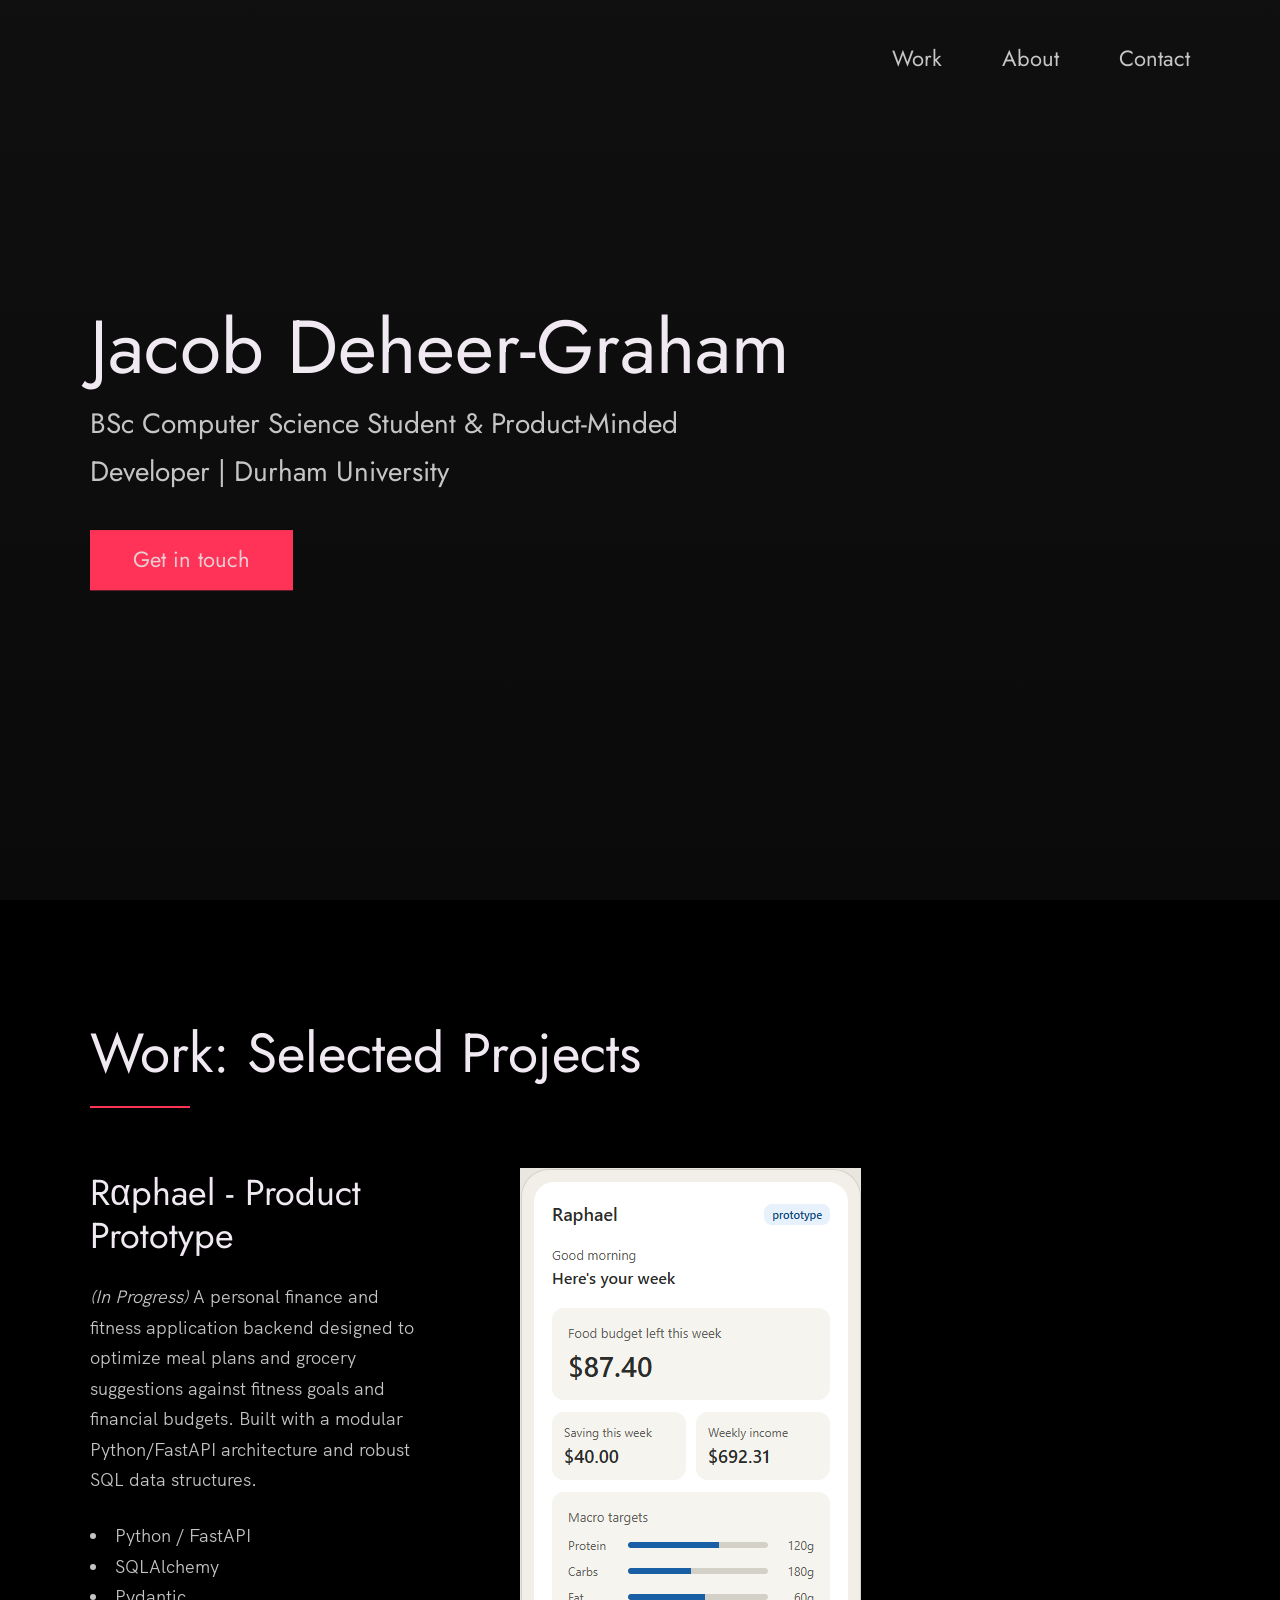
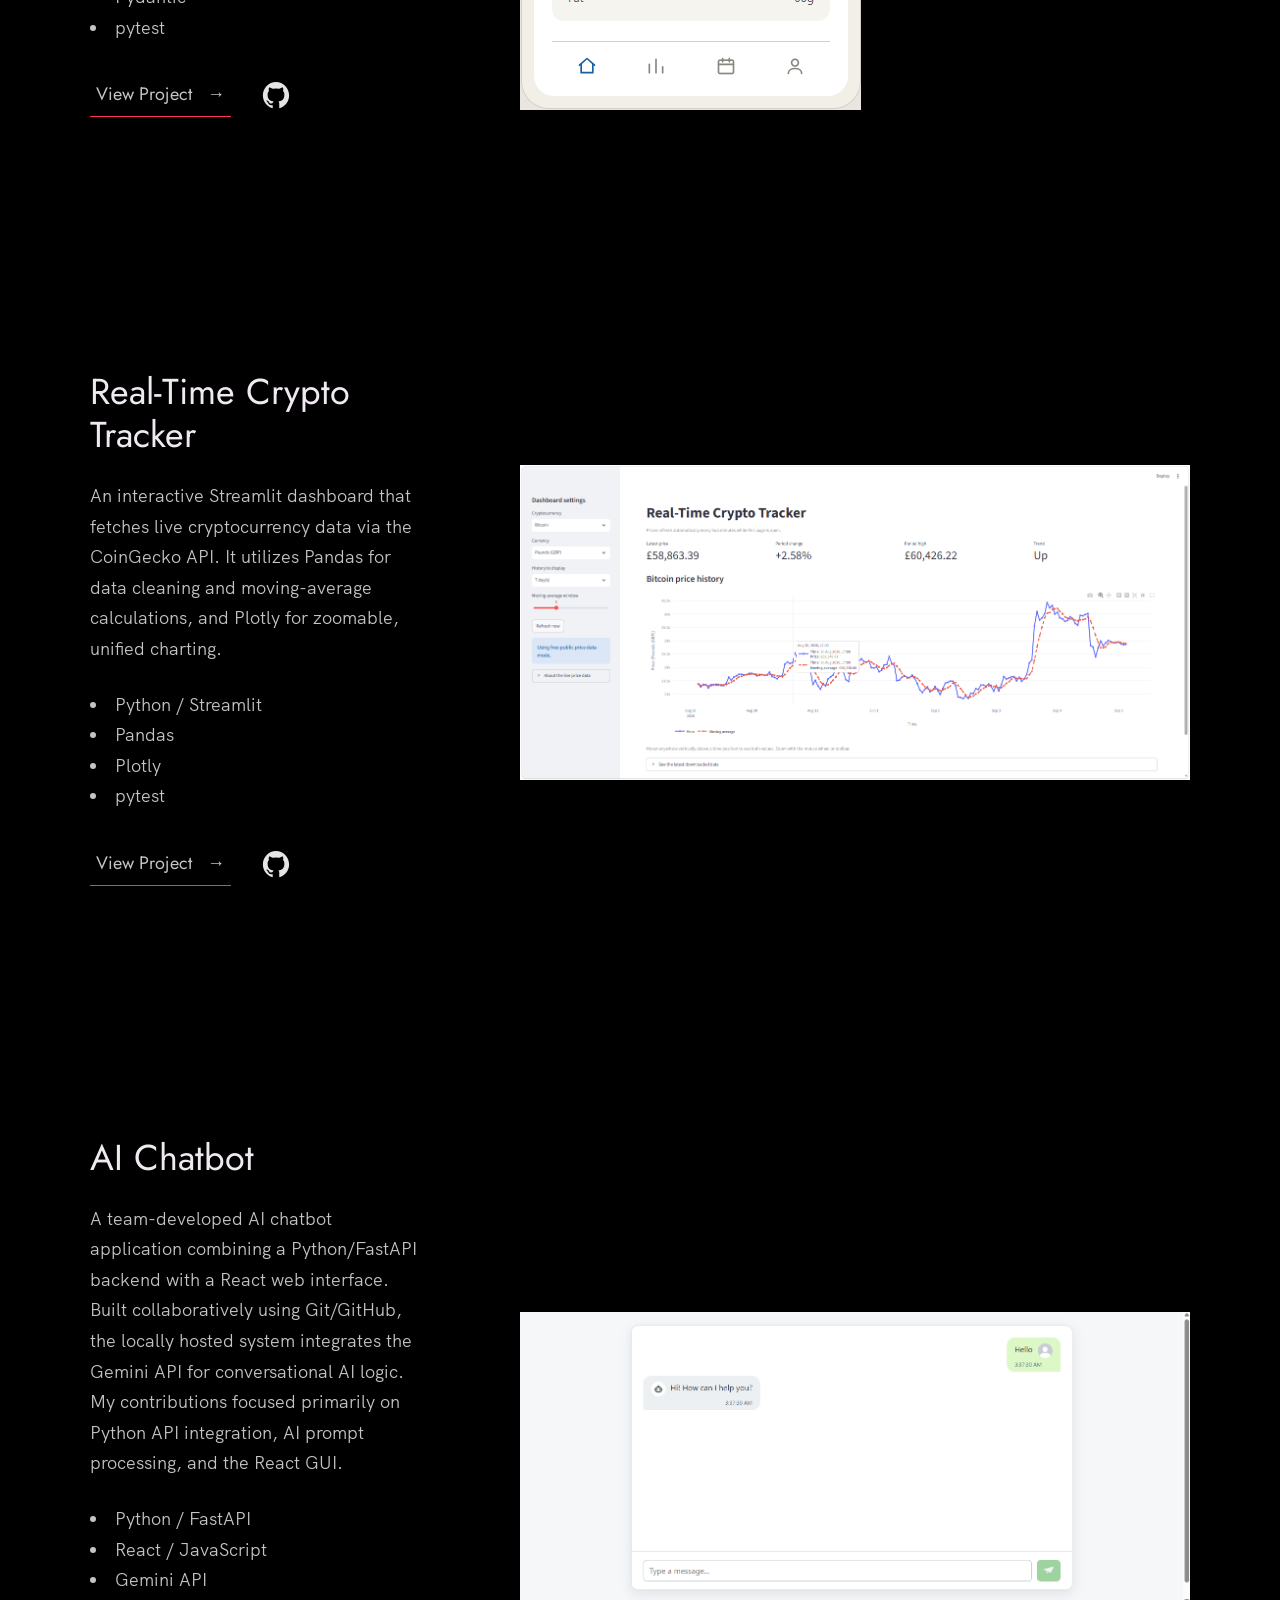
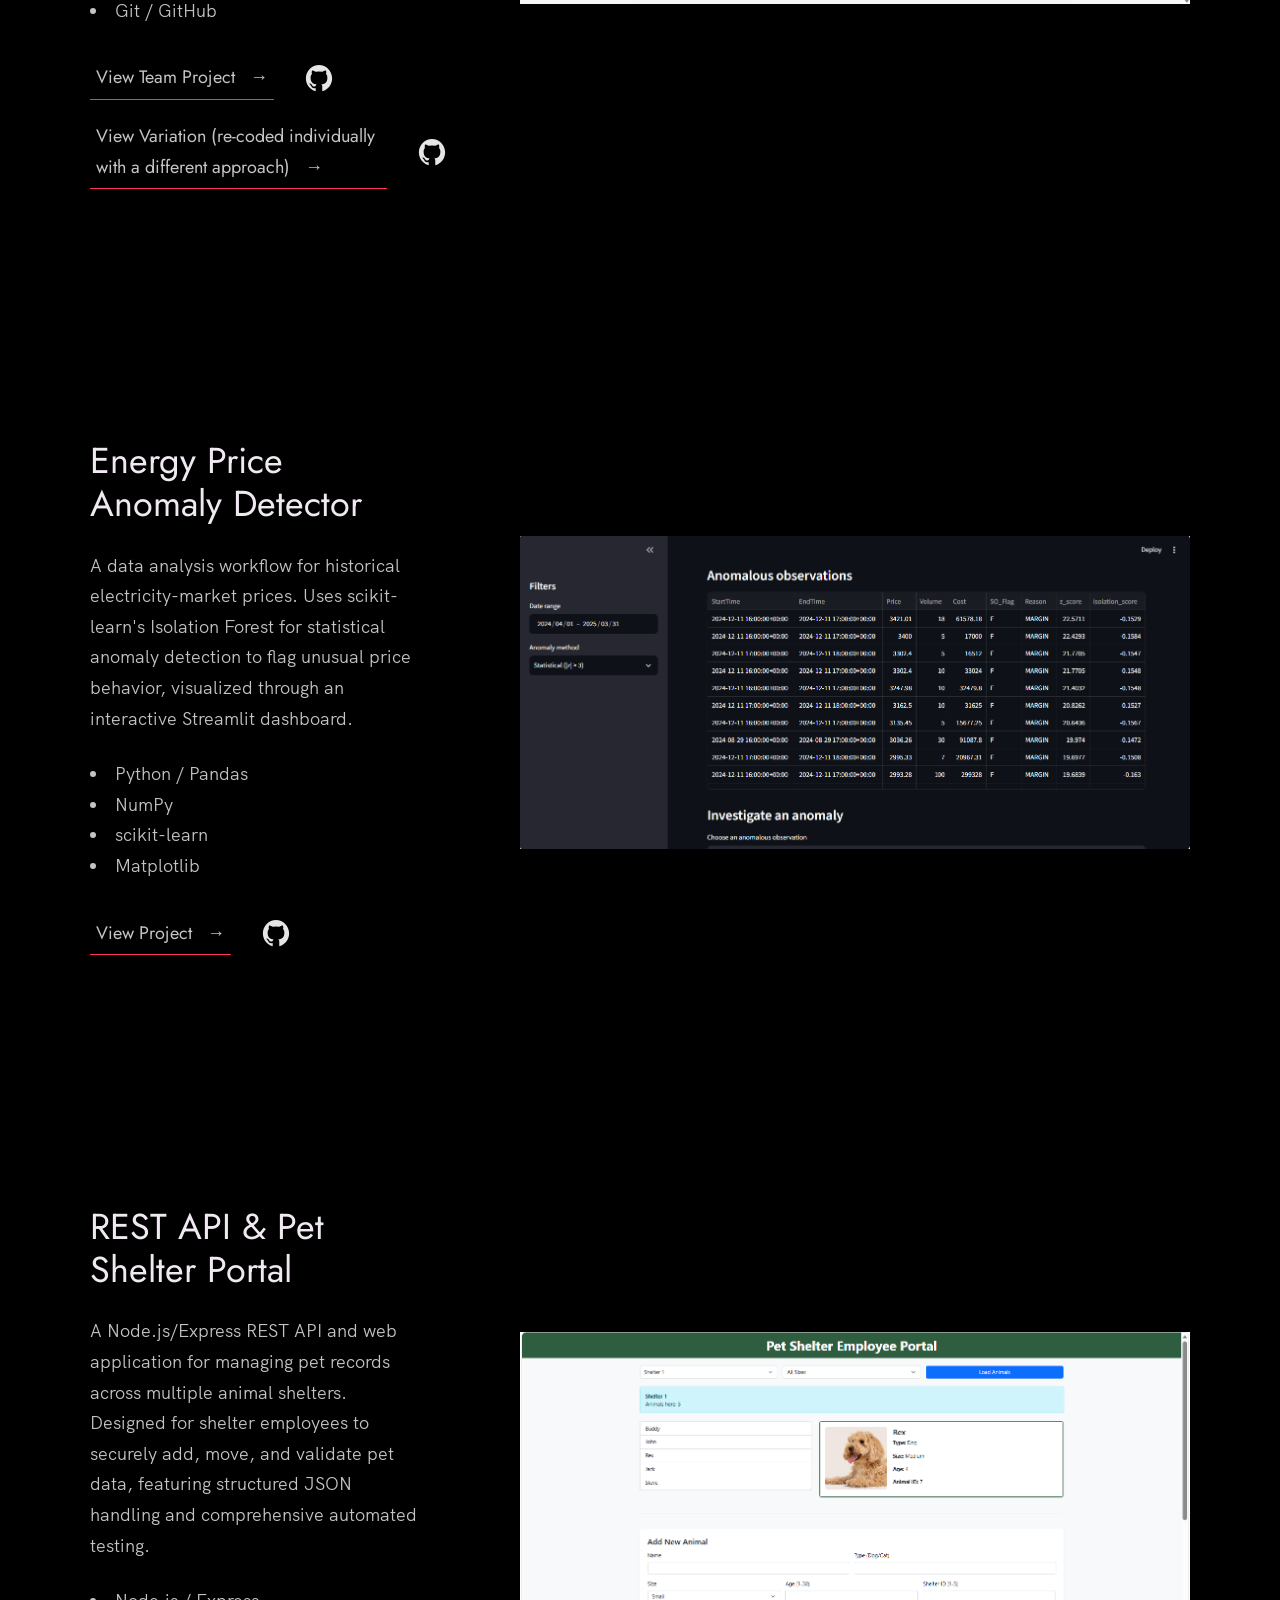
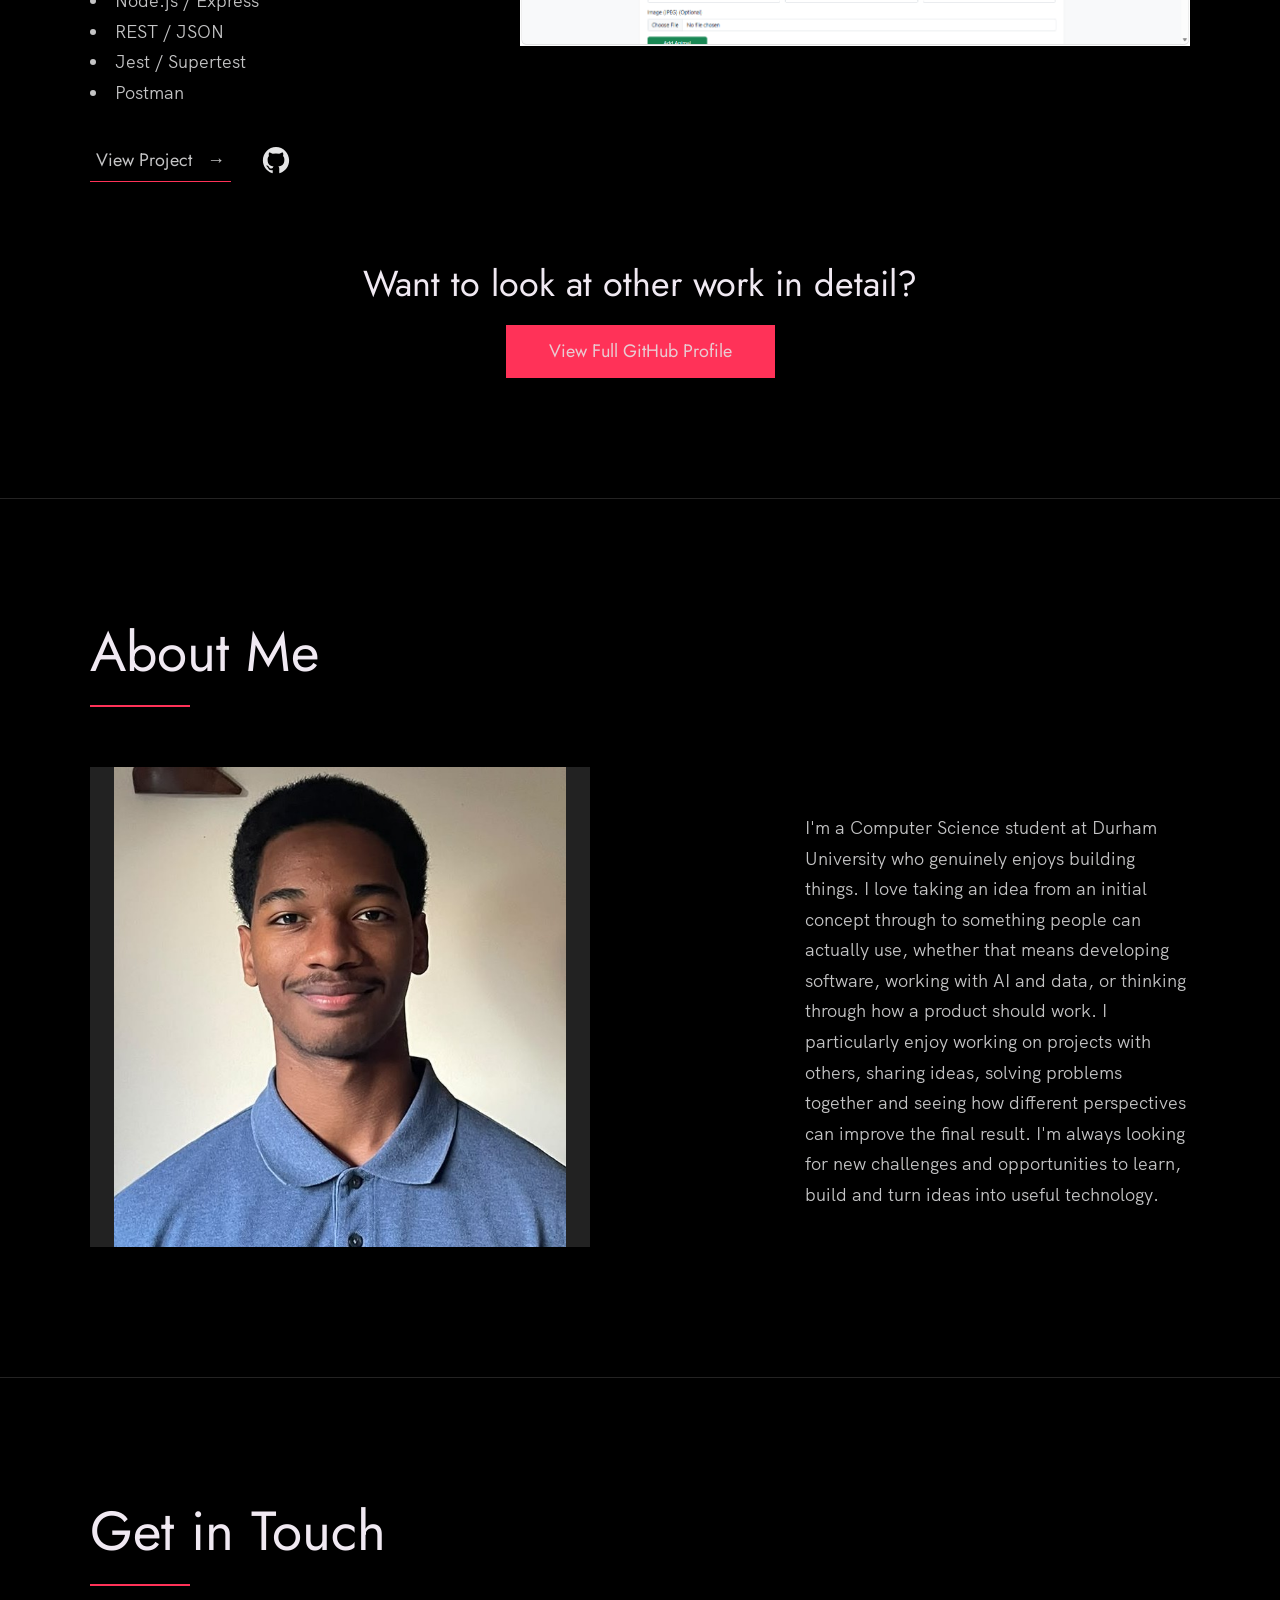
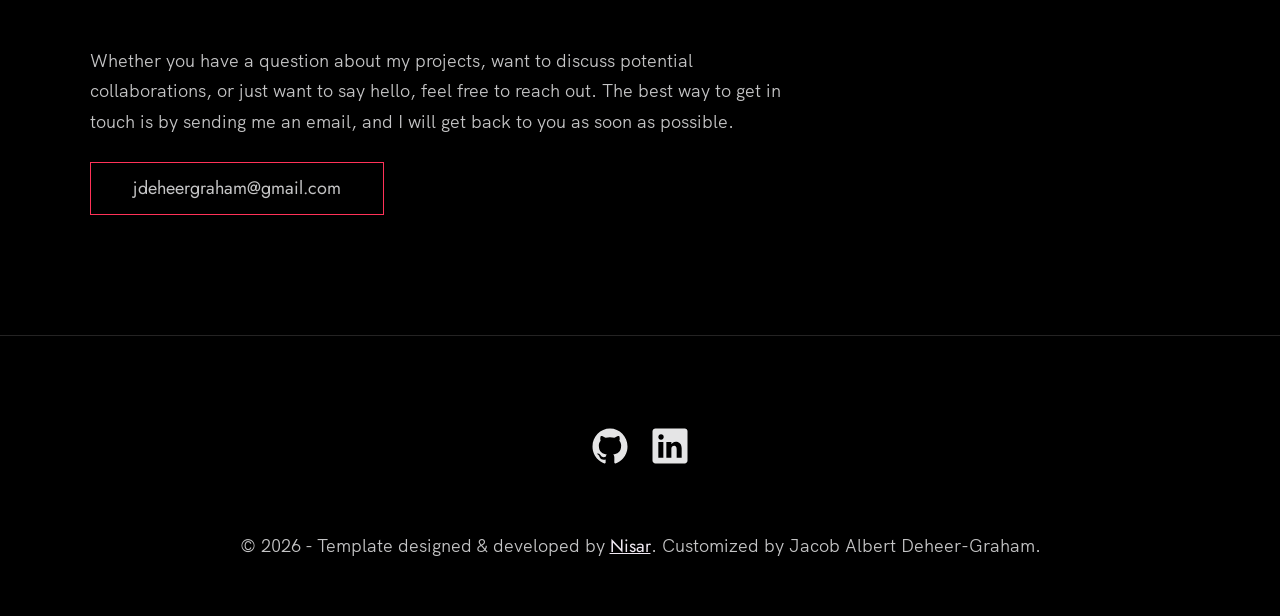
==== index.html @ 65103900 "Update image dimensions in index.html" ====
<!-- 
  Copyright (C) 2026 Jacob Deheer-Graham

  This program is free software: you can redistribute it and/or modify
  it under the terms of the GNU General Public License as published by
  the Free Software Foundation, either version 3 of the License, or
  (at your option) any later version.

  This program is distributed in the hope that it will be useful,
  but WITHOUT ANY WARRANTY; without even the implied warranty of
  MERCHANTABILITY or FITNESS FOR A PARTICULAR PURPOSE.  See the
  GNU General Public License for more details.

  You should have received a copy of the GNU General Public License
  along with this program.  If not, see <https://www.gnu.org/licenses/>.
-->

<!-- 
  Original template designed and developed by Nisar Hassan Naqvi.
  Github Repo: https://github.com/nisarhassan12/portfolio-template/
-->

<!DOCTYPE html>
<html lang="en">

<head>
  <meta charset="UTF-8" />
  <meta name="viewport" content="width=device-width, initial-scale=1.0" />
  <link rel="shortcut icon" type="image/png" href="" />

  <title>
    Jacob Deheer-Graham | A Web Developer
  </title>

  <meta name="description" content="Portfolio of Jacob Deheer-Graham.">
  <meta name="keywords" content="Jacob Deheer-Graham, Web Developer, Portfolio, Python, Node.js, React" />
  <link rel="stylesheet" href="index.css" /> 
</head>

<body>

  <!-- ***** Header ***** -->

  <header class="header" role="banner" id="top">
    <div class="row">
      <nav class="nav" role="navigation">
        <ul class="nav__items">
          <li class="nav__item"><a href="#work" class="nav__link">Work</a></li>
          <li class="nav__item">
            <a href="#about" class="nav__link">About</a>
          </li>
          <li class="nav__item">
            <a href="#contact" class="nav__link">Contact</a>
          </li>
        </ul>
      </nav>
    </div>
    <div class="header__text-box row">
      <div class="header__text">
        <h1 class="heading-primary">
          <span>Jacob Deheer-Graham</span>
        </h1>
        <p>BSc Computer Science Student & Product-Minded Developer | Durham University</p>
        <a href="#contact" class="btn btn--pink">Get in touch</a>
      </div>
    </div>
  </header>

  <main role="main">

    <!-- ***** Work ***** -->

    <section class="work" id="work">
      <div class="row">
        <h2>Work: Selected Projects</h2>
        <div class="work__boxes">

          <!-- Project 1: Raphael -->
          <div class="work__box">
            <div class="work__text">
              <h3>Rαphael - Product Prototype</h3>
              <p>
                <i>(In Progress)</i> A personal finance and fitness application backend designed to optimize meal plans and grocery suggestions against fitness goals and financial budgets. Built with a modular Python/FastAPI architecture and robust SQL data structures.
              </p>
              <ul class="work__list">
                <li>Python / FastAPI</li>
                <li>SQLAlchemy</li>
                <li>Pydantic</li>
                <li>pytest</li>
              </ul>

              <div class="work__links">
                <a href="https://github.com/OPSugarrush/Raphael-Showcase" target="_blank" class="link__text">
                  View Project <span>&rarr;</span>
                </a>
                <a href="https://github.com/OPSugarrush/Raphael-Showcase" title="View Source Code" target="_blank">
                  <img src="images/github.svg" class="work__code" alt="GitHub">
                </a>
              </div>
            </div>
            <div class="work__image-box">
              <img src="images/Raphael-prototype-UI.png" class="work__image" alt="Raphael Prototype Image" style="min-height: 250px; background-color: #222;" />
            </div>
          </div>

          <!-- Project 2: Crypto Tracker -->
          <div class="work__box">
            <div class="work__text">
              <h3>Real-Time Crypto Tracker</h3>
              <p>
                An interactive Streamlit dashboard that fetches live cryptocurrency data via the CoinGecko API. It utilizes Pandas for data cleaning and moving-average calculations, and Plotly for zoomable, unified charting.
              </p>
              <ul class="work__list">
                <li>Python / Streamlit</li>
                <li>Pandas</li>
                <li>Plotly</li>
                <li>pytest</li>
              </ul>

              <div class="work__links">
                <a href="https://github.com/OPSugarrush/Crypto-Tracker-App-Streamlit-#real-time-crypto-tracker" target="_blank" class="link__text">
                  View Project <span>&rarr;</span>
                </a>
                <a href="https://github.com/OPSugarrush/Crypto-Tracker-App-Streamlit-#real-time-crypto-tracker" title="View Source Code" target="_blank">
                  <img src="images/github.svg" class="work__code" alt="GitHub">
                </a>
              </div>
            </div>
            <div class="work__image-box">
              <img src="images/Crypto-Tracker-image.png" class="work__image" alt="Crypto Tracker Image" style="min-height: 250px; background-color: #222;" />
            </div>
          </div>

          <!-- Project 3: Energy Anomaly -->
          <div class="work__box">
            <div class="work__text">
              <h3>AI Chatbot</h3>
              <p>
                A team-developed AI chatbot application combining a Python/FastAPI backend with a React web interface. Built collaboratively using Git/GitHub, the locally hosted system integrates the Gemini API for conversational AI logic. My contributions focused primarily on Python API integration, AI prompt processing, and the React GUI.
              </p>
              <ul class="work__list">
                <li>Python / FastAPI</li>
                <li>React / JavaScript</li>
                <li>Gemini API</li>
                <li>Git / GitHub</li>
              </ul>

              <div class="work__links" style="flex-wrap: wrap; gap: 1.5rem;">
                
                <!-- Team Project Pair -->
                <div style="display: flex; align-items: center;">
                  <a href="https://github.com/OPSugarrush/ProgBlackCollab2AIChatBot" target="_blank" class="link__text">
                    View Team Project <span>&rarr;</span>
                  </a>
                  <a href="https://github.com/OPSugarrush/ProgBlackCollab2AIChatBot" title="View Source Code" target="_blank">
                    <img src="images/github.svg" class="work__code" alt="GitHub">
                  </a>
                </div>

                <!-- Variation Pair -->
                <div style="display: flex; align-items: center;">
                  <a href="https://github.com/OPSugarrush/PythonAgentVSC" target="_blank" class="link__text">
                    View Variation (re-coded individually with a different approach) <span>&rarr;</span>
                  </a>
                  <a href="https://github.com/OPSugarrush/PythonAgentVSC" title="View Source Code" target="_blank">
                    <img src="images/github.svg" class="work__code" alt="GitHub">
                  </a>
                </div>

              </div>
            </div>
            <div class="work__image-box">
              <img src="images/Chatbot-UI.png" class="work__image" alt="AI Chatbot Blank Image" style="min-height: 250px; background-color: #222;" />
            </div>
          </div>

          <!-- Project 4: Energy Anomaly -->
          <div class="work__box">
            <div class="work__text">
              <h3>Energy Price Anomaly Detector</h3>
              <p>
                A data analysis workflow for historical electricity-market prices. Uses scikit-learn's Isolation Forest for statistical anomaly detection to flag unusual price behavior, visualized through an interactive Streamlit dashboard.
              </p>
              <ul class="work__list">
                <li>Python / Pandas</li>
                <li>NumPy</li>
                <li>scikit-learn</li>
                <li>Matplotlib</li>
              </ul>

              <div class="work__links">
                <a href="https://github.com/OPSugarrush/energy-price-anomaly-detector-uncorrupted" target="_blank" class="link__text">
                  View Project <span>&rarr;</span>
                </a>
                <a href="https://github.com/OPSugarrush/energy-price-anomaly-detector-uncorrupted" title="View Source Code" target="_blank">
                  <img src="images/github.svg" class="work__code" alt="GitHub">
                </a>
              </div>
            </div>
            <div class="work__image-box">
              <img src="images/anomalyUI.png" class="work__image" alt="Anomaly Detector Image" style="min-height: 250px; background-color: #222;" />
            </div>
          </div>

          <!-- Project 5: Pet Shelter -->
          <div class="work__box">
            <div class="work__text">
              <h3>REST API & Pet Shelter Portal</h3>
              <p>
                A Node.js/Express REST API and web application for managing pet records across multiple animal shelters. Designed for shelter employees to securely add, move, and validate pet data, featuring structured JSON handling and comprehensive automated testing.
              </p>
              <ul class="work__list">
                <li>Node.js / Express</li>
                <li>REST / JSON</li>
                <li>Jest / Supertest</li>
                <li>Postman</li>
              </ul>

              <div class="work__links">
                <a href="https://github.com/OPSugarrush/Pet-shelter-adoption-portal" target="_blank" class="link__text">
                  View Project <span>&rarr;</span>
                </a>
                <a href="https://github.com/OPSugarrush/Pet-shelter-adoption-portal" title="View Source Code" target="_blank">
                  <img src="images/github.svg" class="work__code" alt="GitHub">
                </a>
              </div>
            </div>
            <div class="work__image-box">
              <img src="images/Pet-Shelter-Portal-UI-image.png" class="work__image" alt="Pet Shelter Portal Image" style="min-height: 250px; background-color: #222;" />
            </div>
          </div>

        </div>

        <!-- Full GitHub Profile Call-to-Action -->
        <div style="text-align: center; margin-top: 8rem;">
          <h3 style="margin-bottom: 2rem;">Want to look at other work in detail?</h3>
          <a href="https://github.com/OPSugarrush" target="_blank" class="btn btn--pink">View Full GitHub Profile</a>
        </div>

      </div>
    </section>

    <!-- ***** About ***** -->

    <section class="about" id="about">
      <div class="row">
        <h2>About Me</h2>
        <div class="about__content">
          <div class="about__text">
            <p>
              I'm a Computer Science student at Durham University who genuinely enjoys building things. I love taking an idea from an initial concept through to something people can actually use, whether that means developing software, working with AI and data, or thinking through how a product should work. I particularly enjoy working on projects with others, sharing ideas, solving problems together and seeing how different perspectives can improve the final result. I'm always looking for new challenges and opportunities to learn, build and turn ideas into useful technology.
            </p>
          </div>

          <div class="about__photo-container">
            <img class="about__photo" src="images/SELFIEImage.jpeg" alt="Jacob Deheer-Graham Image" style="height: 480px; width: 500px; background-color: #222;" />
          </div>
        </div>
      </div>
    </section>
  </main>

  <!-- ***** Contact ***** -->

  <section class="contact" id="contact">
    <div class="row">
      <h2>Get in Touch</h2>
      <div class="contact__info">
        <p>
          <p>
          Whether you have a question about my projects, want to discuss potential collaborations, or just want to say hello, feel free to reach out. The best way to get in touch is by sending me an email, and I will get back to you as soon as possible.
        </p>
        </p>
        <a href="mailto:jdeheergraham@gmail.com" class="btn">jdeheergraham@gmail.com</a>
      </div>
    </div>
  </section>

  <!-- ***** Footer ***** -->

  <footer role="contentinfo" class="footer">
    <div class="row">
      <ul class="footer__social-links">
        <li class="footer__social-link-item">
          <a href="https://github.com/OPSugarrush" title="Link to Github Profile" target="_blank">
            <img src="images/github.svg" class="footer__social-image" alt="Github">
          </a>
        </li>
        <li class="footer__social-link-item">
          <a href="https://www.linkedin.com/in/jacob-deheer-graham-7426a331a" title="Link to Linkedin Profile" target="_blank">
            <img src="images/linkedin.svg" class="footer__social-image" alt="Linkedin">
          </a>
        </li>
      </ul>

      <p>
        &copy; 2026 - Template designed & developed by <a href="https://nisar.dev" class="link">Nisar</a>. Customized by Jacob Albert Deheer-Graham.
      </p>
    </div>
  </footer>

  <a href="#top" class="back-to-top" title="Back to Top">
    <img src="images/arrow-up.svg" alt="Back to Top" class="back-to-top__image"/>
  </a>
  <script src="./index.js"></script>
</body>

</html>
---- index.css ----
/*
  Copyright (C) 2026 Jacob Albert Deheer-Graham

  This program is free software: you can redistribute it and/or modify
  it under the terms of the GNU General Public License as published by
  the Free Software Foundation, either version 3 of the License, or
  (at your option) any later version.

  This program is distributed in the hope that it will be useful,
  but WITHOUT ANY WARRANTY; without even the implied warranty of
  MERCHANTABILITY or FITNESS FOR A PARTICULAR PURPOSE.  See the
  GNU General Public License for more details.

  You should have received a copy of the GNU General Public License
  along with this program.  If not, see <https://www.gnu.org/licenses/>.
*/

/* --------------------------------------- */
/* ----- Basic Setup ----- */
/* --------------------------------------- */

@font-face {
    font-family: 'Hk Grotesk';
    font-style: normal;
    font-weight: 400;
    src: url('./fonts/HKGrotesk-Regular.woff') format('woff');
}

@font-face {
    font-family: 'Jost';
    font-style: normal;
    font-weight: 400;
    src: url('./fonts/Jost-Regular.ttf') format('woff');
}

* {
    margin: 0;
    padding: 0;
    box-sizing: inherit;
}

:root {
    --font-size-small: 1.8rem;
    --font-size-normal: 2.2rem;
    --font-size-medium: 2.8rem;
    --font-size-medium-1: 3.6rem;
    --font-size-large: 5.5rem;
    --font-size-huge: 7.5rem;
    --font-stack: 'Hk Grotesk', sans-serif;

    --line-height-normal: 1.7;
    --line-height-small: 1.2;

    --black: #000;
    --pink: #ff3258;
    --white: #f0e9f2;
    --white-1: #e5e5e6da;

    --container-max-width: 1180px;
    --container-normal-width: 800px;
    --container-medium-width: 700px; 
    --container-small-width: 500px;

    --gutter-huge: 12rem;
    --gutter-medium: 6rem;
    --gutter-normal: 3rem;
    --gutter-small-1: 2.5rem;
    --gutter-small: 2rem;

    --border-light: 1px solid rgb(36, 35, 35);
}

html {
    font-size: 62.5%; /* (16/10)*100 = 62.5% => 1rem = 10px */
    box-sizing: border-box;
    scroll-behavior: smooth;
}

@media(max-width: 1000px) {
    html {
        font-size: 52%;
    }
}

body {
    font-size: var(--font-size-small);
    font-family: var(--font-stack);
    font-weight: 400;
    color: var(--white-1);
    line-height: var(--line-height-normal);
    background: var(--black);
    overflow-x: hidden;
}

.row {
    max-width: var(--container-max-width);
    margin: 0 auto;
}

@media(max-width: 1340px) {
    .row {
        max-width: 1100px;
    }
}

@media(max-width: 1240px) {
    .row {
        padding: 0 var(--gutter-medium);
    }
}

@media(max-width: 600px) {
    .row {
        padding: 0 var(--gutter-normal);
    }
}

@media(max-width: 600px) {
    .row {
        padding: 0 var(--gutter-small);
    }
}

section {
    padding: var(--gutter-huge) 0;
    border-bottom: var(--border-light);
}

img {
    object-fit: contain;
    max-width: 100%;
}

/* --------------------------------------- */
/* ----- Headlines and Paragraphs ----- */
/* --------------------------------------- */

h1,
h2,
h3 {
    font-family: 'Jost', sans-serif;
    font-weight: 400;
    line-height: var(--line-height-small);
    color: var(--white);
}

.heading-primary {
    line-height: 1;
    font-size: var(--font-size-huge);
    font-weight: 400;
}

@media(max-width: 900px) {
    .heading-primary {
        font-size: 6.5rem;
    }
}

h2 {
    font-size: var(--font-size-large);
    margin-bottom: var(--gutter-medium);
}

h2::after {
    content: '';
    display: block;
    height: 2px;
    width: 10rem;
    background: var(--pink);
    margin: var(--gutter-small) 0;
}

h3 {
    font-size: var(--font-size-medium-1);
    margin-bottom: var(--gutter-small);
}

@media(max-width: 500px) {
    .heading-primary {
        font-size: var(--font-size-large);
    }

    h2 {
        font-size: var(--font-size-medium-1);
    }

    h3 {
        font-size: var(--font-size-medium);
    }
}

p {
    margin: var(--gutter-small-1) 0;
}

@media(max-width: 900px) {
    p { 
        max-width: var(--container-small-width);
    }
}

/* --------------------------------------- */
/* ----- Buttons and Links ----- */
/* --------------------------------------- */

a {
    color: var(--white);
    font-weight: 400;
    font-family: 'Jost', sans-serif;
    transition: all .2s;
    outline: 2px solid transparent;
}

::-moz-focus-inner {
    border: 0;
}

button:focus,
a:focus {
    outline: 2px solid var(--pink);
}

body:not(.user-is-tabbing) button:focus,
body:not(.user-is-tabbing) a:focus {
    outline: none;
}

.link:hover {
    color: var(--pink);
}

.btn {
    position: relative;
    display: inline-block;
    padding: 1rem 4.2rem;
    text-decoration: none;
    color: inherit;
    border: 1px solid  var(--pink);
    font-weight: 400;
}

.btn:focus {
    outline: none;
}

.btn::after {
    content: '';
    display: block;
    position: absolute;
    top: 0;
    left: 0;
    right: 100%;
    background: var(--white);
    height: 100%;
    z-index: -1;
    transition: all 0.2s cubic-bezier(1, 0.68, 0.16, 0.9);
}

.btn:hover::after,
.btn:focus::after {
    right: 0;
    background: var(--pink);
}

.btn--pink {
    background: var(--pink);
    transition: all 0.2s;
}

.btn--pink::after {
    display: none;
}

.btn--pink:hover,
.btn--pink:focus {
    background: transparent;
}

.link__text {
    position: relative;
    display: inline-block;
    padding: .6rem;
    color: inherit;
    text-decoration: none;
    border-bottom: 1px solid var(--pink);
}

.link__text::after {
    content: '';
    display: block;
    position: absolute;
    top: 0;
    left: 0;
    right: 100%;
    background: var(--white);
    height: 100%;
    z-index: -1;
    transition: all 0.2s cubic-bezier(1, 0.68, 0.16, 0.9);
}

.link__text:focus {
    outline: none;
}

.link__text:hover::after,
.link__text:focus:after {
    right: 0;
    background: var(--pink);
}

.link__text span {
    padding-left: 1rem;
    font-family: sans-serif;
}

/* ----- Back to Top ----- */

.back-to-top {
    position: fixed;
    bottom: 4rem;
    right: 4rem;
    display: flex;
    justify-content: center;
    align-items: center;
    height: 5.5rem;
    width: 5.5rem;
    background-color: var(--pink);
    border-radius: 50%;
    z-index: 10;
    visibility: hidden;
    transition: all .4s;
}

.back-to-top__image {
    height: 70%;
}

@media(max-width: 900px) {
    .back-to-top {
        right: 2rem;
    }
}

@media(max-width: 500px) {
    .back-to-top {
        right: 1rem;
    }
}

/* --------------------------------------- */
/* ----- Navigation ----- */
/* --------------------------------------- */

.nav {
    display: flex;
    justify-content: flex-end;
    padding: var(--gutter-normal) 0;
}

.nav__items {
    display: flex;
    list-style: none;
}

.nav__item:not(:last-child) {
    margin-right: var(--gutter-medium);
}

@media(max-width: 500px) {
    .nav {
        justify-content: center;
    }
}

@media(max-width: 400px) {
    .nav__item:not(:last-child) {
        margin-right: var(--gutter-normal);
    }
}

@media(max-width: 300px) {
    .nav {
        font-size: var(--font-size-small);
    }
}

.nav__link {
    position: relative;
    display: inline-block;
    padding: 1rem 0;
    text-decoration: none;
    color: inherit;
    transition: all .2s;
}

.nav__link::after {
    content: '';
    position: absolute;
    bottom: 0;
    left: 0;
    right: 100%;
    display: inline-block;
    height: 1rem;
    background: var(--white);
    transition: all 0.25s cubic-bezier(1, 0.68, 0.16, 0.9);
}

.nav__link:hover {
    color: var(--pink);
}

.nav__link:hover::after {
    right: 0;
    height: 2px;
    background: var(--pink);
}

/* --------------------------------------- */
/* ----- Header ----- */
/* --------------------------------------- */

.header {
    background: linear-gradient(rgba(0,0,0, .1), rgba(0,0,0, .4)), 
        url(''); /* Blank image gap for header background */
    background-color: #111;
    height: 100vh;
    background-size: cover;
    background-position: center;
    background-attachment: fixed;
    font-size: var(--font-size-normal);
}

.header__text {
    position: absolute;
    top: 50%;
    transform: translateY(-50%);
}

.header__text p {
    margin: 1.5rem 0 3.5rem;
    max-width: var(--container-medium-width);
    font-family: 'Jost', sans-serif;
    font-size: var(--font-size-medium);
}

@media(max-width: 500px) {
    .header {
        text-align: center;
    }

    .header__text p {
        transform: scale(.8);
    }
}

/* --------------------------------------- */
/* ----- Work ----- */
/* --------------------------------------- */

.work__box {
    display: flex;
    align-items: center;
}

@media(max-width: 900px) {
    .work__box {
        align-items: initial;
        flex-direction: column-reverse;
    }
}

.work__box:not(:last-child) {
    margin-bottom: 25rem;
}

@media(max-width: 500px) {
    .work__box:not(:last-child) {
        margin-bottom: 20rem;
    }
}

.work__links {
    display: flex;
    align-items: center;
}

.work__text {
    flex: 0 0 30%;
}

.work__list {
    /* list-style-type: square; */
    list-style-position: inside;
    margin-bottom: var(--gutter-normal);
}

.work__code {
    display: block;
    height: 3rem;
    margin-left: var(--gutter-normal);
    transition: all .3s;
}

.work__code:hover {
    transform: scale(1.2);
}

.work__image-box {
    margin-bottom: var(--gutter-normal);
}

@media(min-width: 901px) {
    .work__image-box {
        flex: 1;
        margin: 0 0 0 10rem;
    }
}

@media(max-width: 900px) {
    .work__code {
        height: 4rem;
    }
}

/* --------------------------------------- */
/* ----- About ----- */
/* --------------------------------------- */

.about__content {
    display: flex;
    flex-direction: row-reverse;
    align-items: center;
}

@media(max-width: 900px) {
    .about__content {
        flex-direction: column-reverse;
        align-items: initial;
    }
}

.about__photo-container {
    margin-bottom: var(--gutter-normal);
}

@media(min-width: 901px) {
    .about__text {
        flex: 0 0 35%;
    }
    
    .about__photo-container {
        flex: 1;
        margin: 0 var(--gutter-huge) 0 0;
    }
}

/* --------------------------------------- */
/* ----- Contact ----- */
/* --------------------------------------- */

.contact__info {
    max-width: var(--container-medium-width);
}

/* --------------------------------------- */
/* ----- Footer ----- */
/* --------------------------------------- */

.footer {
    text-align: center;
    padding: var(--gutter-medium) 0 var(--gutter-normal);
}

.footer__social-links {
    display: flex;
    justify-content: center;
    padding: var(--gutter-normal) 0;
    list-style: none;
}

.footer__social-link-item:not(:last-of-type) {
    margin-right: var(--gutter-small);
}

.footer__social-image {
    height: 4rem;
}

.footer__github-buttons {
    display: flex;
    justify-content: center;
}

.footer__github-buttons iframe {
    height: 2.5rem;
    width: 84px;
    transform: translateY(3px);
}

@media(max-width: 500px) {
    .footer {
        padding: var(--gutter-medium) 0;
    } 
}
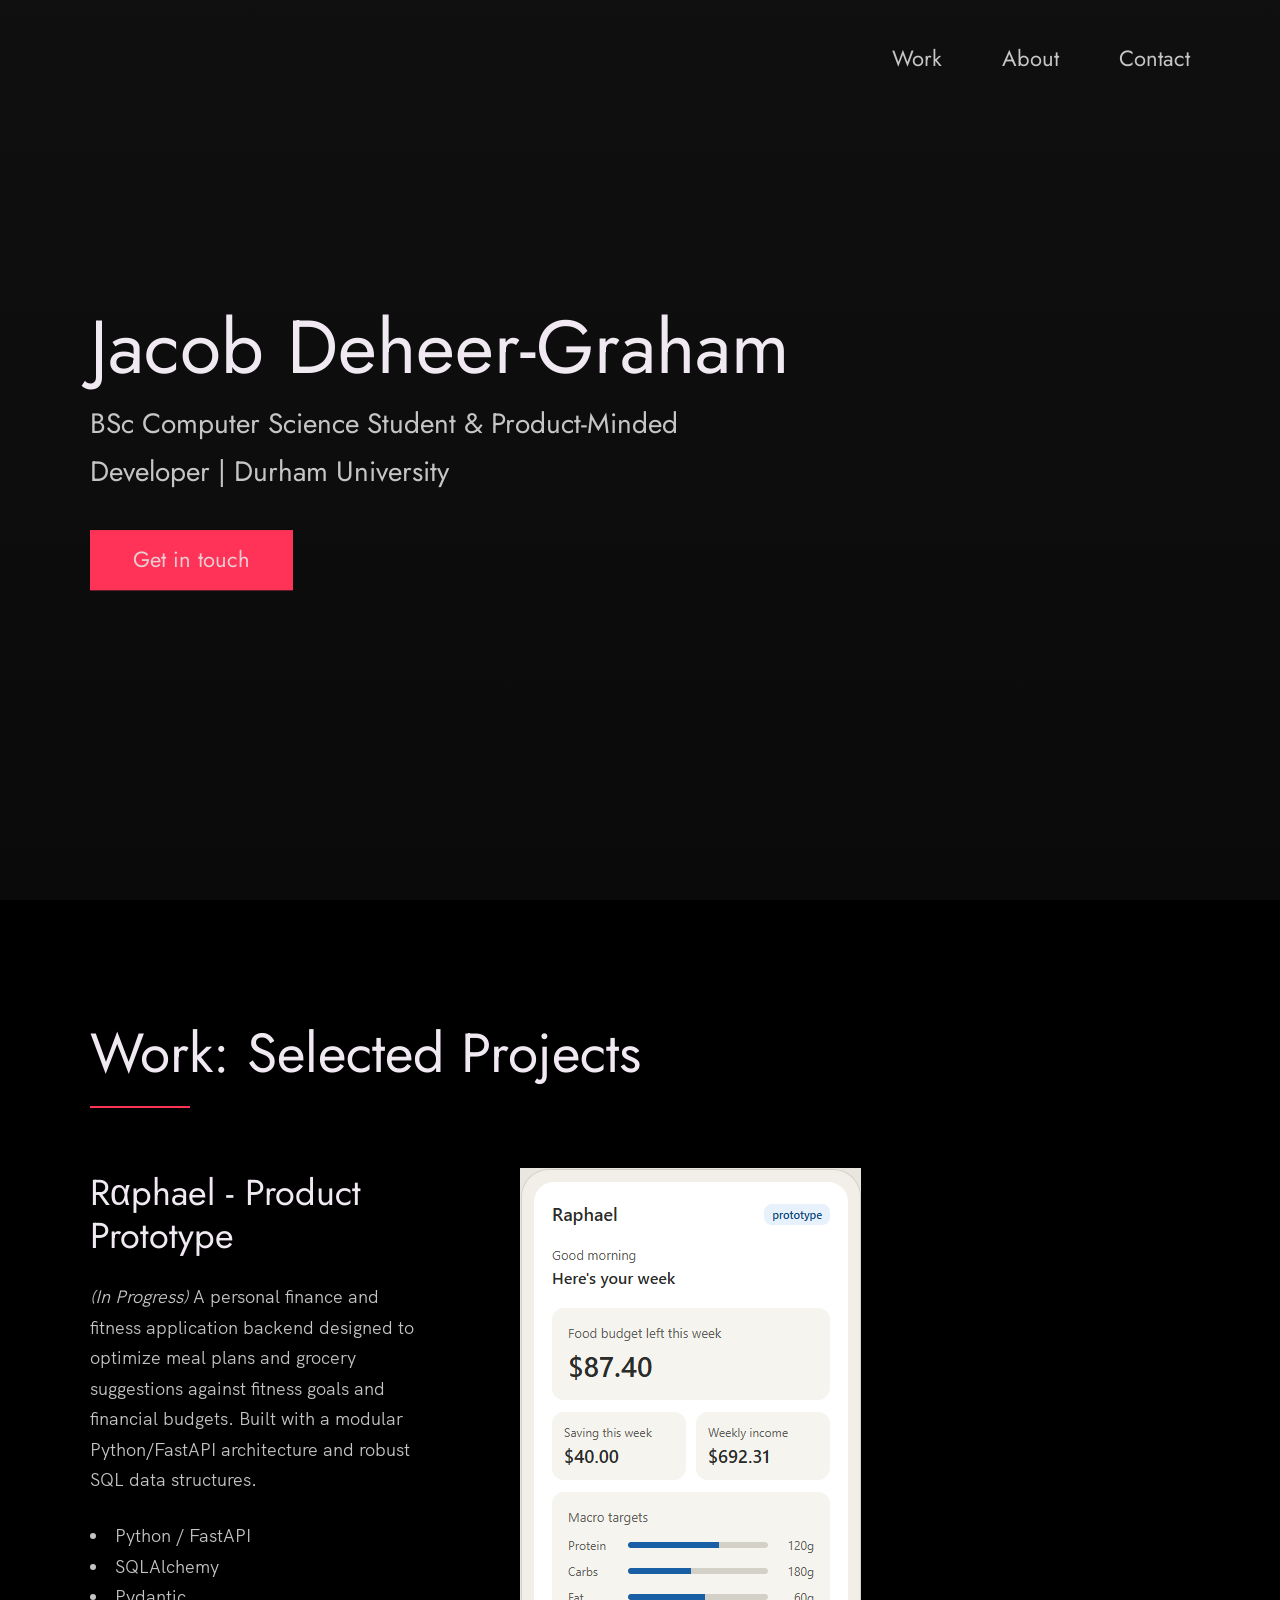
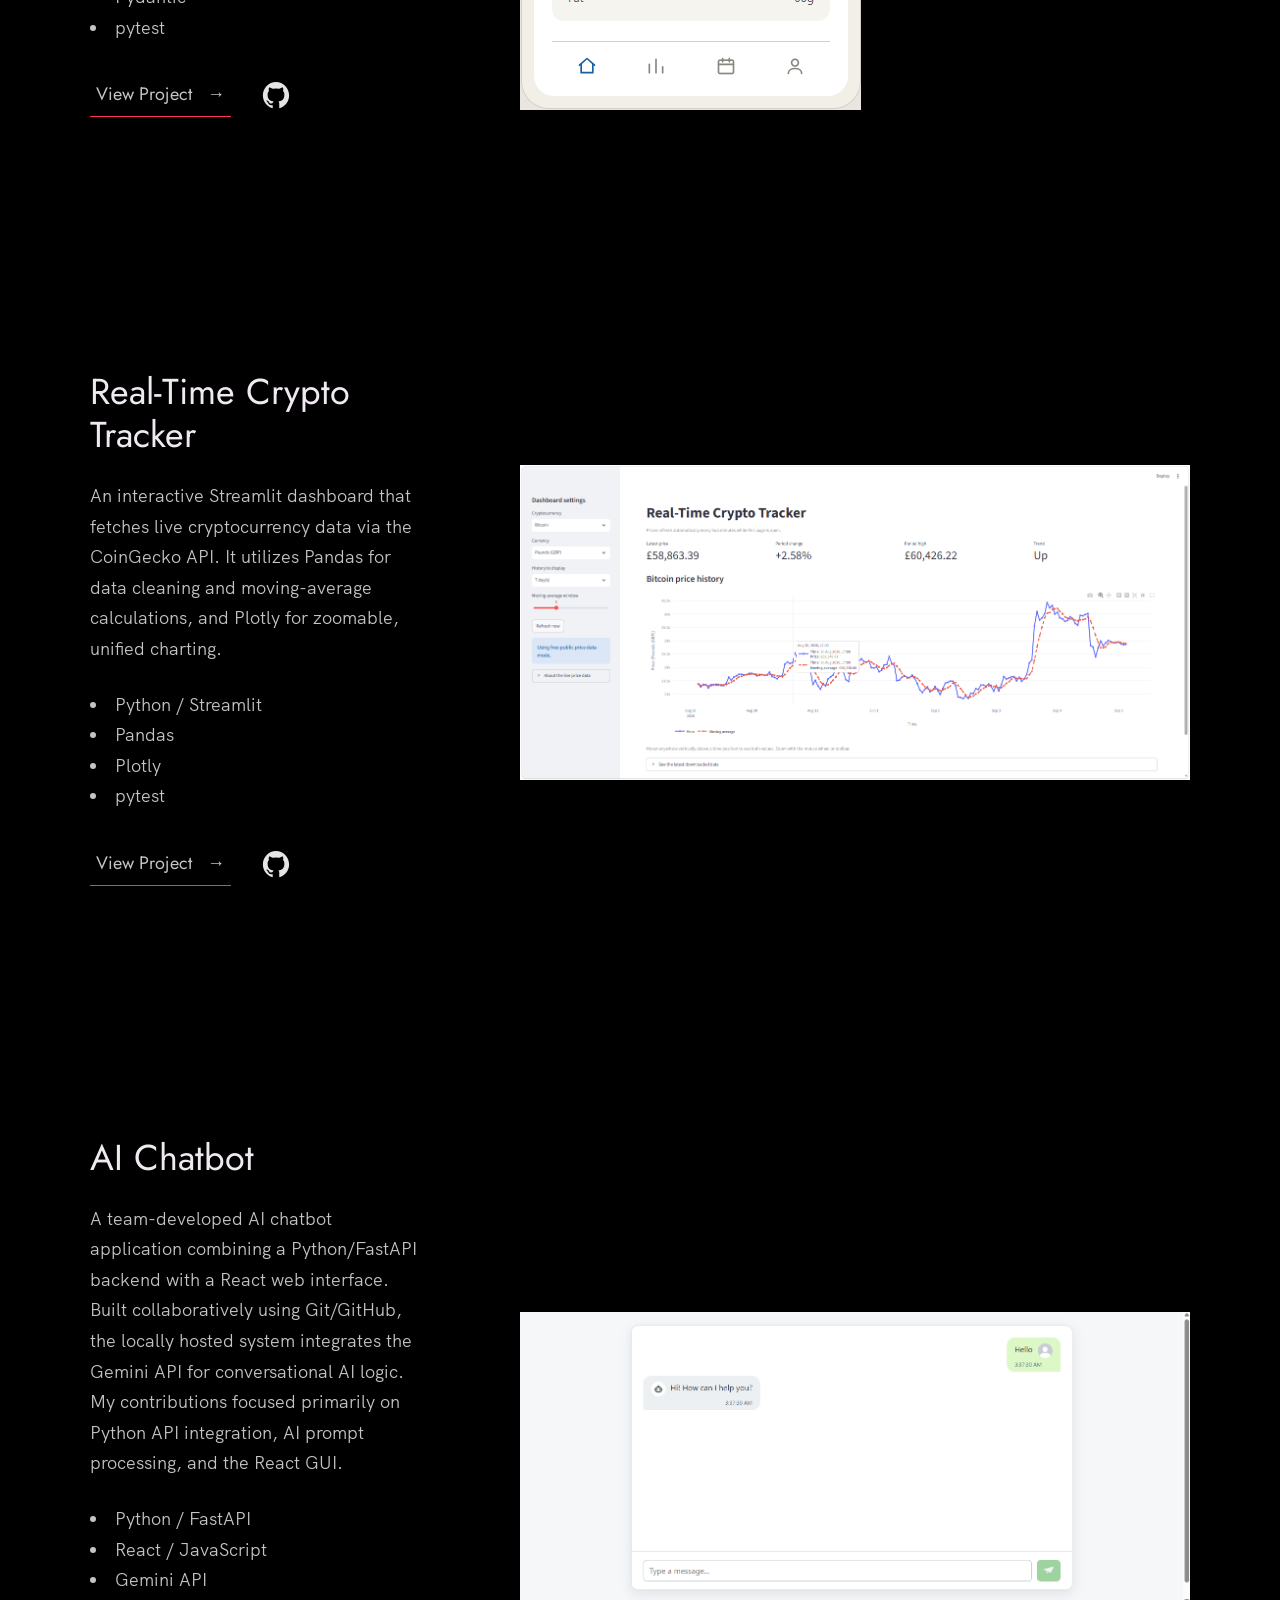
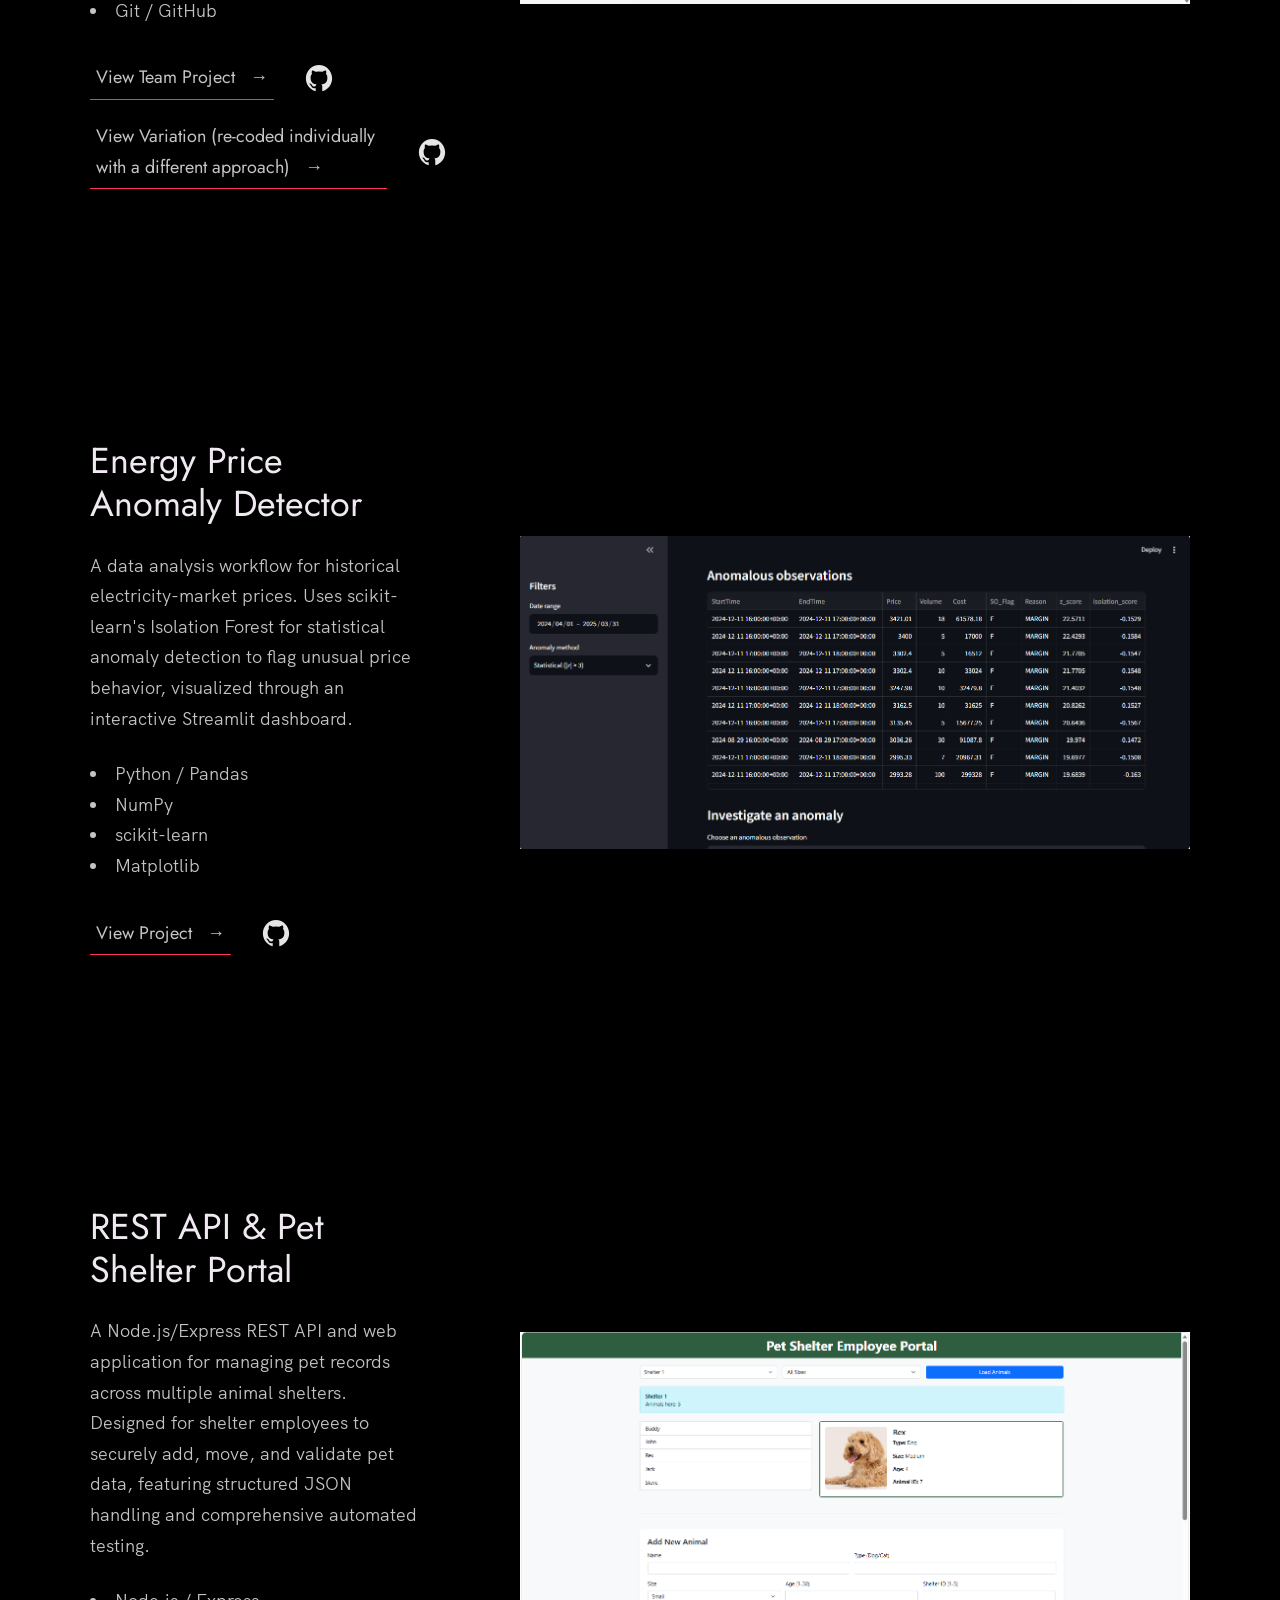
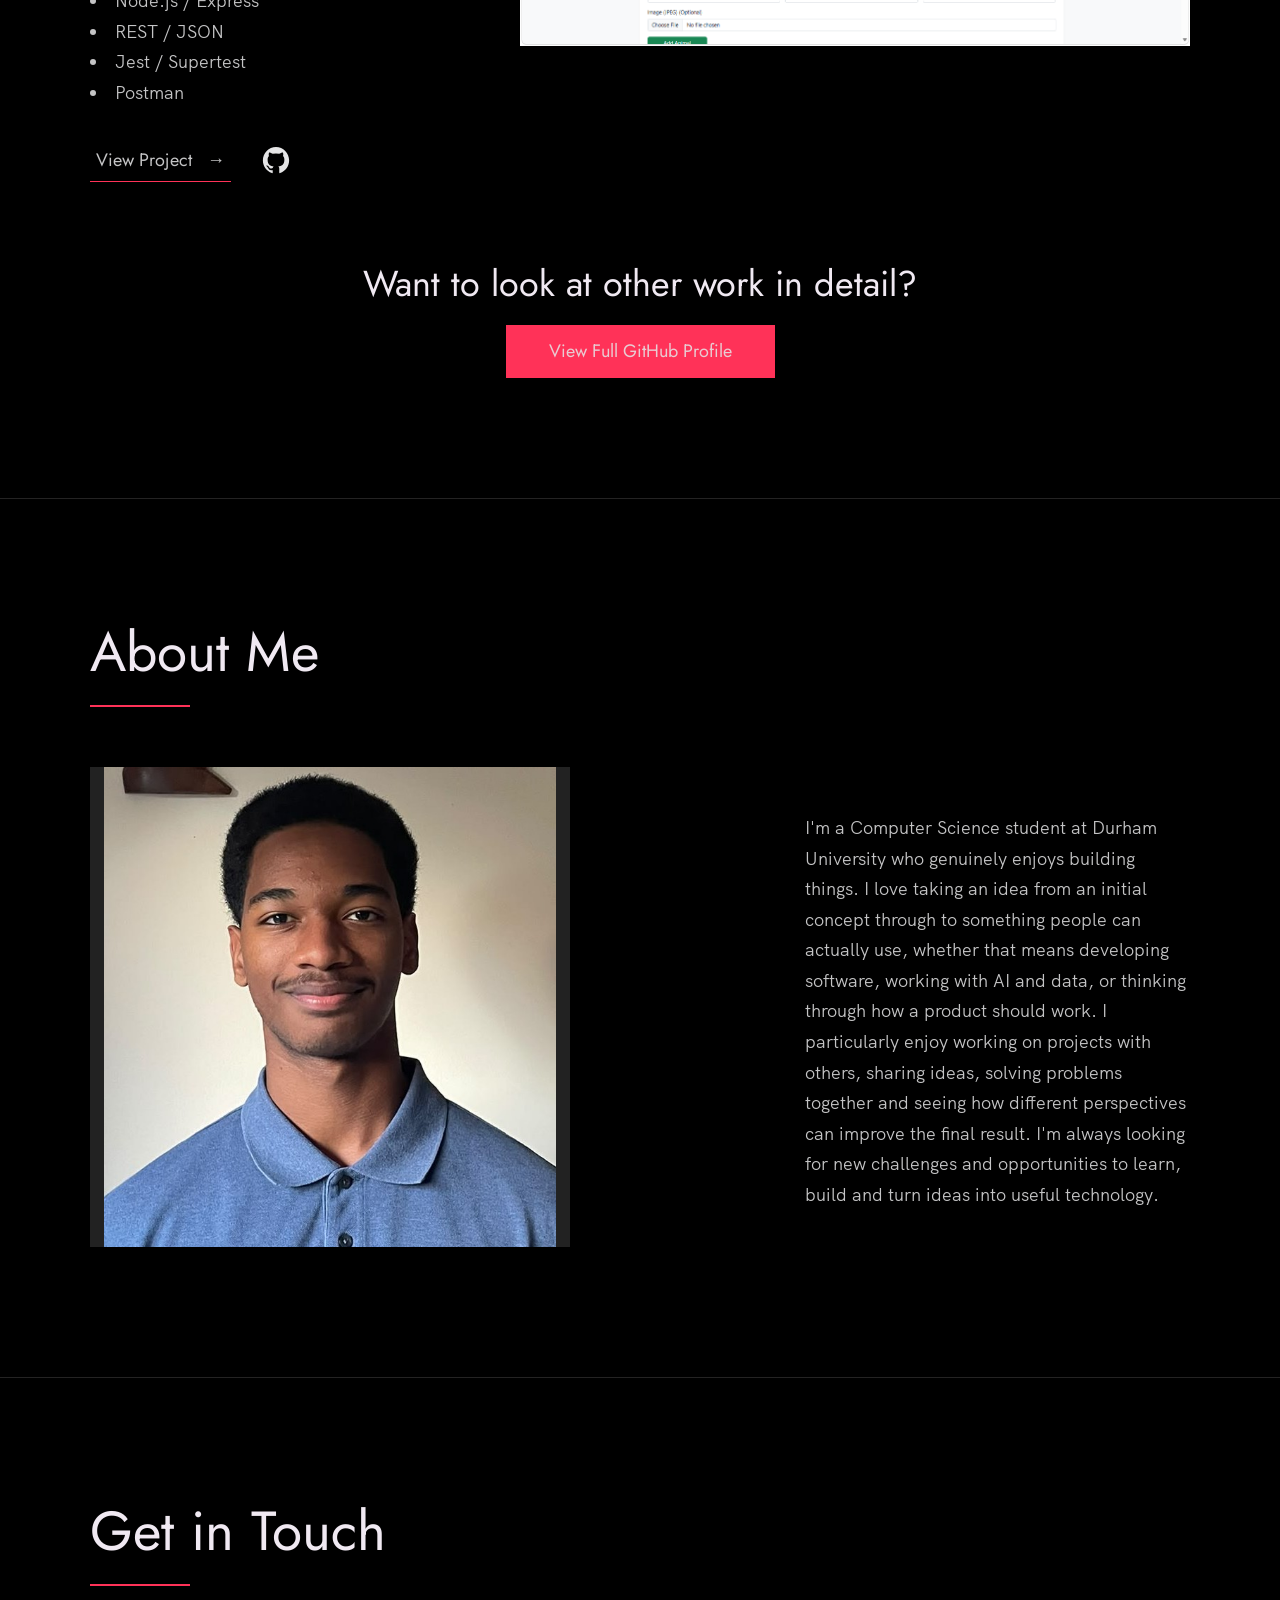
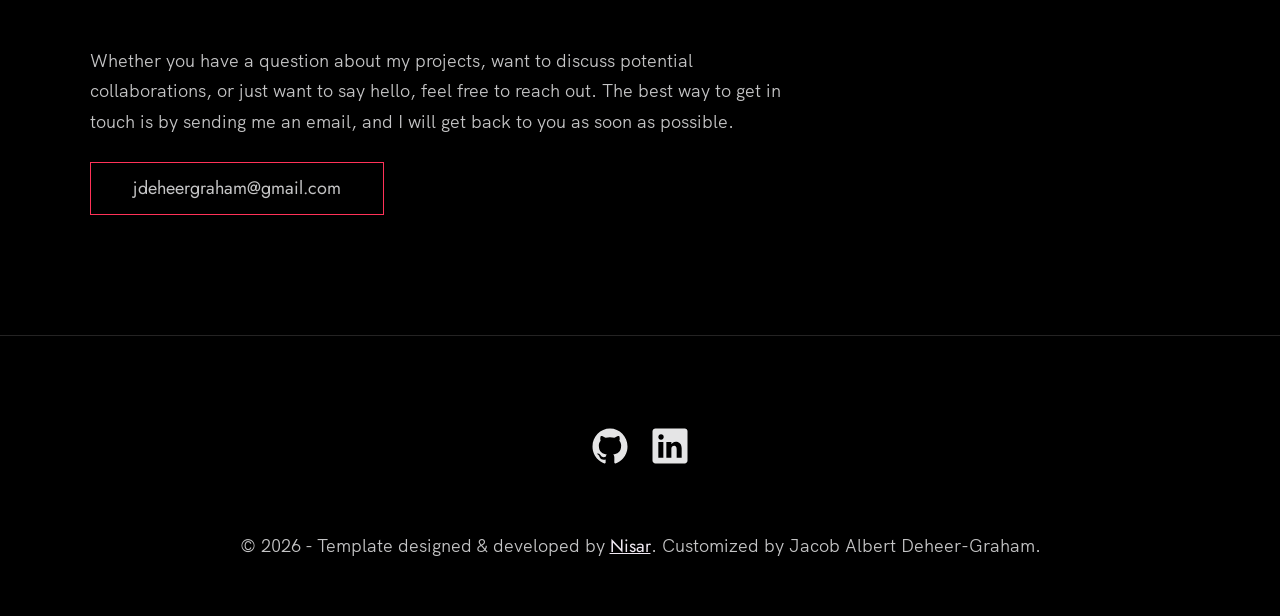
==== commit 5d0f4a79: "Adjust image width in about section" ====
--- a/index.html
+++ b/index.html
@@ -254,7 +254,7 @@
           </div>
 
           <div class="about__photo-container">
-            <img class="about__photo" src="images/SELFIEImage.jpeg" alt="Jacob Deheer-Graham Image" style="height: 480px; width: 500px; background-color: #222;" />
+            <img class="about__photo" src="images/SELFIEImage.jpeg" alt="Jacob Deheer-Graham Image" style="height: 480px; width: 480px; background-color: #222;" />
           </div>
         </div>
       </div>
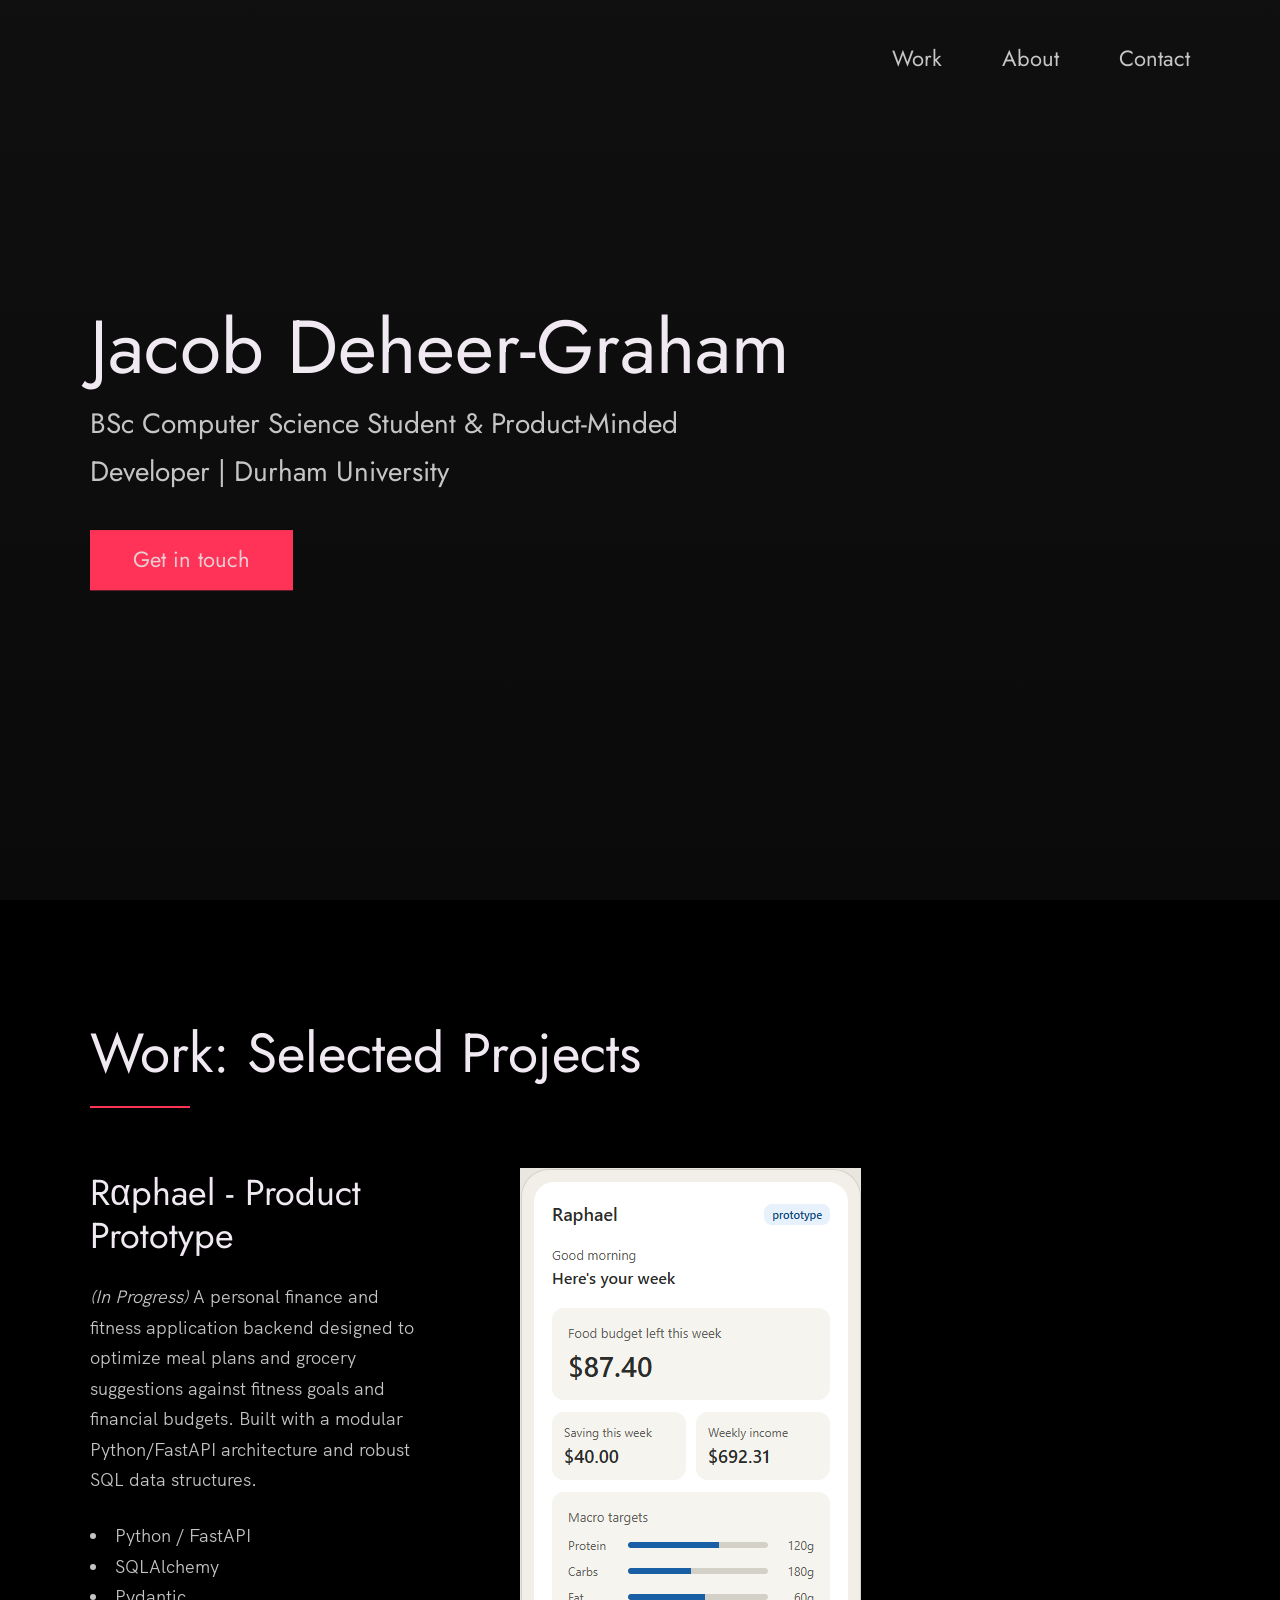
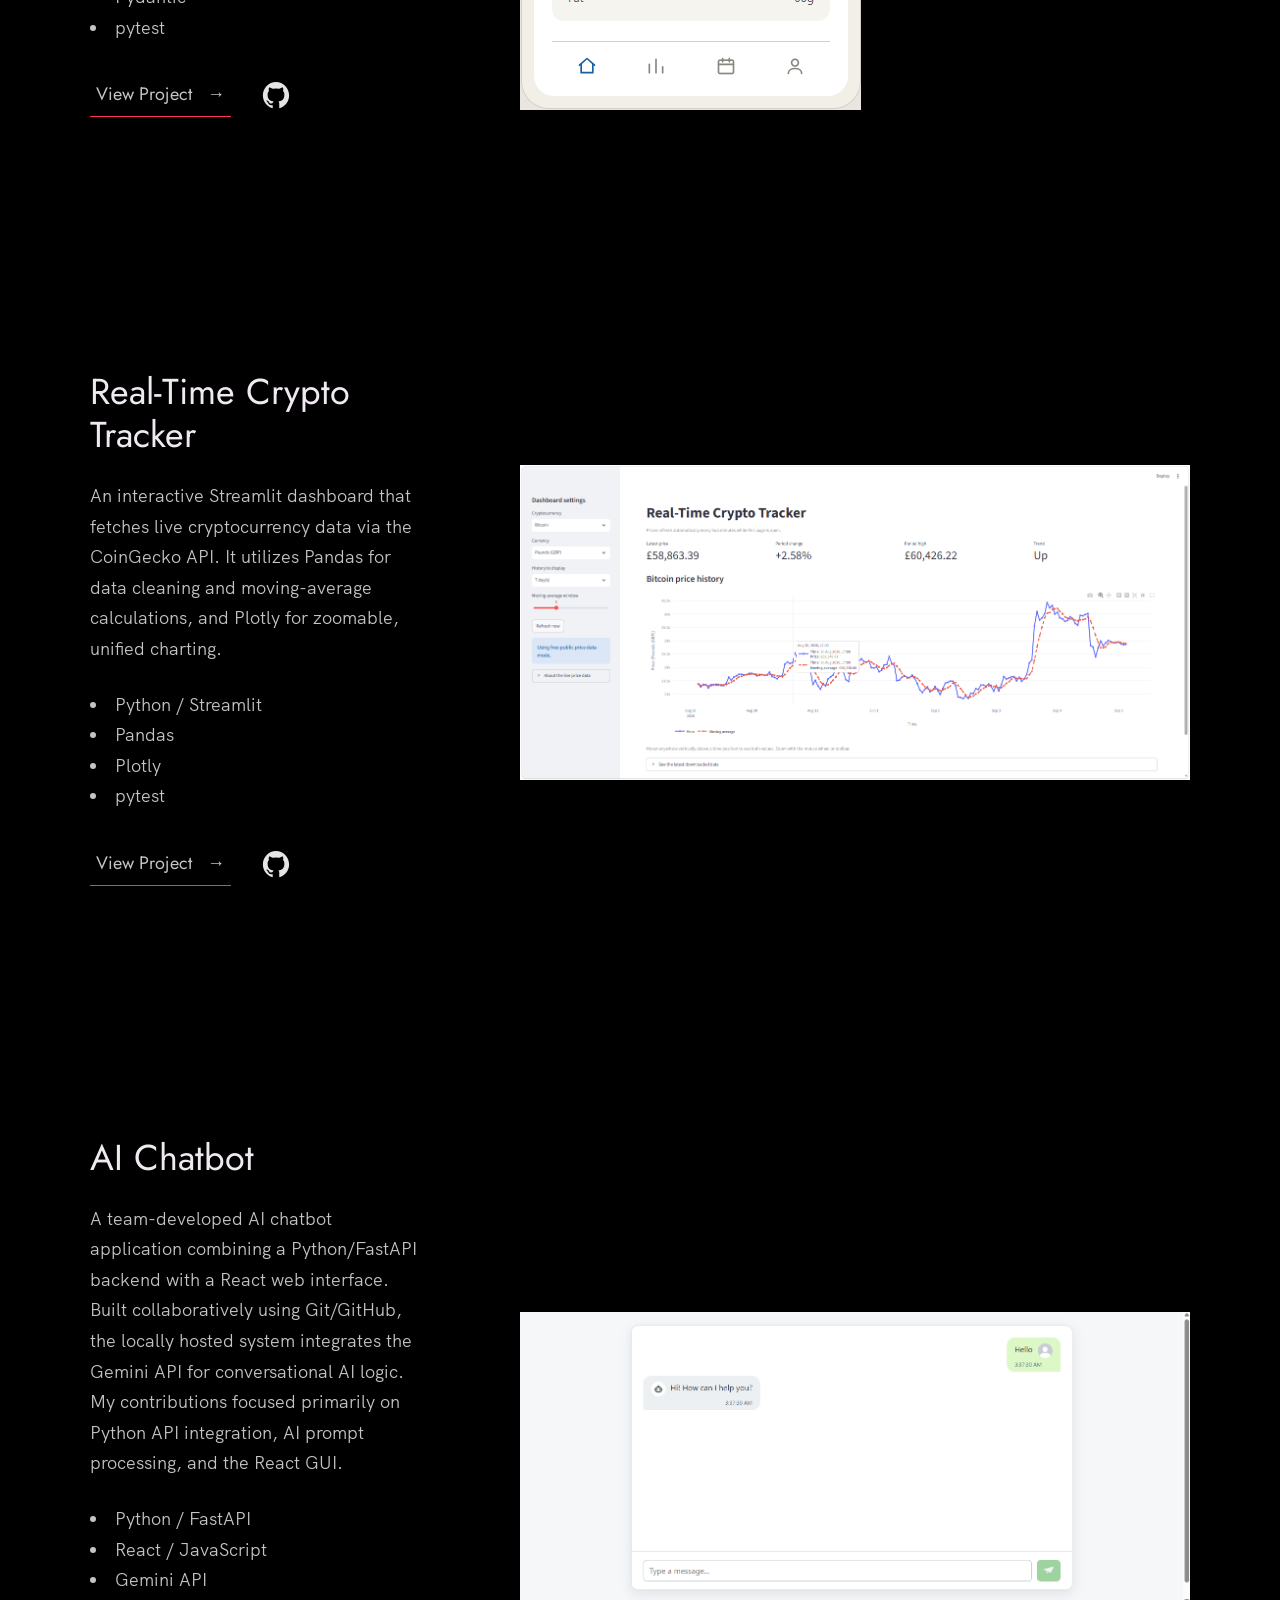
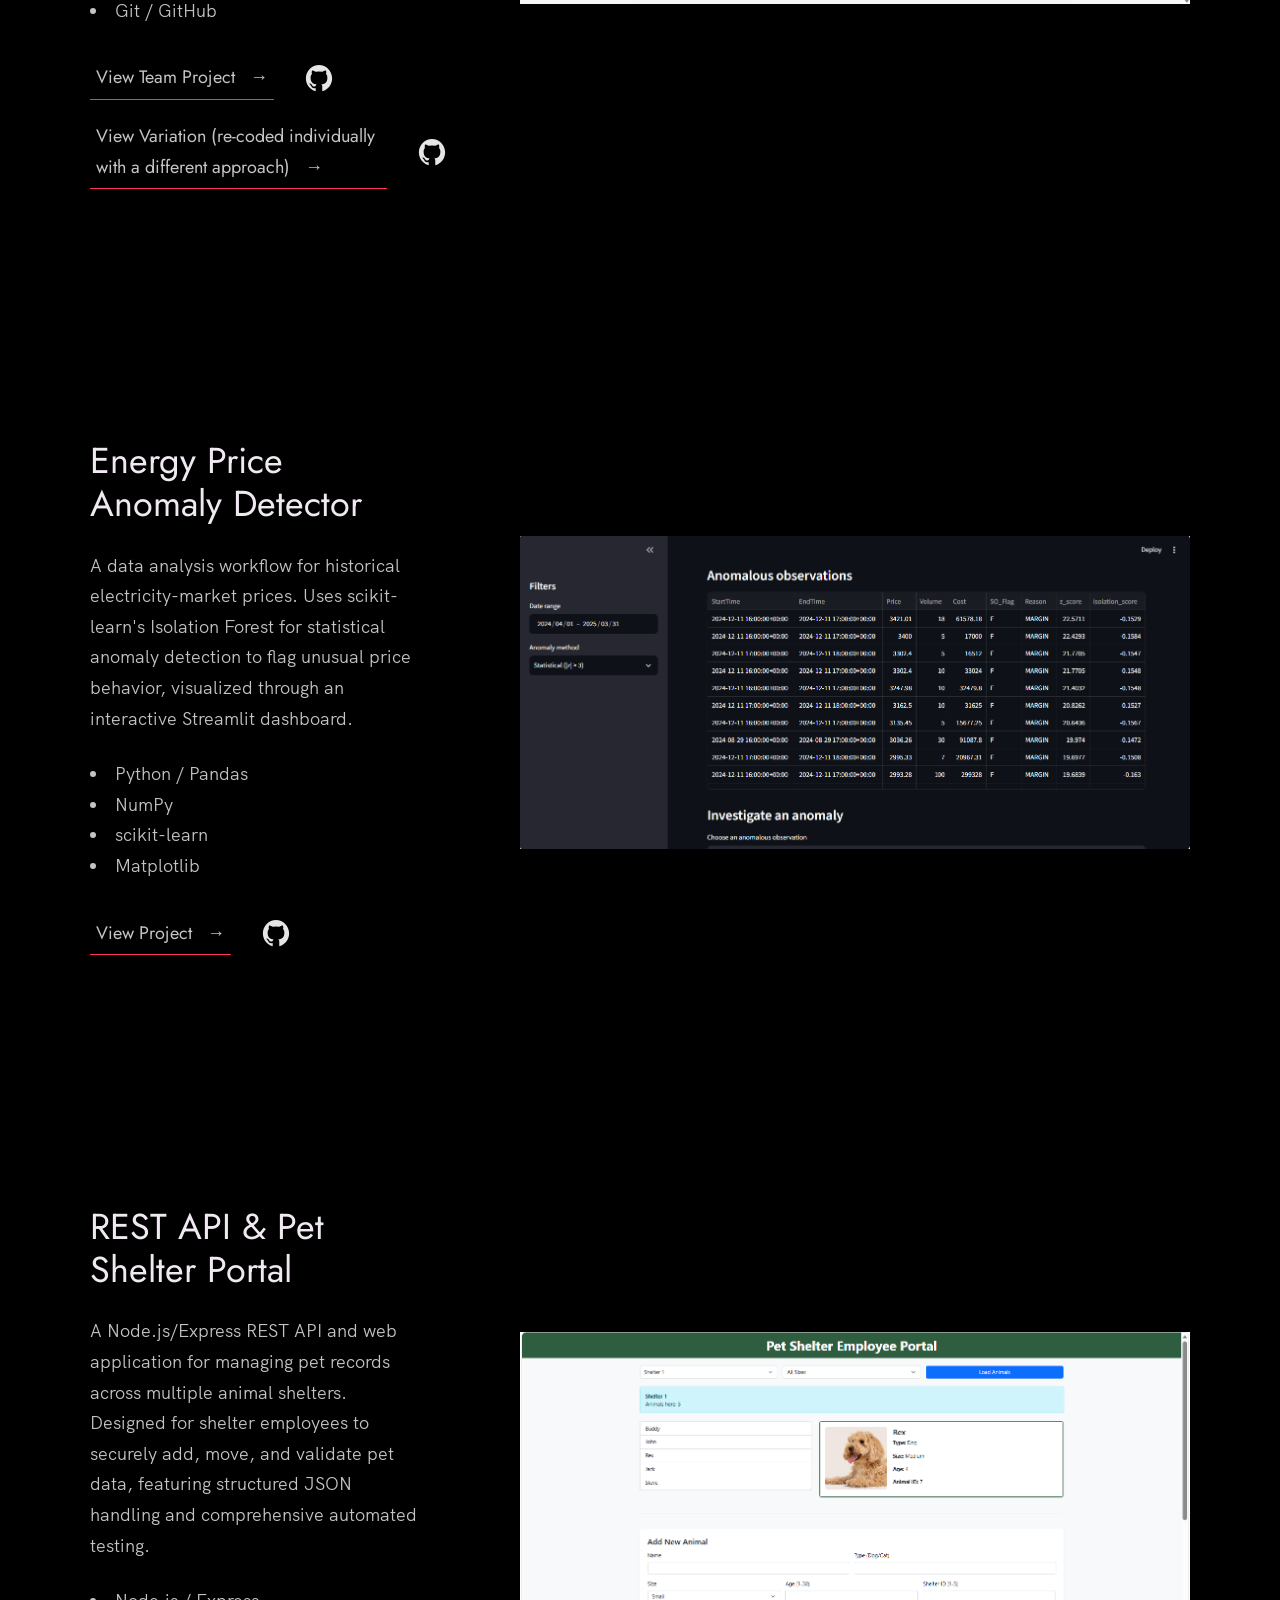
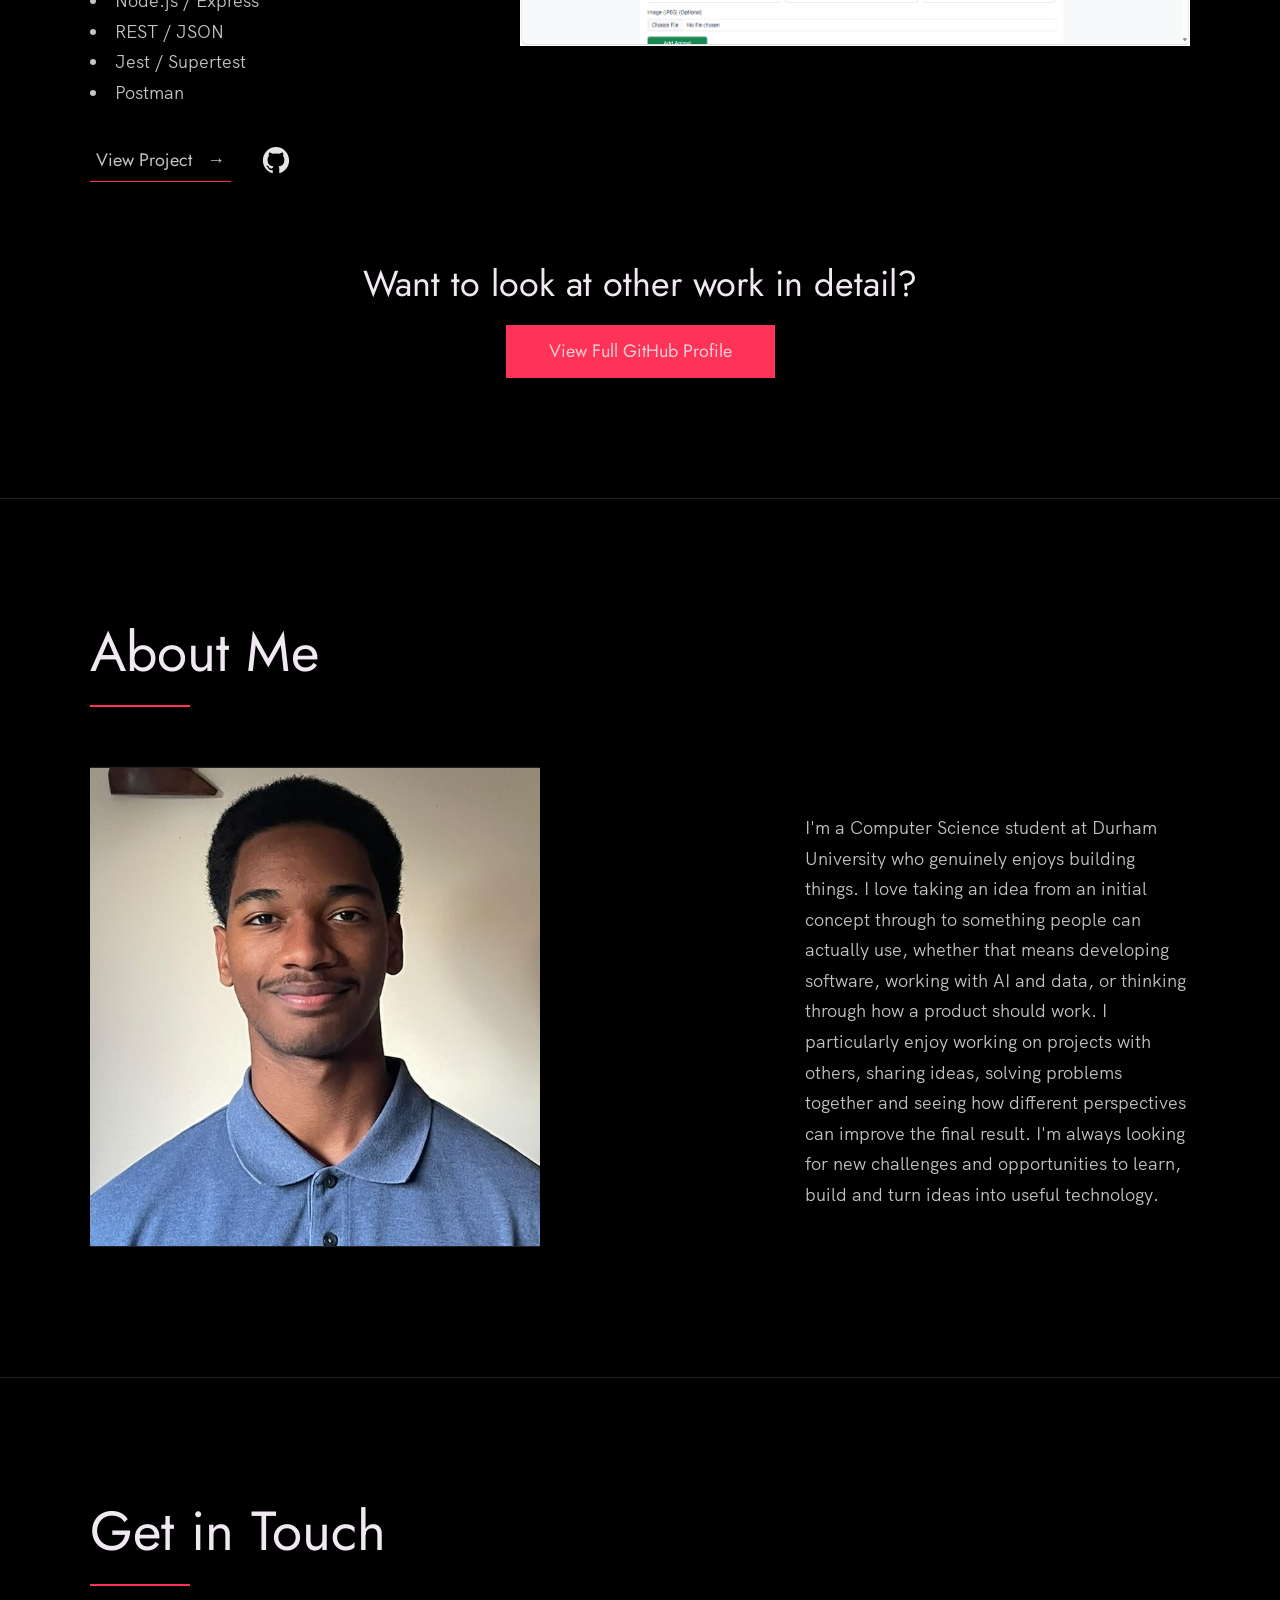
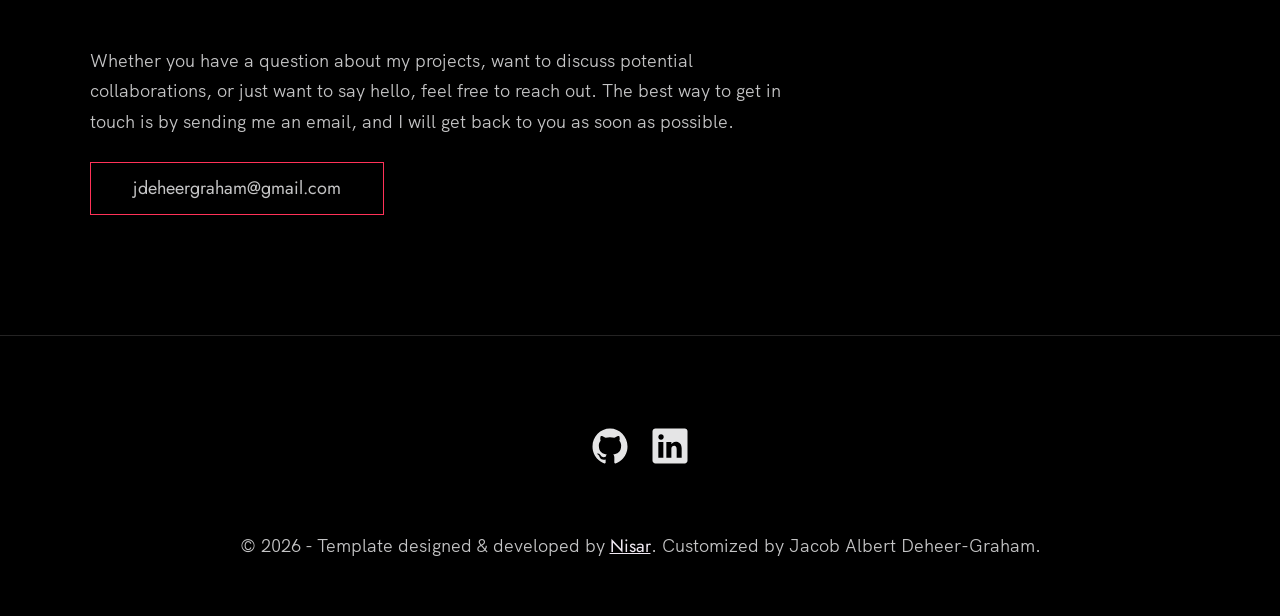
==== commit 69e2c659: "Adjust image width in about section" ====
--- a/index.html
+++ b/index.html
@@ -254,7 +254,7 @@
           </div>
 
           <div class="about__photo-container">
-            <img class="about__photo" src="images/SELFIEImage.jpeg" alt="Jacob Deheer-Graham Image" style="height: 480px; width: 480px; background-color: #222;" />
+            <img class="about__photo" src="images/SELFIEImage.jpeg" alt="Jacob Deheer-Graham Image" style="height: 480px; width: 450px; background-color: #222;" />
           </div>
         </div>
       </div>
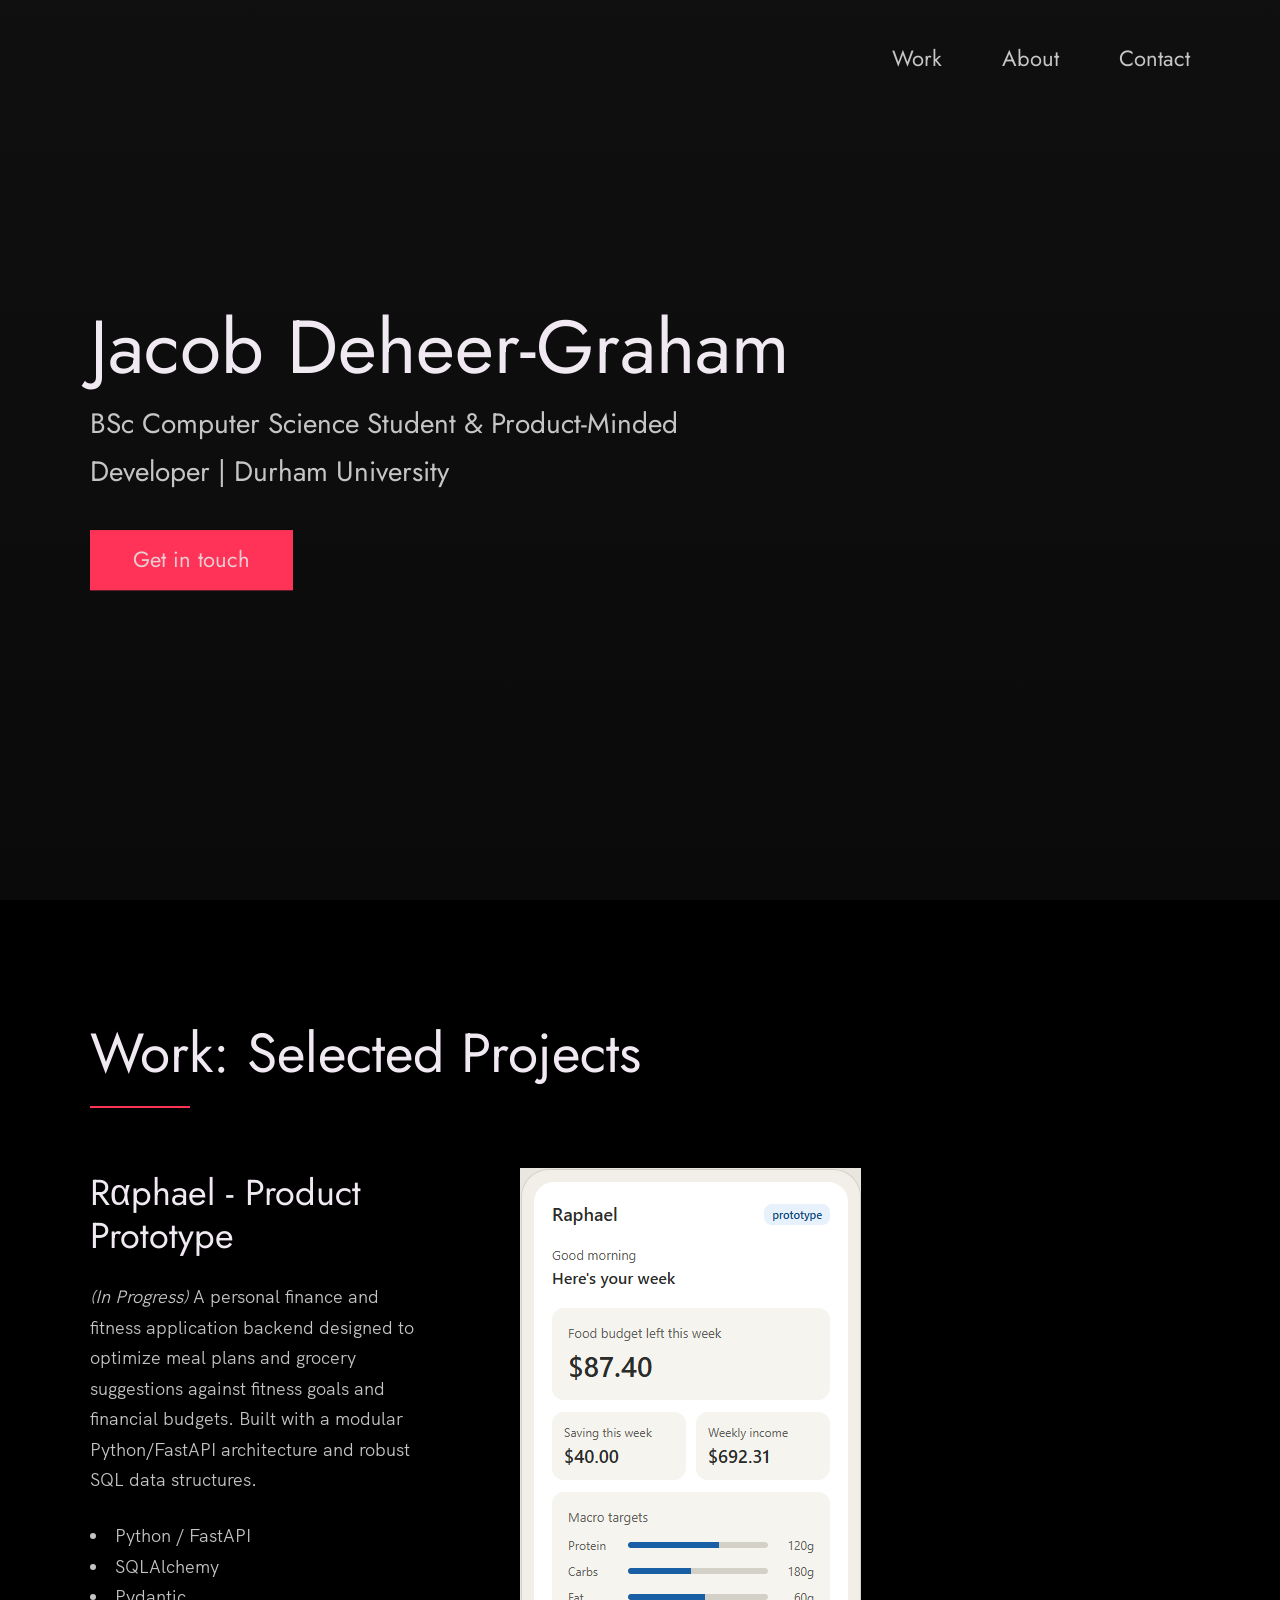
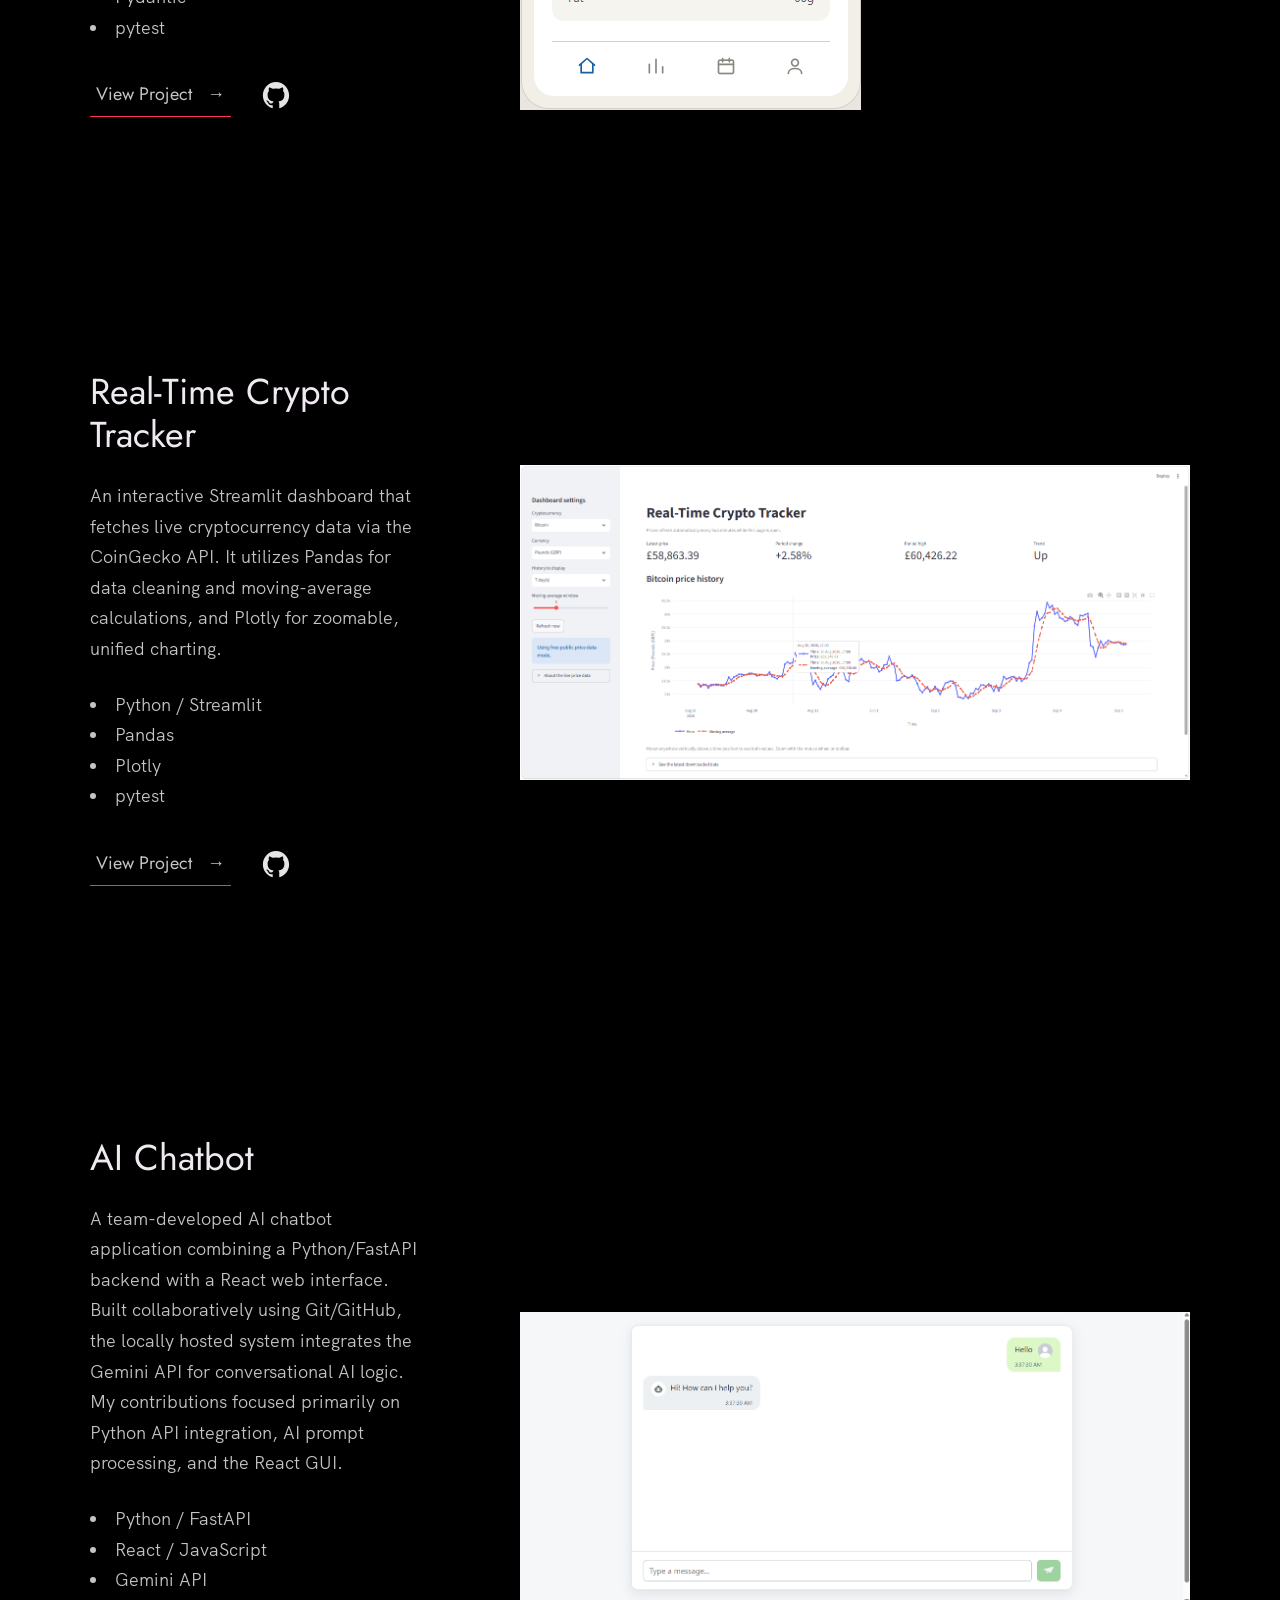
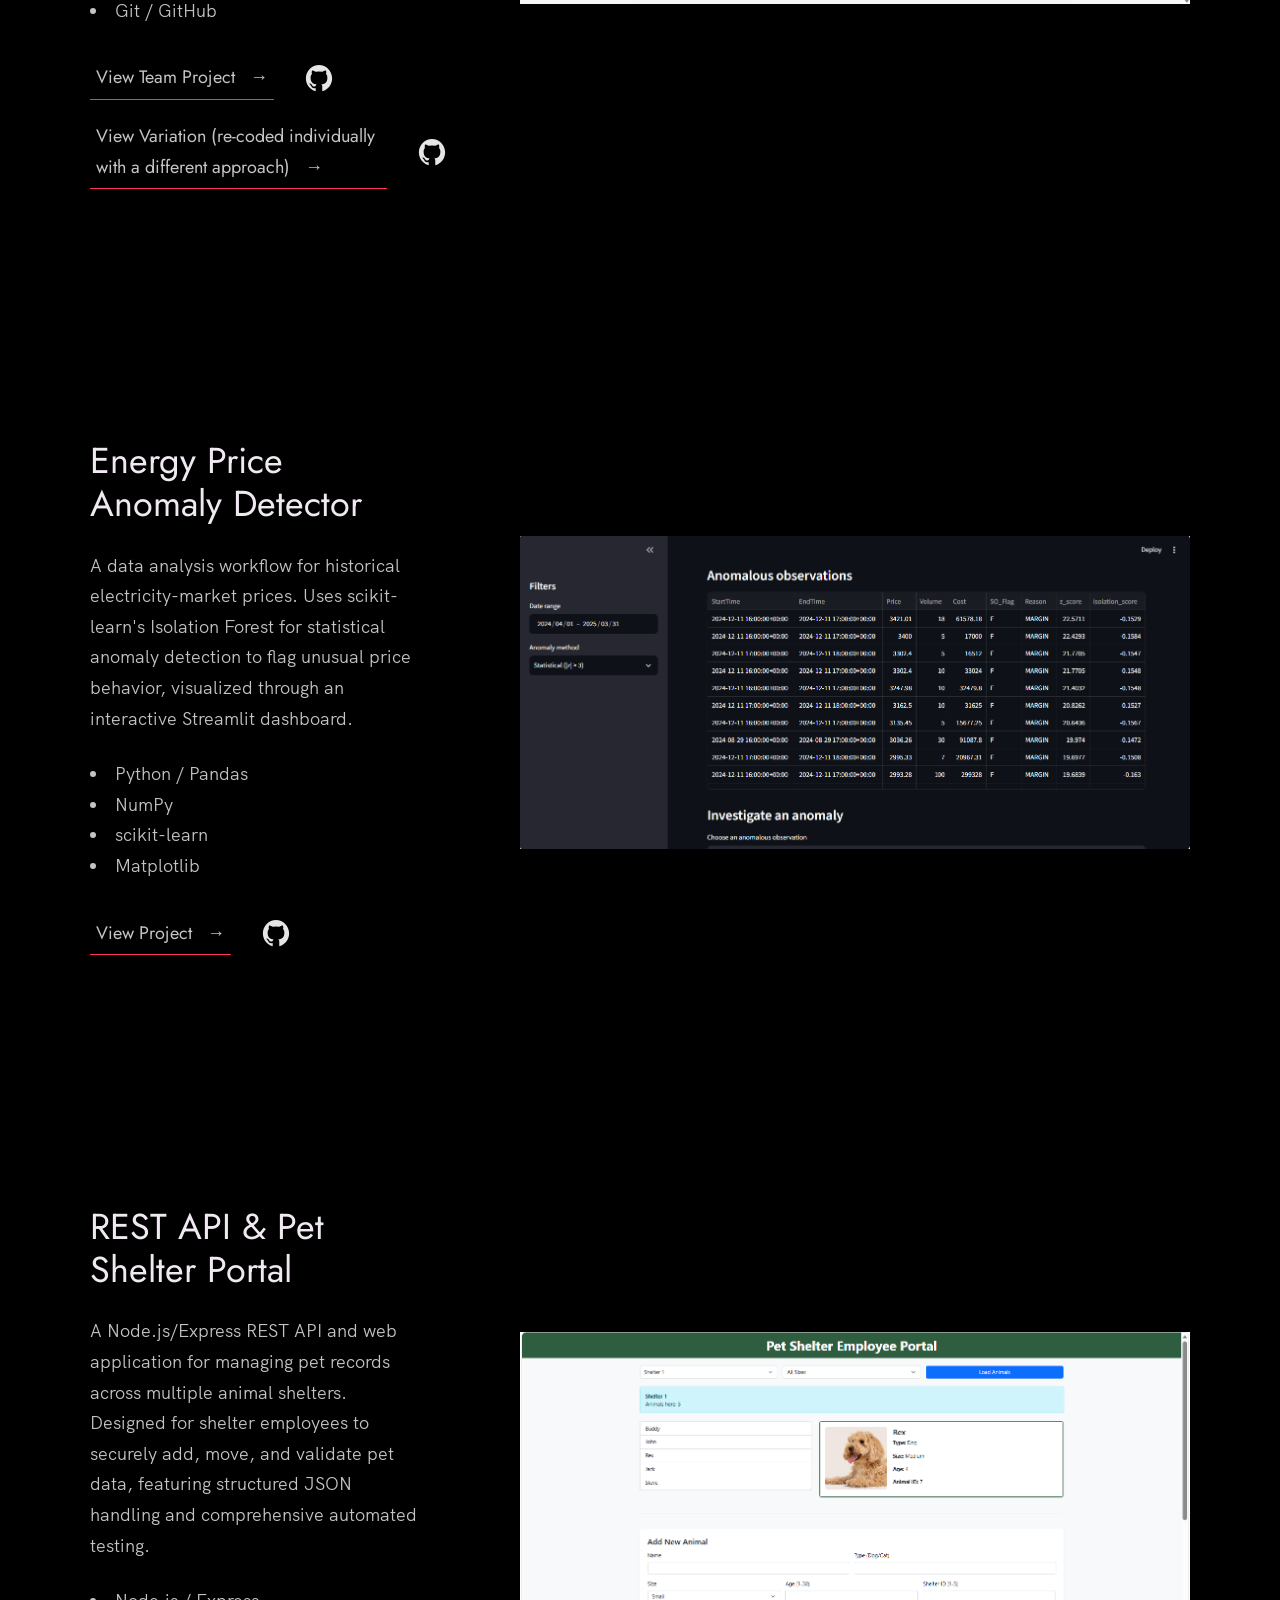
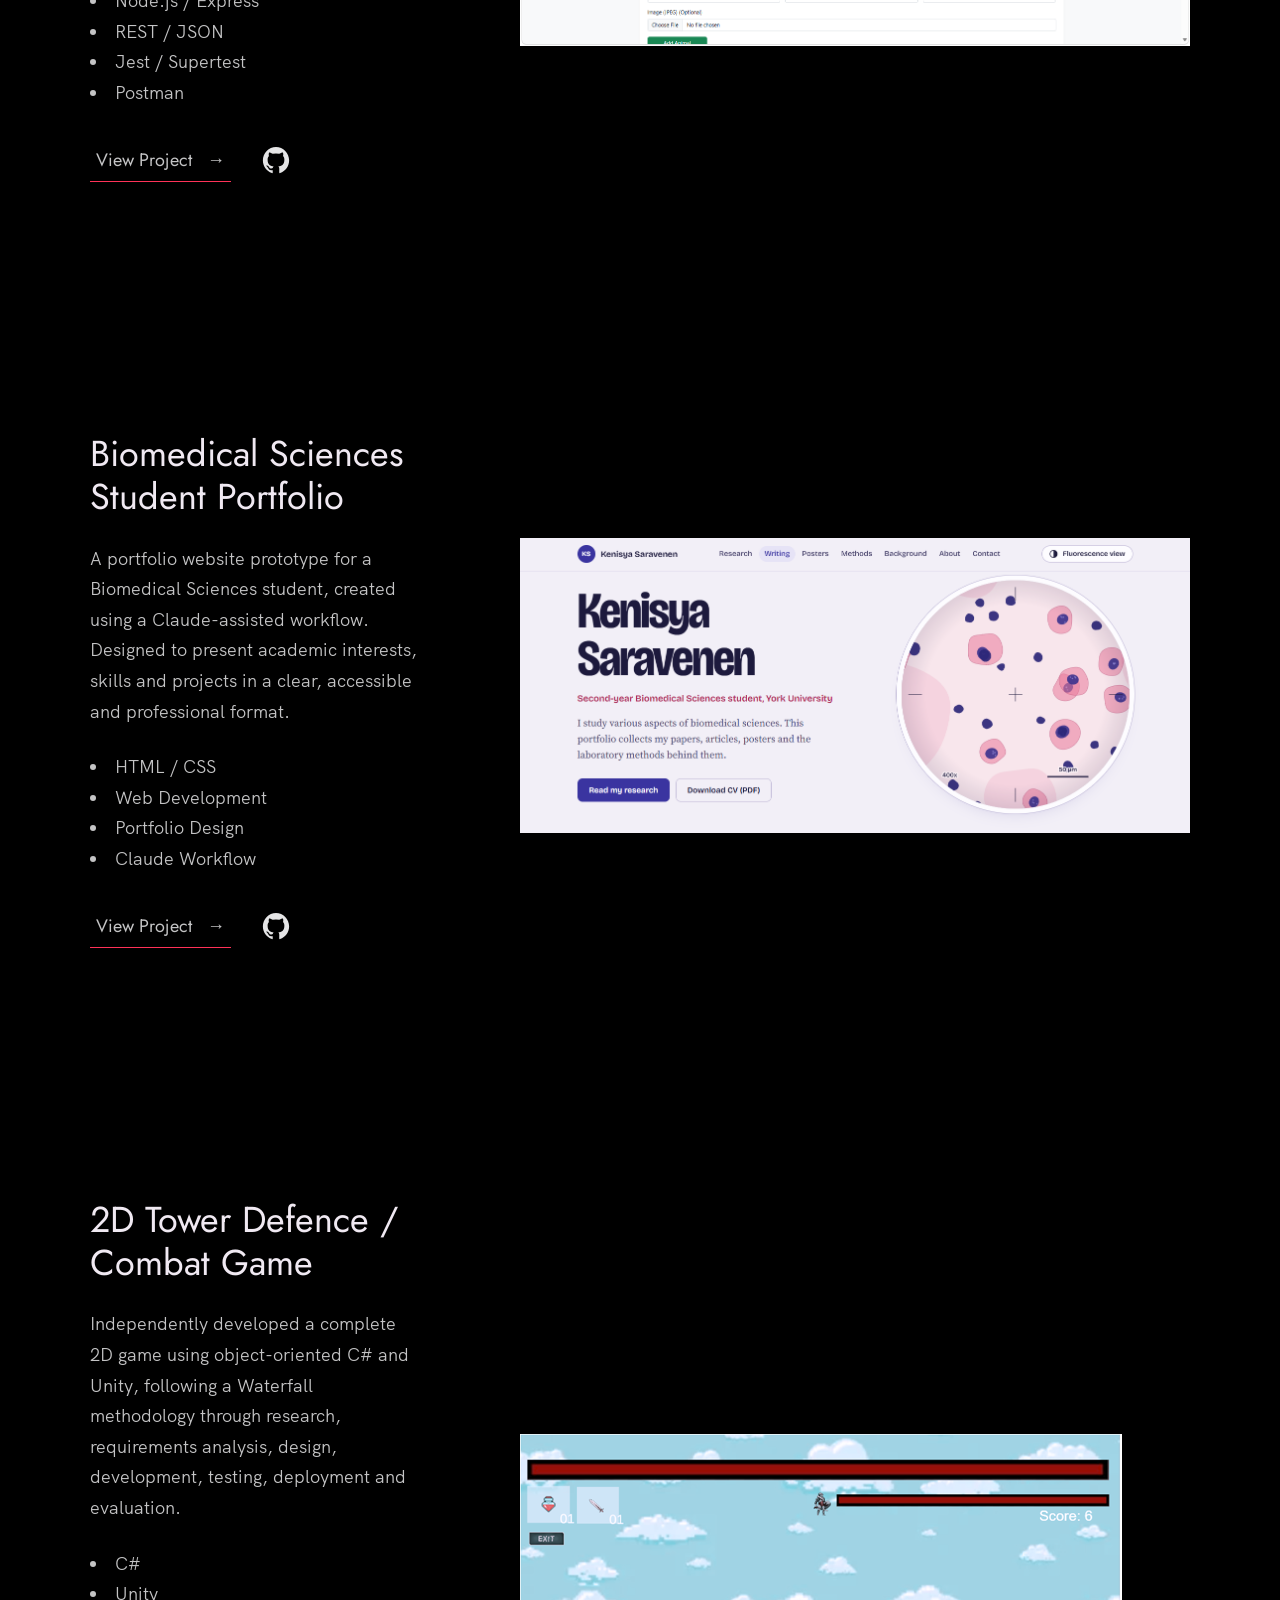
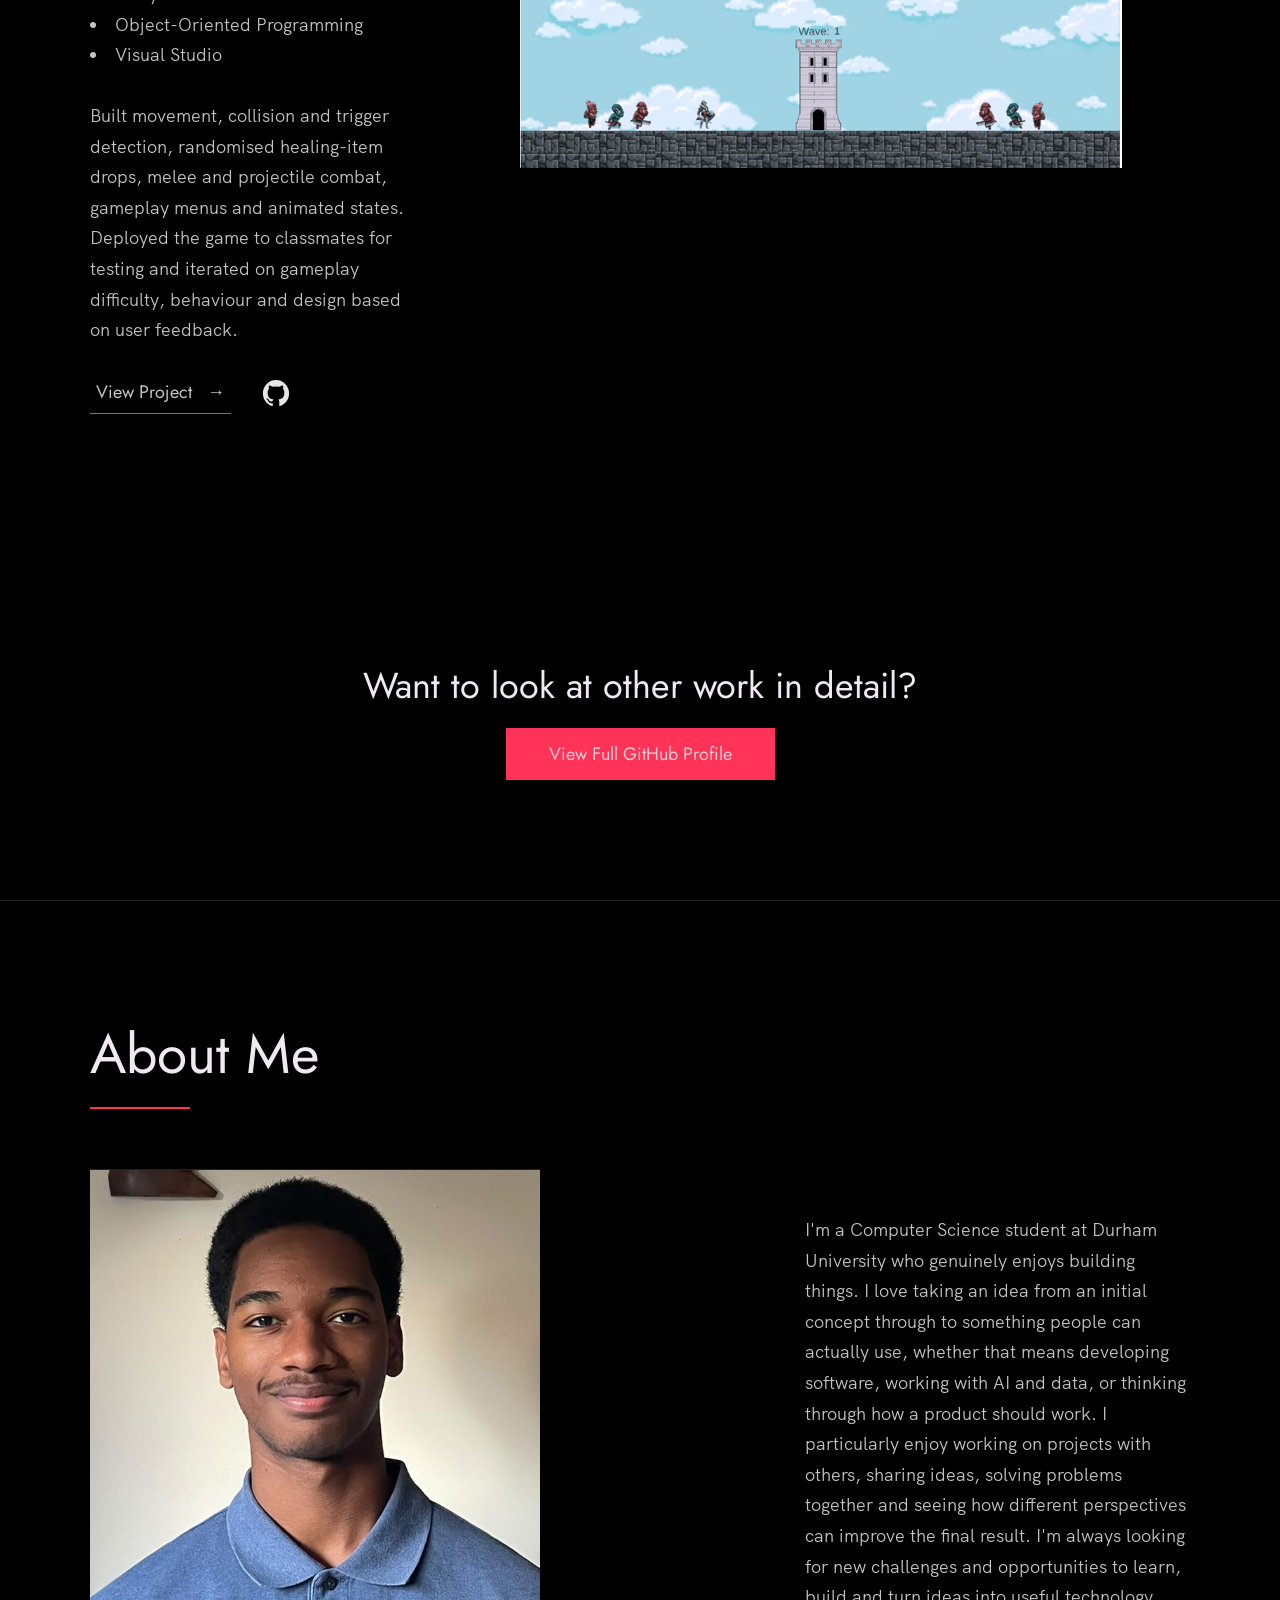
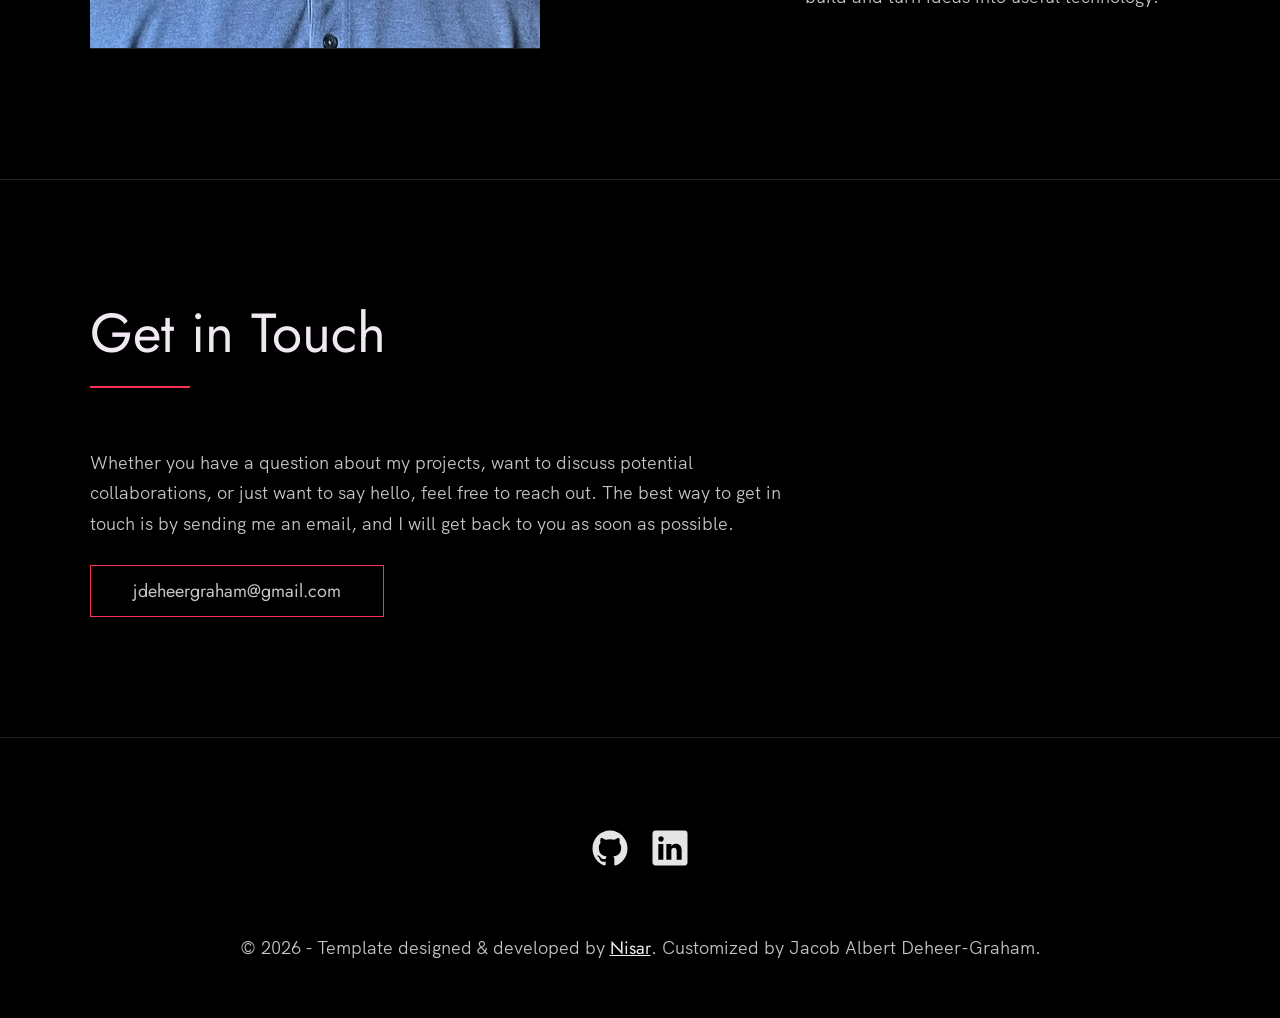
==== commit dc5888d5: "Add new projects" ====
--- a/index.html
+++ b/index.html
@@ -28,12 +28,10 @@
   <meta name="viewport" content="width=device-width, initial-scale=1.0" />
   <link rel="shortcut icon" type="image/png" href="" />
 
-  <title>
-    Jacob Deheer-Graham | A Web Developer
-  </title>
-
-  <meta name="description" content="Portfolio of Jacob Deheer-Graham.">
-  <meta name="keywords" content="Jacob Deheer-Graham, Web Developer, Portfolio, Python, Node.js, React" />
+  <title>Jacob Deheer-Graham | Computer Science Student &amp; Developer</title>
+
+  <meta name="description" content="Portfolio of Jacob Deheer-Graham, a Computer Science student and developer at Durham University.">
+  <meta name="keywords" content="Jacob Deheer-Graham, Computer Science, Developer, Portfolio, Python, C#, Unity, Node.js, React" />
   <link rel="stylesheet" href="index.css" /> 
 </head>
 
@@ -230,7 +228,84 @@
             </div>
           </div>
 
+          <!-- Project 6: Biomedical Sciences Portfolio -->
+        <div class="work__box">
+          <div class="work__text">
+            <h3>Biomedical Sciences Student Portfolio</h3>
+            <p>
+              A portfolio website prototype for a Biomedical Sciences student, created using a Claude-assisted workflow. Designed to present academic interests, skills and projects in a clear, accessible and professional format.
+            </p>
+
+            <ul class="work__list">
+              <li>HTML / CSS</li>
+              <li>Web Development</li>
+              <li>Portfolio Design</li>
+              <li>Claude Workflow</li>
+            </ul>
+
+            <div class="work__links">
+              <a href="https://github.com/OPSugarrush/Kenisya-Portfolio-Prototype-2nd-ed"
+                target="_blank"
+                class="link__text">
+                View Project <span>&rarr;</span>
+              </a>
+              <a href="https://github.com/OPSugarrush/Kenisya-Portfolio-Prototype-2nd-ed"
+                title="View Source Code"
+                target="_blank">
+                <img src="images/github.svg" class="work__code" alt="GitHub">
+              </a>
+            </div>
+          </div>
+
+          <div class="work__image-box">
+            <img src="images/biomed.png"
+                class="work__image"
+                alt="Biomedical Sciences Student Portfolio"
+                style="min-height: 250px; background-color: #222;" />
+          </div>
         </div>
+
+        <!-- Project 7: Tower Defence Game -->
+        <div class="work__box">
+          <div class="work__text">
+            <h3>2D Tower Defence / Combat Game</h3>
+            <p>
+              Independently developed a complete 2D game using object-oriented C# and Unity, following a Waterfall methodology through research, requirements analysis, design, development, testing, deployment and evaluation.
+            </p>
+
+            <ul class="work__list">
+              <li>C#</li>
+              <li>Unity</li>
+              <li>Object-Oriented Programming</li>
+              <li>Visual Studio</li>
+            </ul>
+
+            <p>
+              Built movement, collision and trigger detection, randomised healing-item drops, melee and projectile combat, gameplay menus and animated states. Deployed the game to classmates for testing and iterated on gameplay difficulty, behaviour and design based on user feedback.
+            </p>
+
+            <div class="work__links">
+              <a href="https://github.com/OPSugarrush/Tower-Defence-Game-Script_Selection"
+                target="_blank"
+                class="link__text">
+                View Project <span>&rarr;</span>
+              </a>
+              <a href="https://github.com/OPSugarrush/Tower-Defence-Game-Script_Selection"
+                title="View Source Code"
+                target="_blank">
+                <img src="images/github.svg" class="work__code" alt="GitHub">
+              </a>
+            </div>
+          </div>
+
+          <div class="work__image-box">
+            <img src="images/TowerDefence.png"
+                class="work__image"
+                alt="2D Tower Defence and Combat Game"
+                style="min-height: 250px; background-color: #222;" />
+          </div>
+        </div>
+          
 
         <!-- Full GitHub Profile Call-to-Action -->
         <div style="text-align: center; margin-top: 8rem;">
@@ -268,9 +343,7 @@
       <h2>Get in Touch</h2>
       <div class="contact__info">
         <p>
-          <p>
           Whether you have a question about my projects, want to discuss potential collaborations, or just want to say hello, feel free to reach out. The best way to get in touch is by sending me an email, and I will get back to you as soon as possible.
-        </p>
         </p>
         <a href="mailto:jdeheergraham@gmail.com" class="btn">jdeheergraham@gmail.com</a>
       </div>
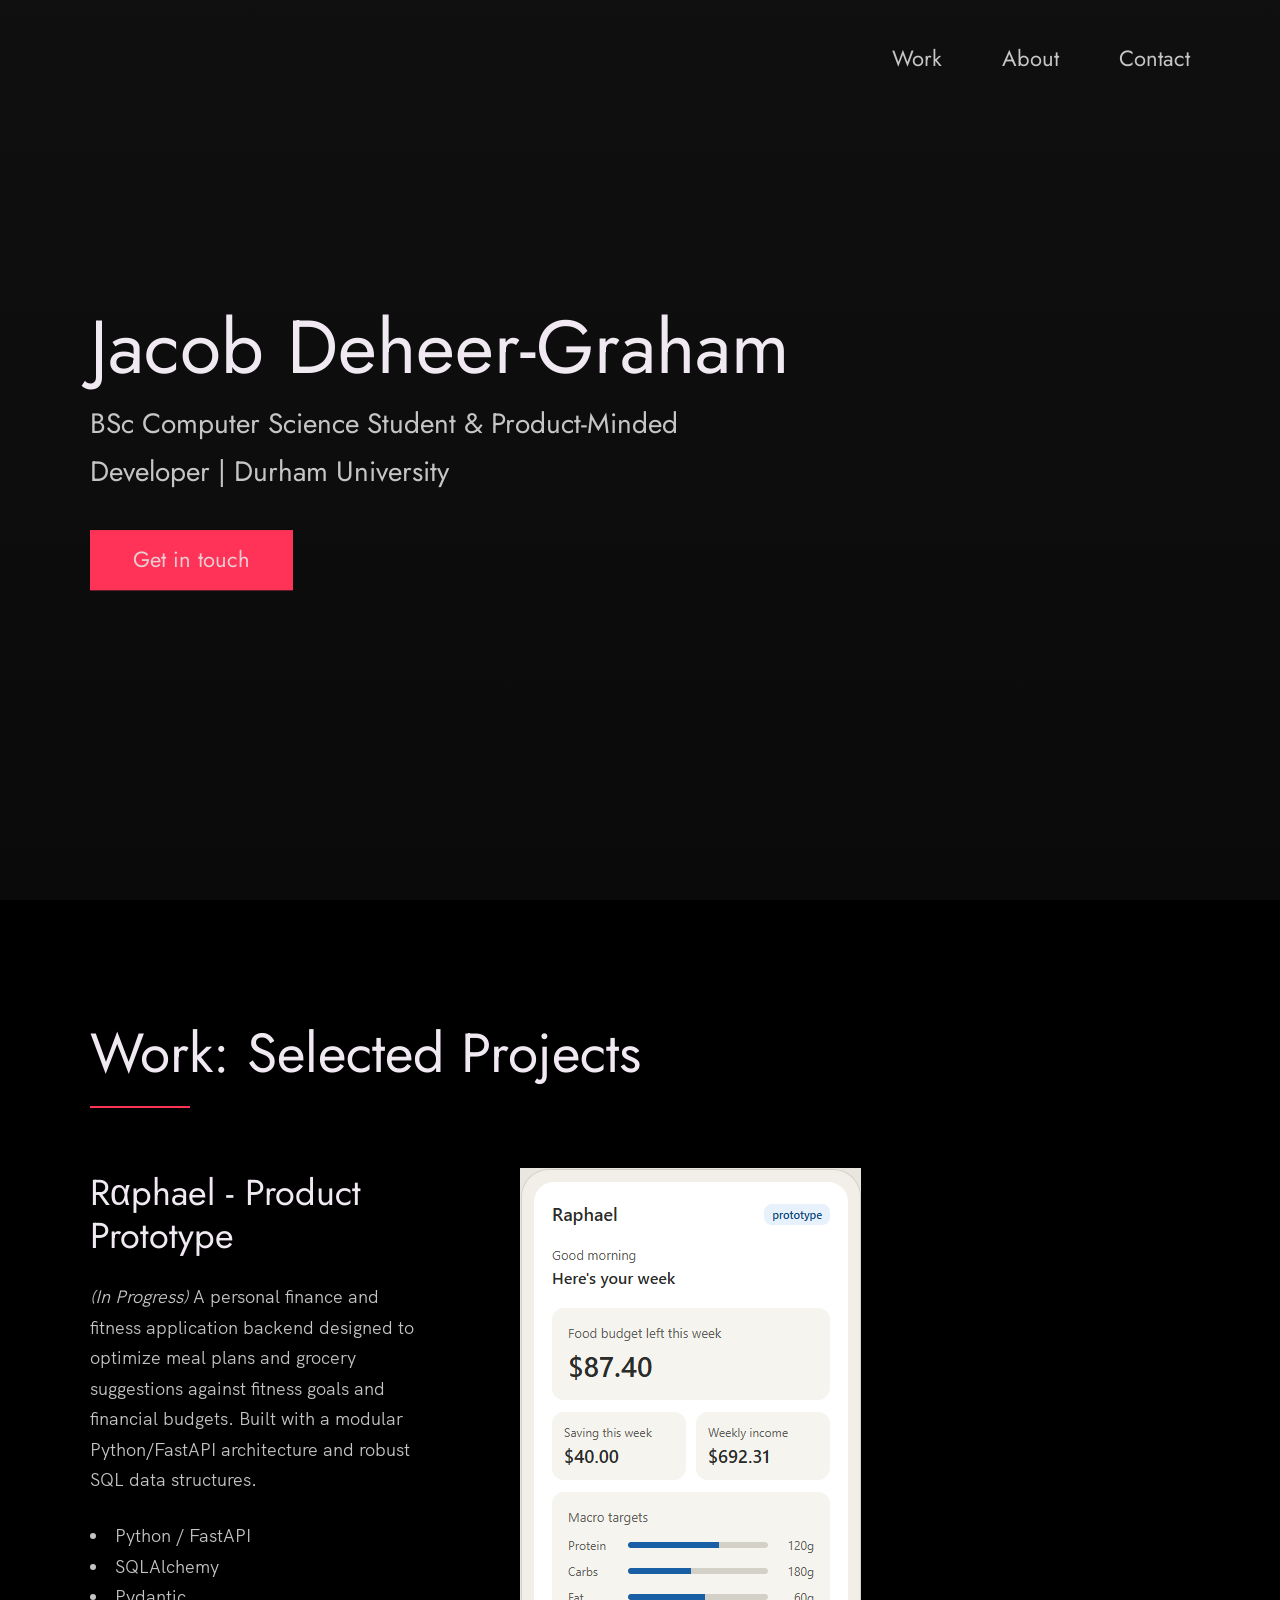
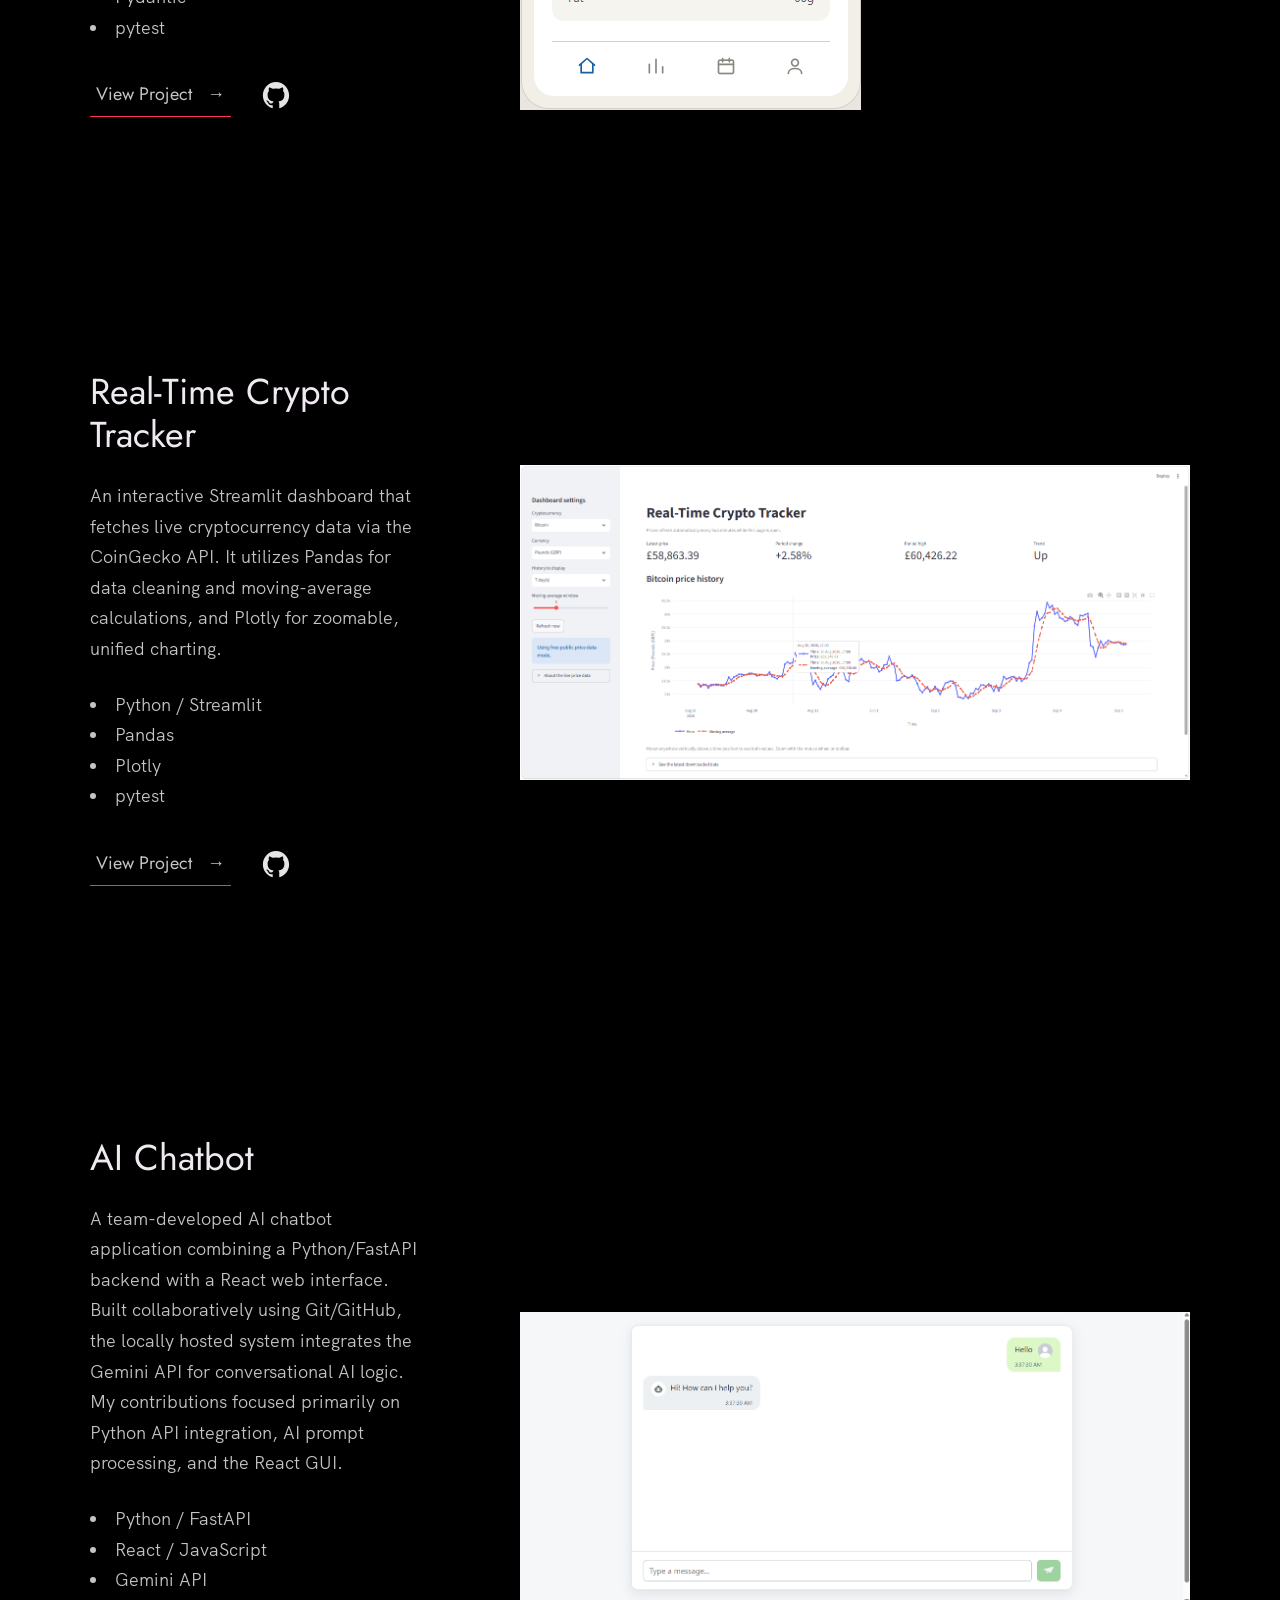
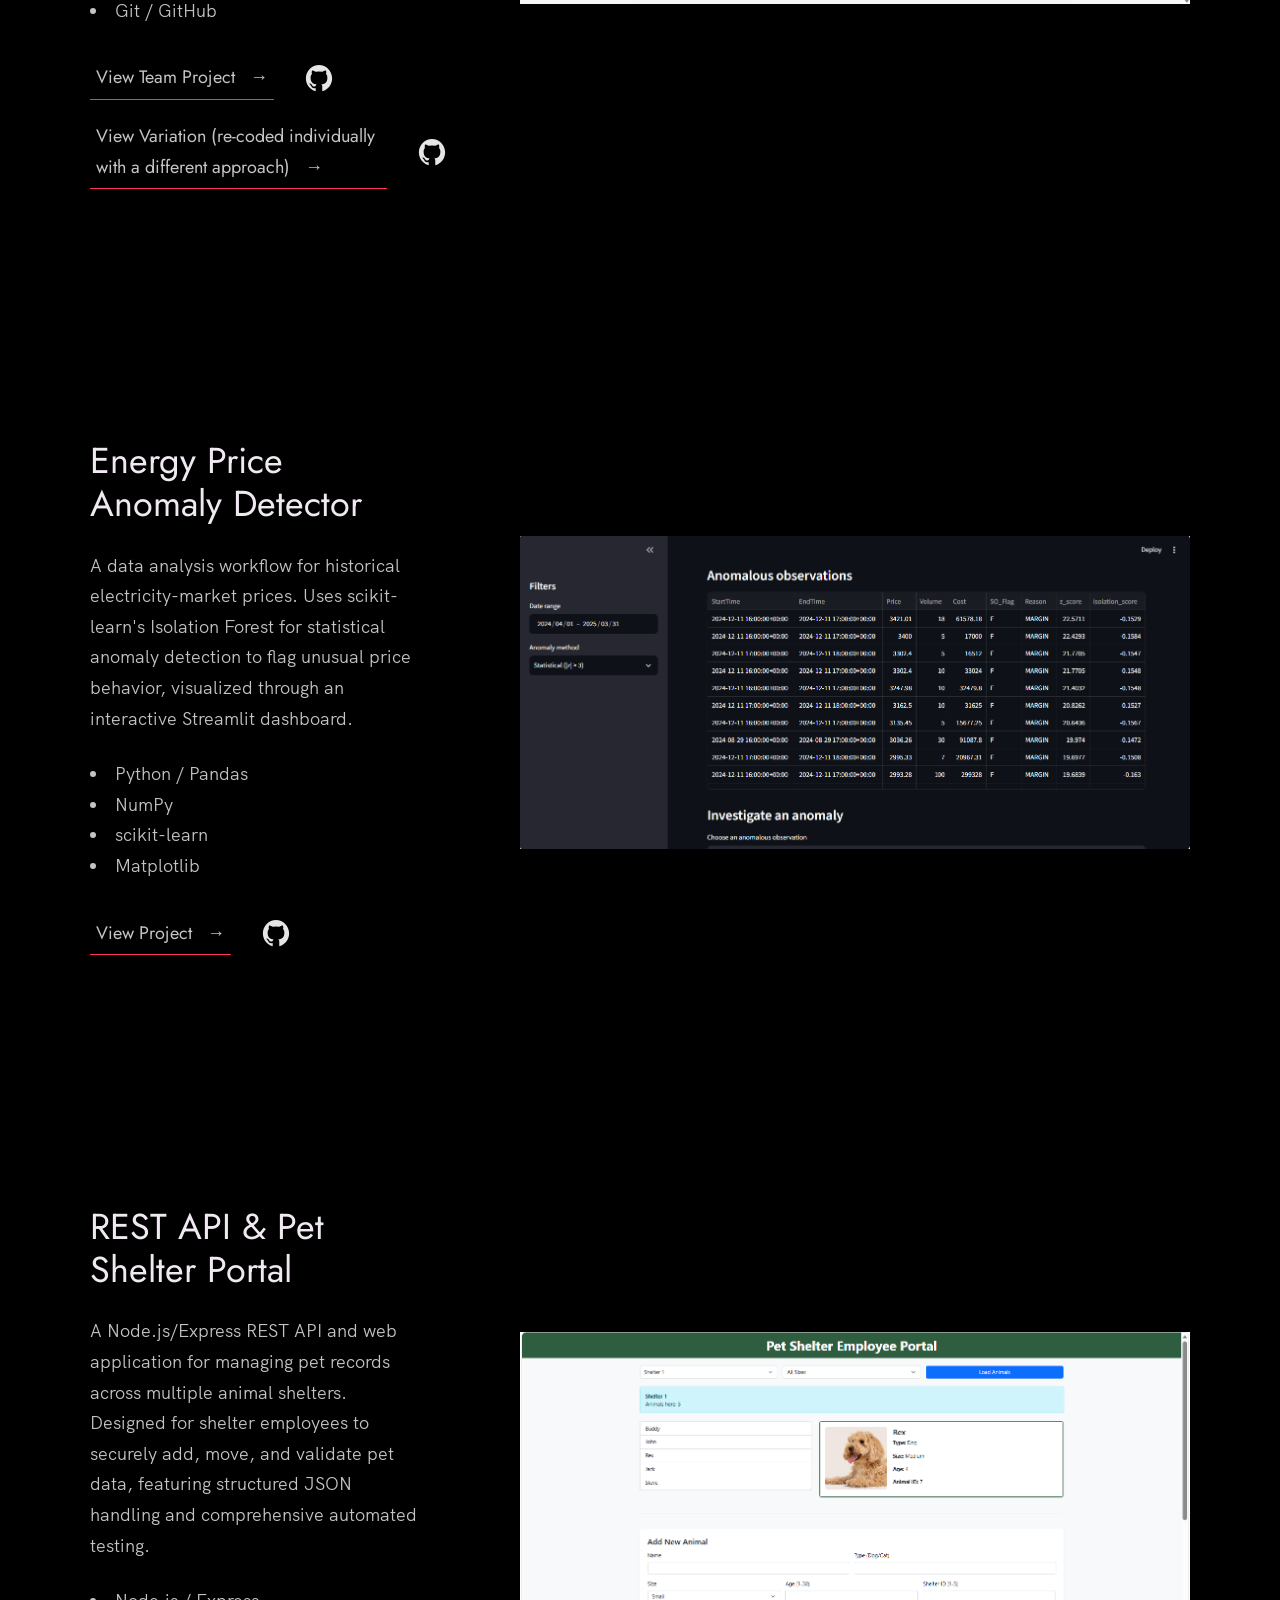
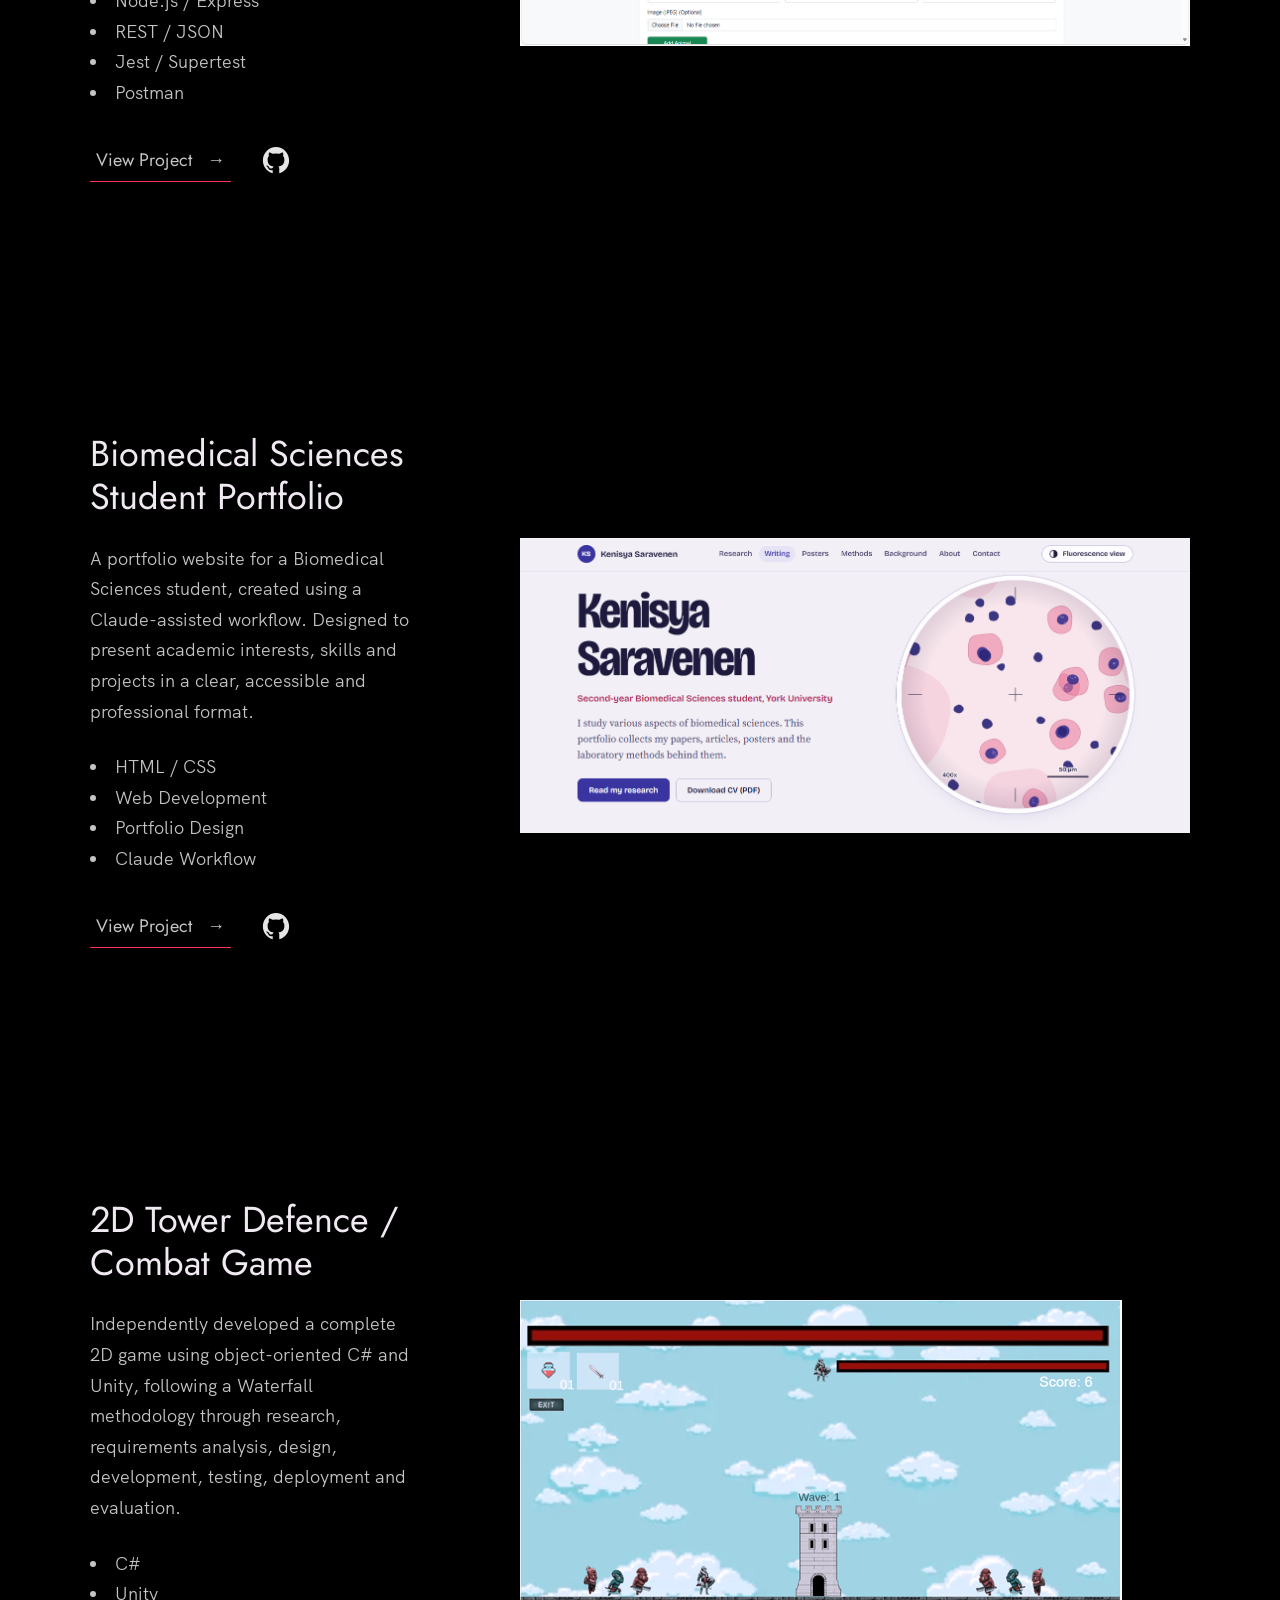
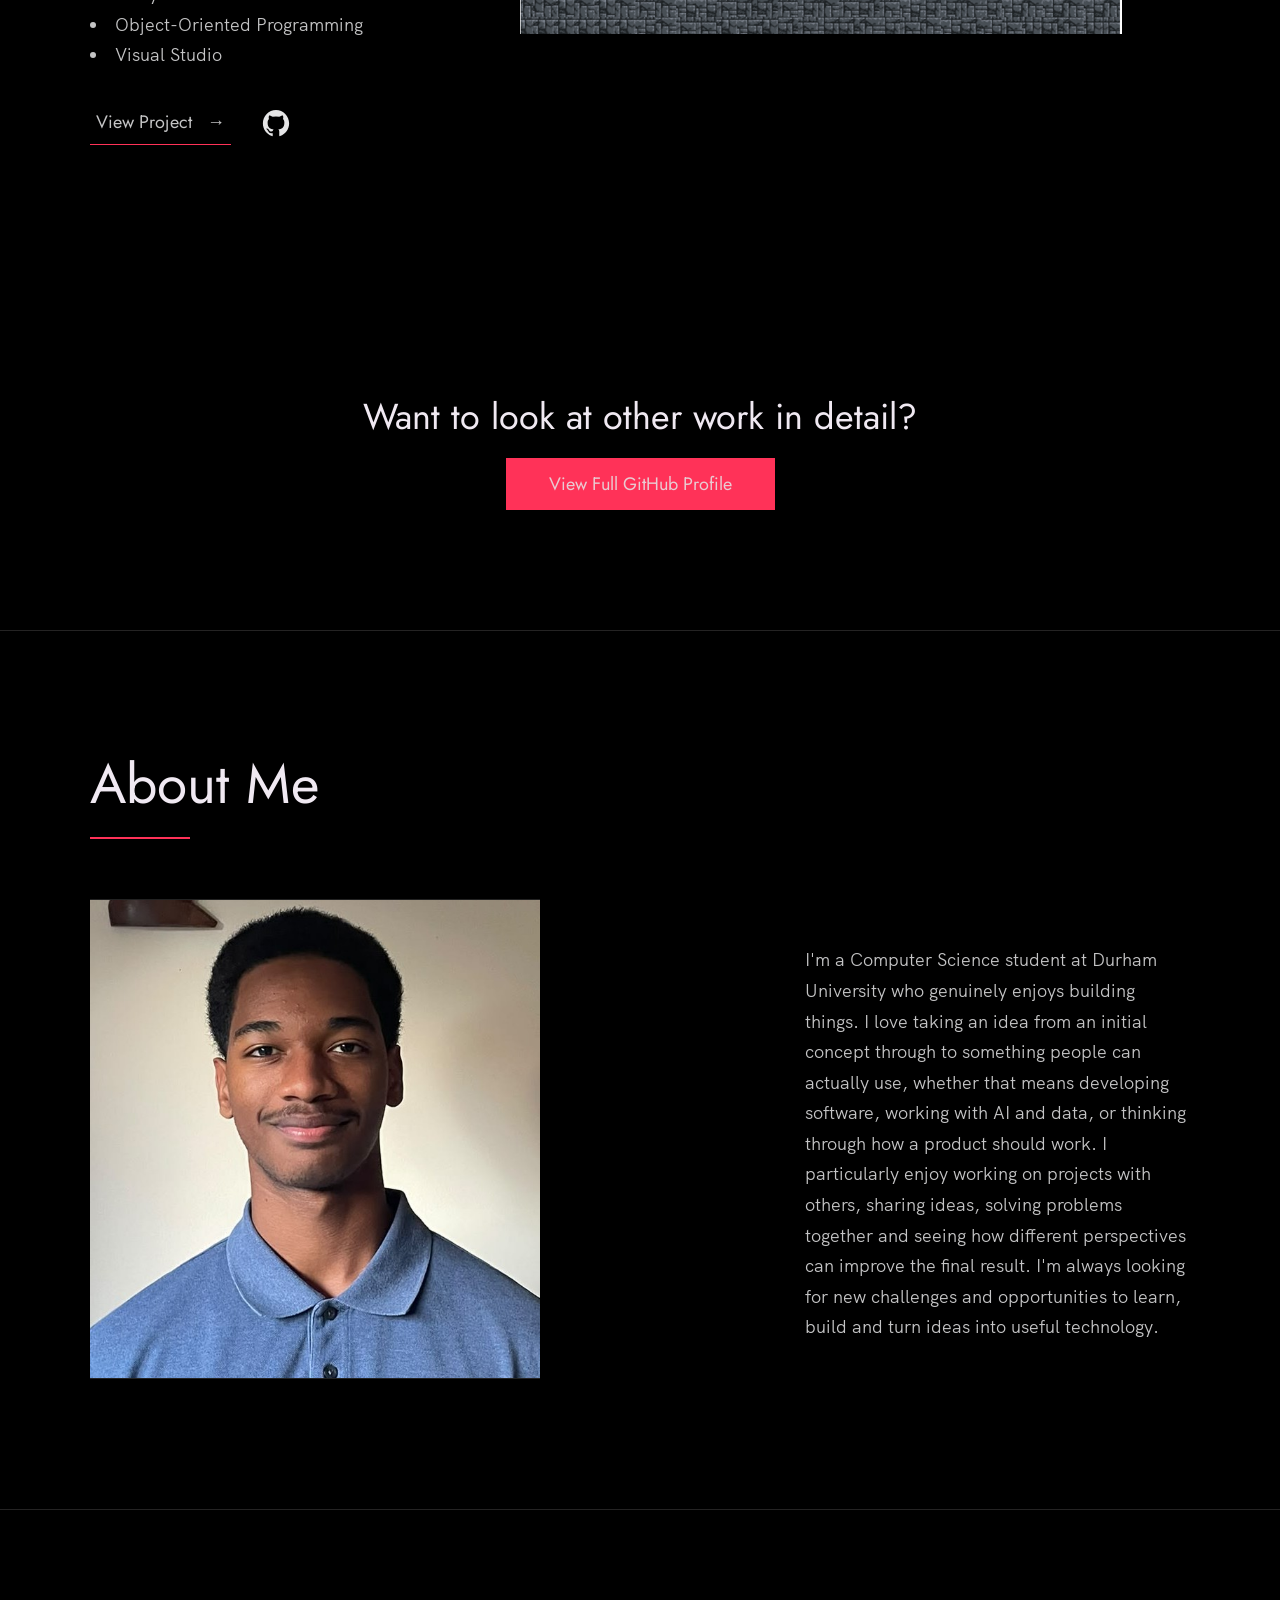
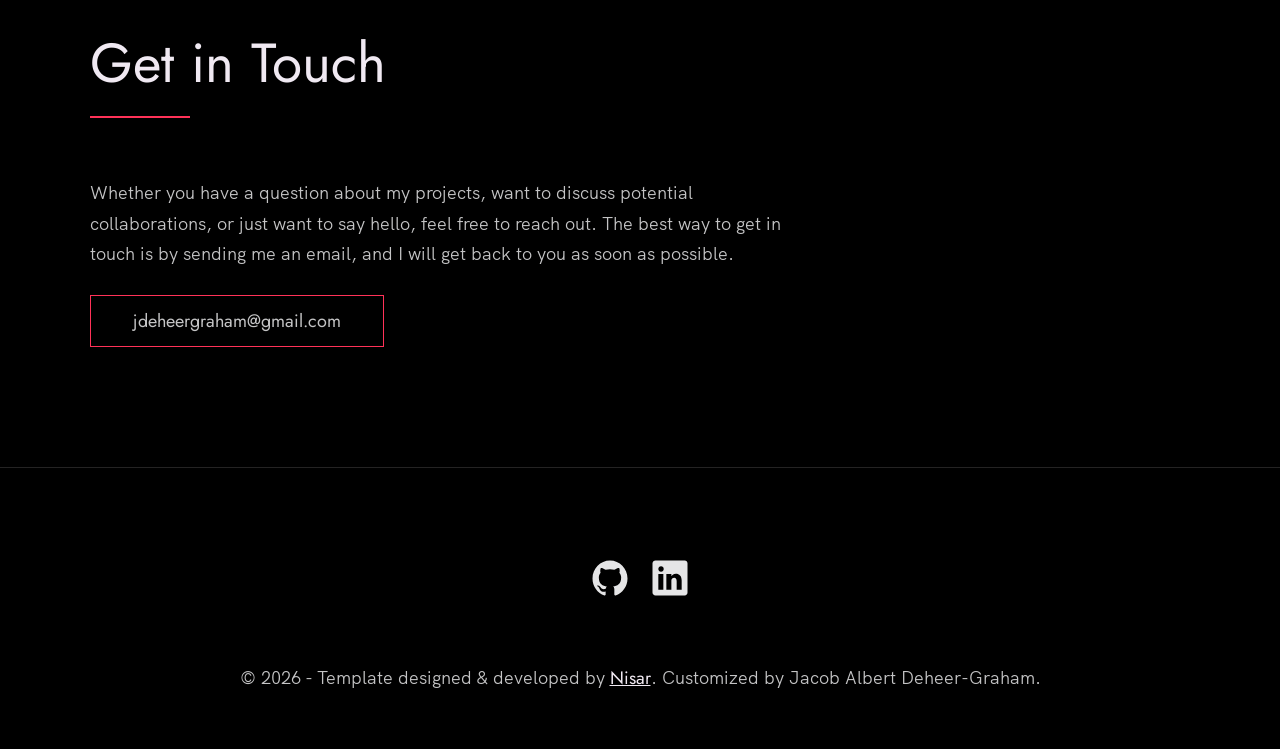
==== commit 94181228: "Shorten game text" ====
--- a/index.html
+++ b/index.html
@@ -233,7 +233,7 @@
           <div class="work__text">
             <h3>Biomedical Sciences Student Portfolio</h3>
             <p>
-              A portfolio website prototype for a Biomedical Sciences student, created using a Claude-assisted workflow. Designed to present academic interests, skills and projects in a clear, accessible and professional format.
+              A portfolio website for a Biomedical Sciences student, created using a Claude-assisted workflow. Designed to present academic interests, skills and projects in a clear, accessible and professional format.
             </p>
 
             <ul class="work__list">
@@ -279,10 +279,6 @@
               <li>Object-Oriented Programming</li>
               <li>Visual Studio</li>
             </ul>
-
-            <p>
-              Built movement, collision and trigger detection, randomised healing-item drops, melee and projectile combat, gameplay menus and animated states. Deployed the game to classmates for testing and iterated on gameplay difficulty, behaviour and design based on user feedback.
-            </p>
 
             <div class="work__links">
               <a href="https://github.com/OPSugarrush/Tower-Defence-Game-Script_Selection"
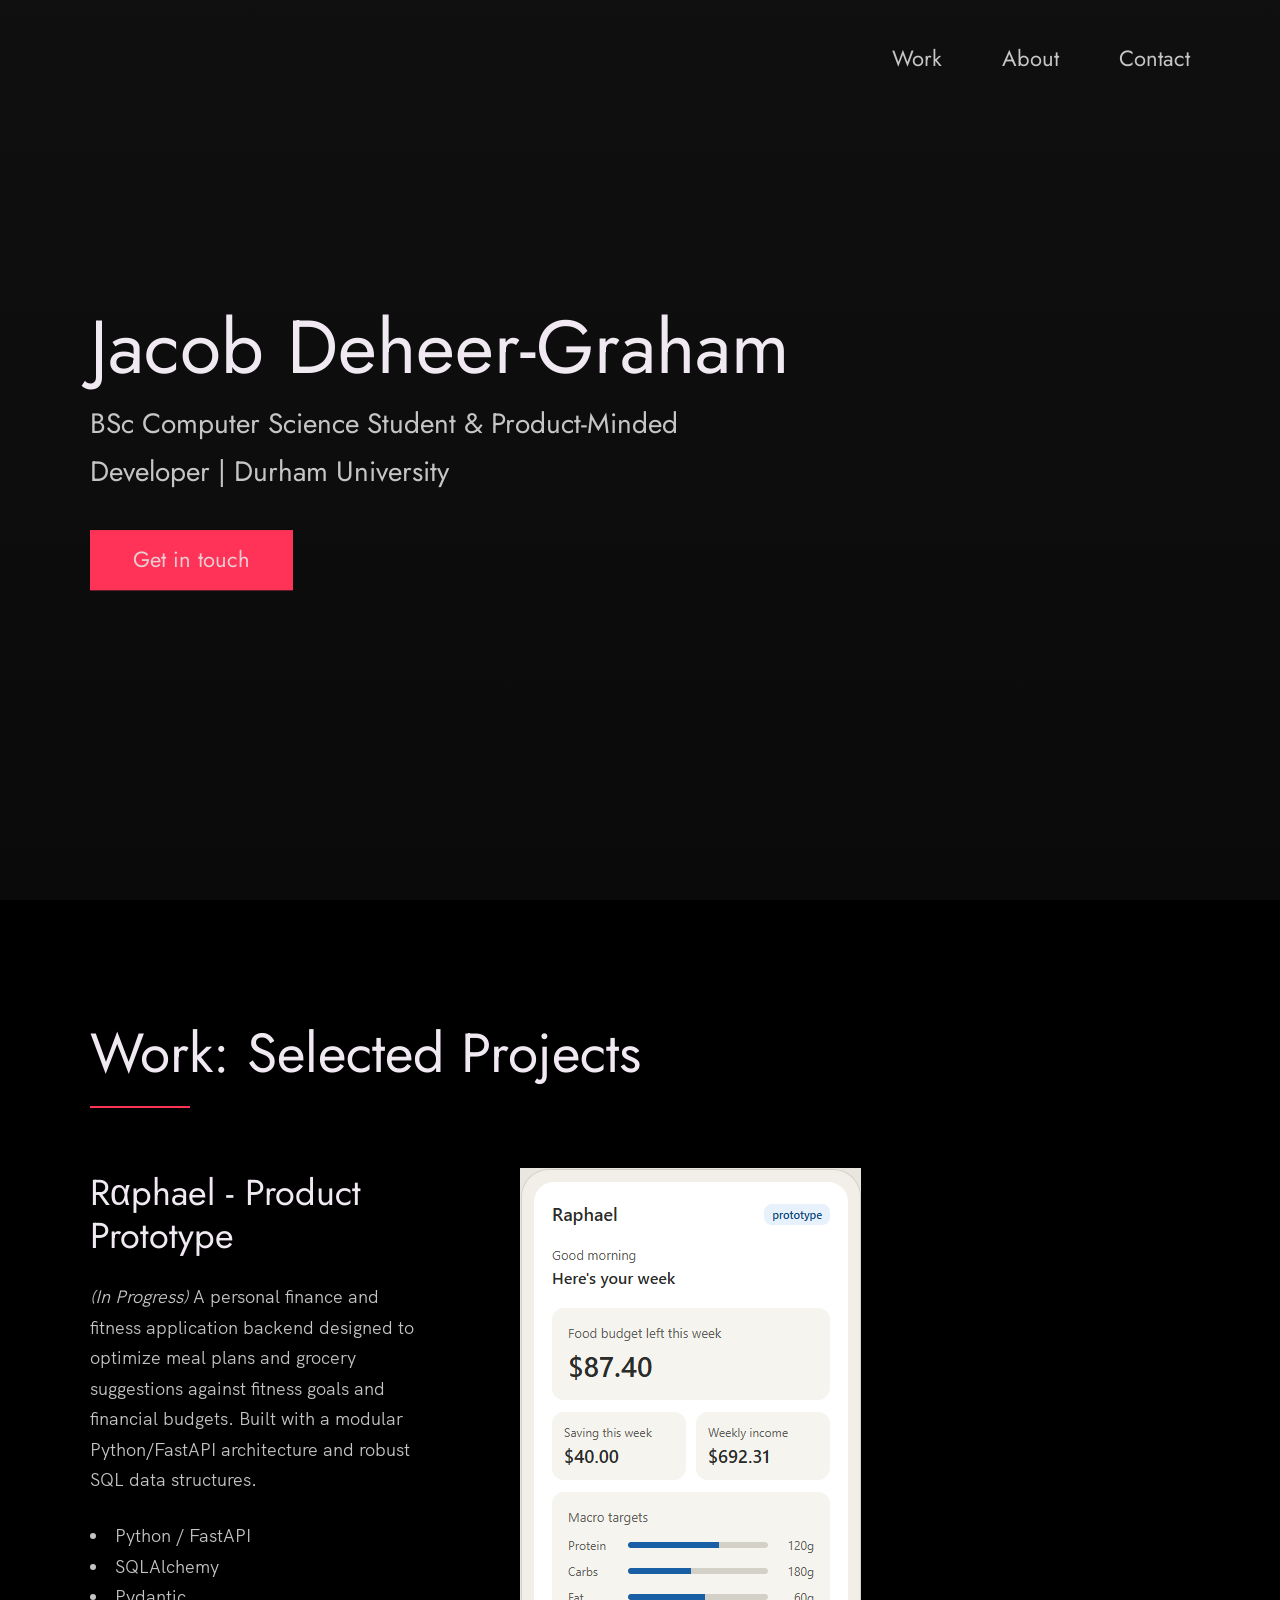
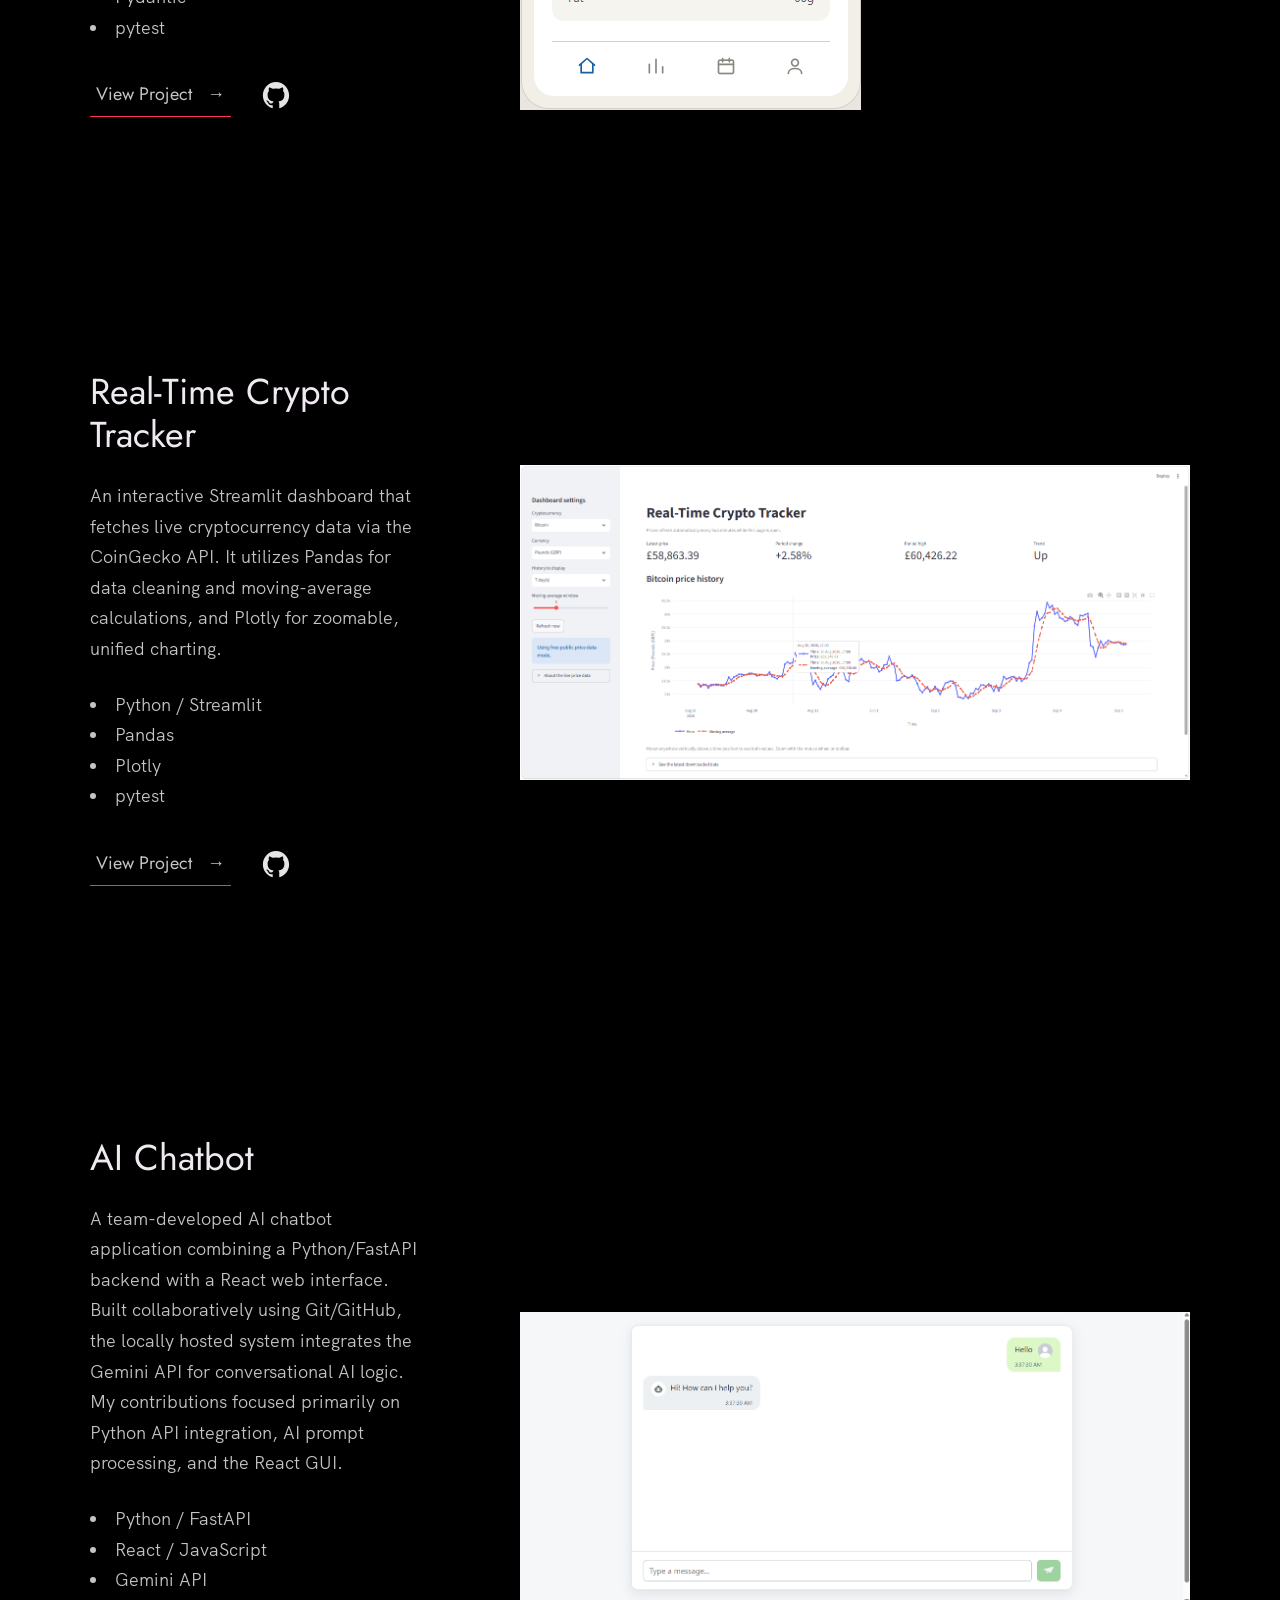
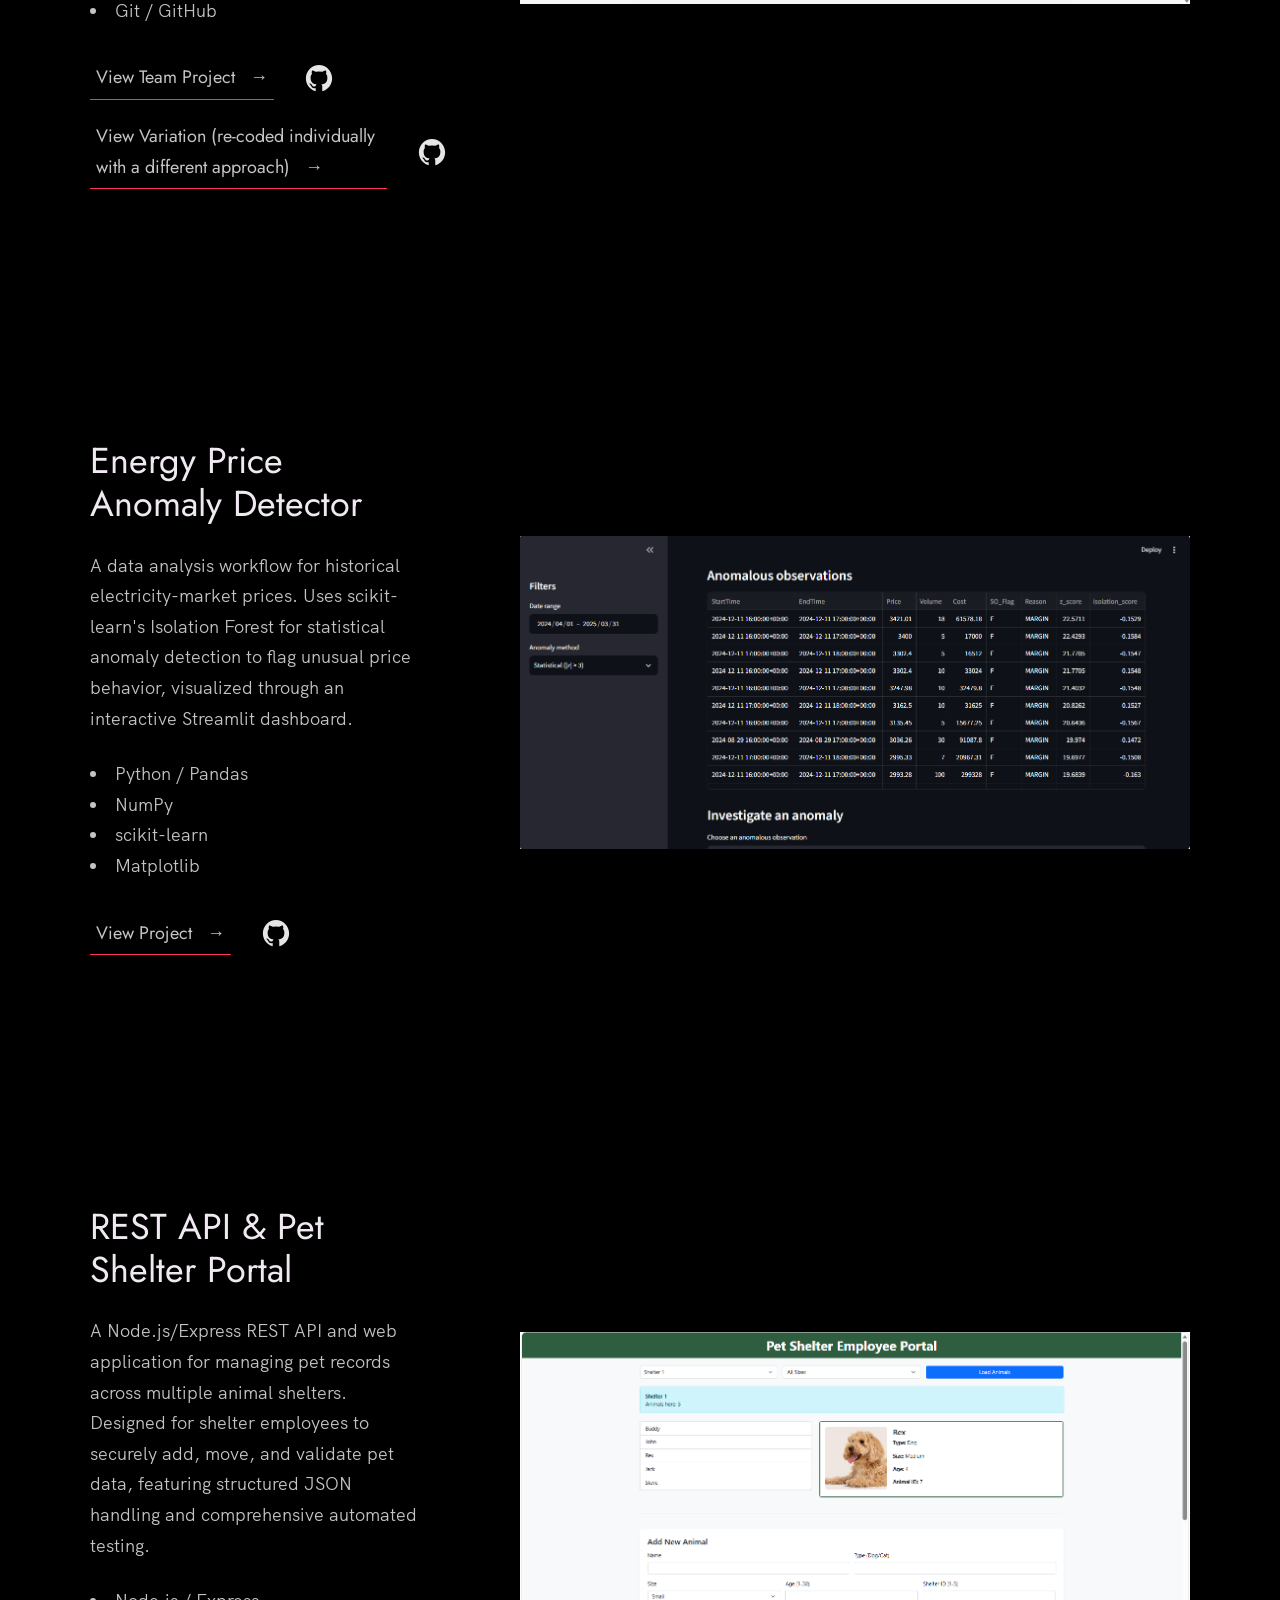
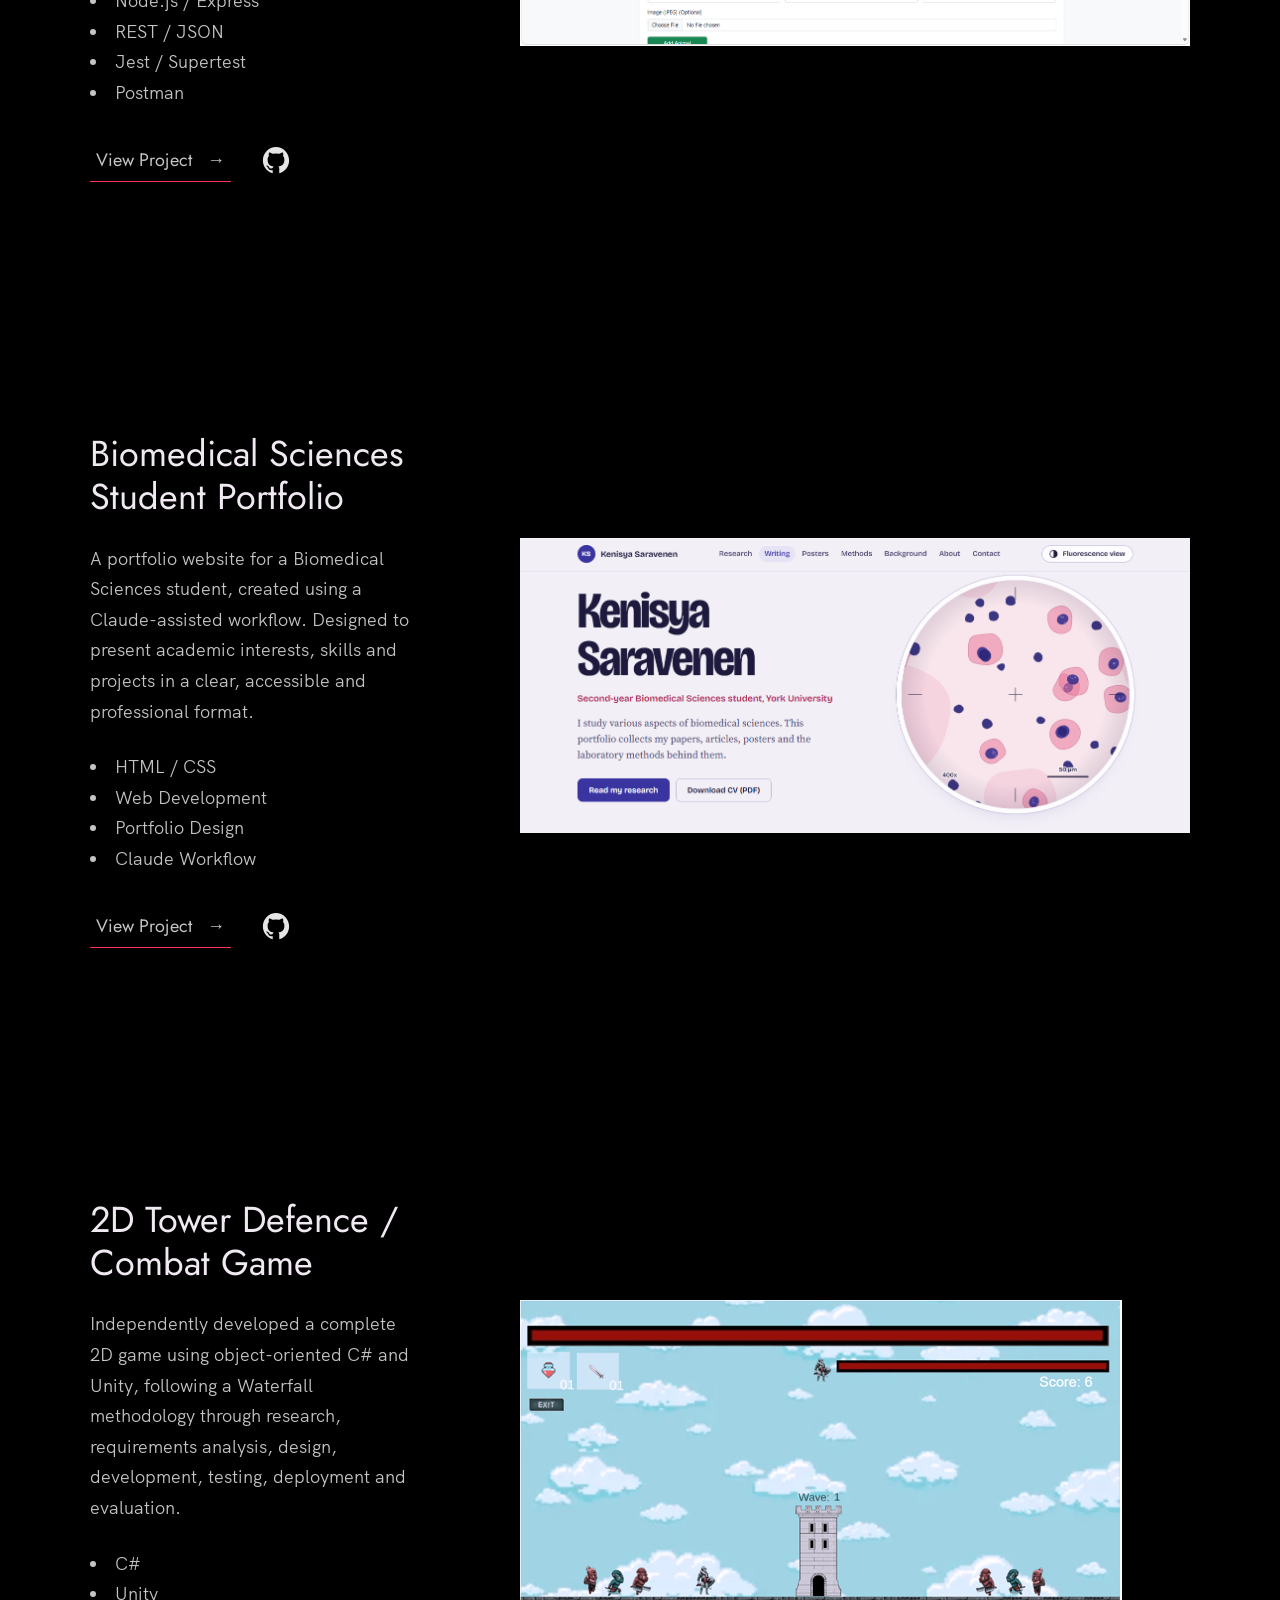
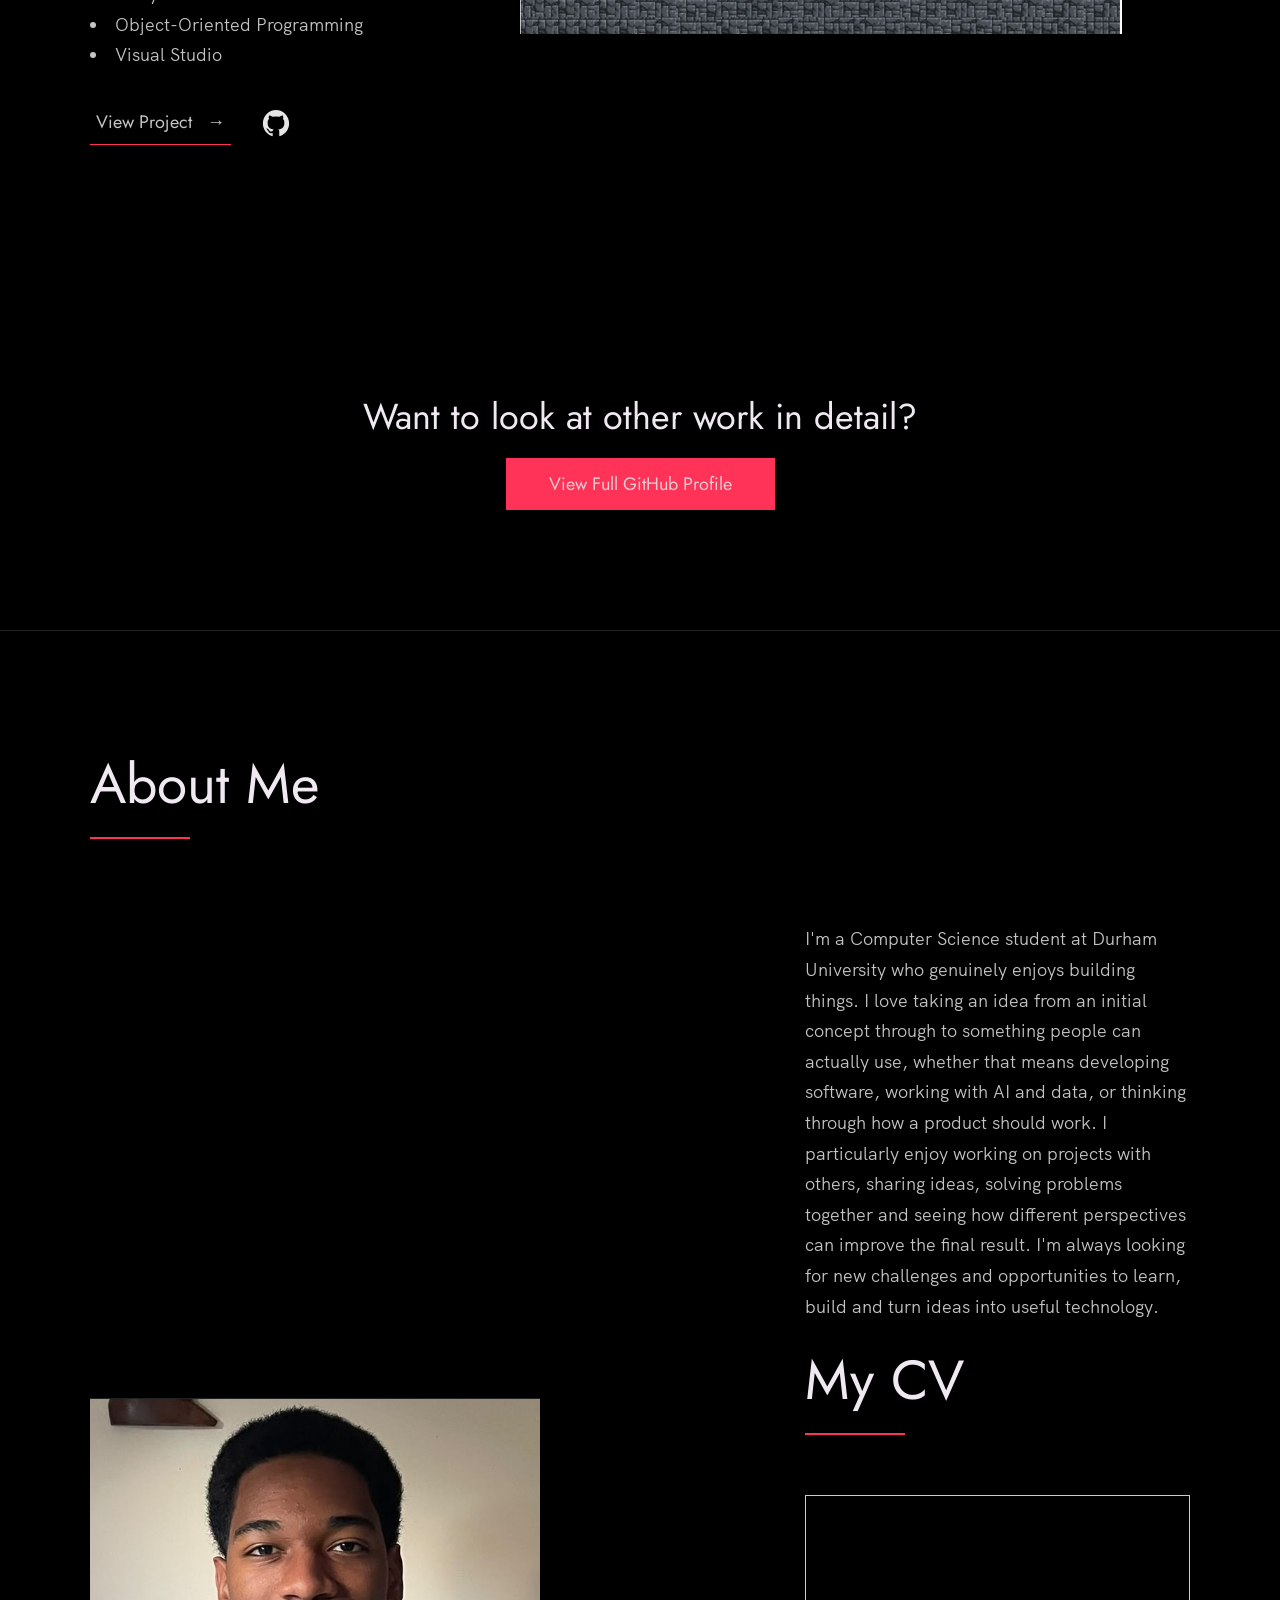
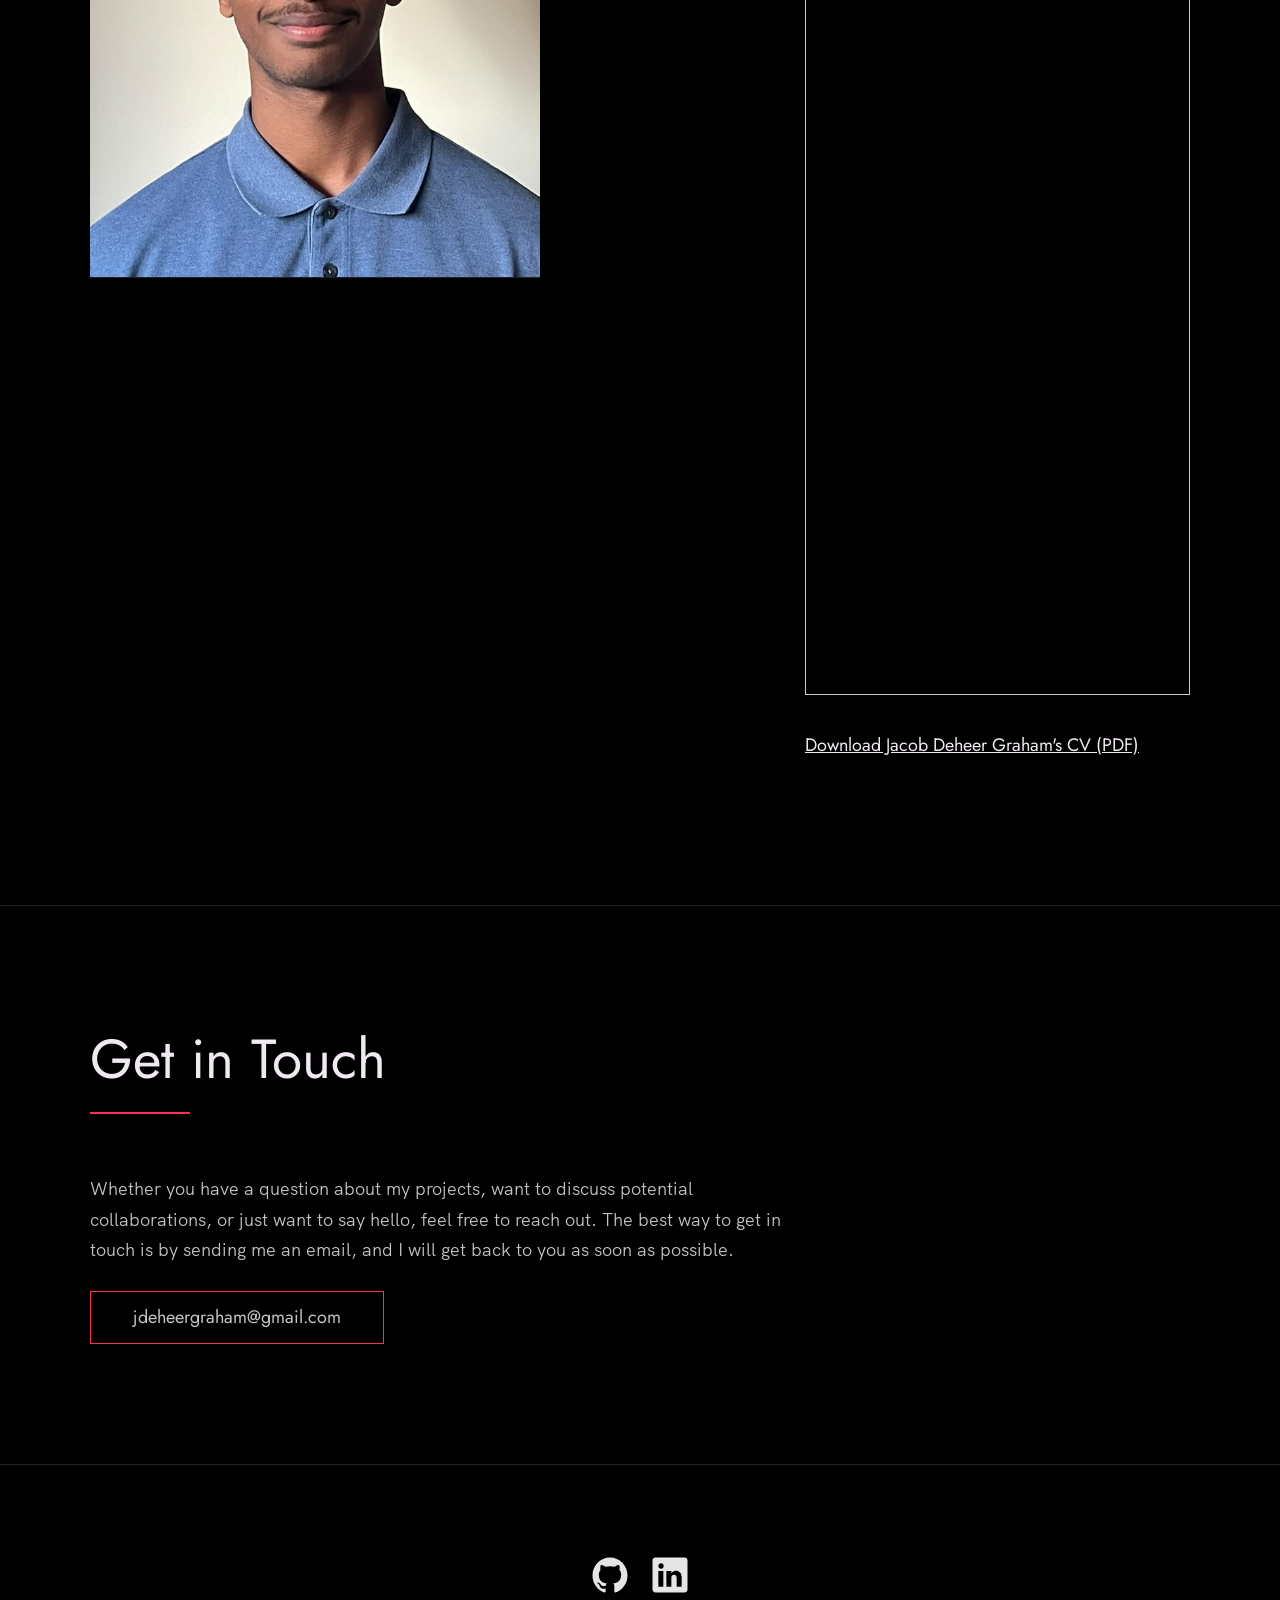
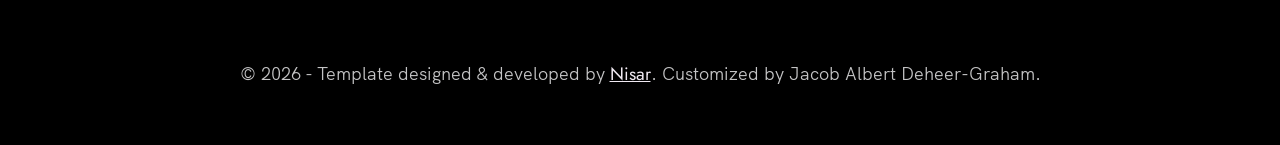
==== commit 8bf2d356: "Adding cv" ====
--- a/index.html
+++ b/index.html
@@ -322,6 +322,22 @@
             <p>
               I'm a Computer Science student at Durham University who genuinely enjoys building things. I love taking an idea from an initial concept through to something people can actually use, whether that means developing software, working with AI and data, or thinking through how a product should work. I particularly enjoy working on projects with others, sharing ideas, solving problems together and seeing how different perspectives can improve the final result. I'm always looking for new challenges and opportunities to learn, build and turn ideas into useful technology.
             </p>
+            <h2>My CV</h2>
+
+            <!-- Embeds the CV directly on the page -->
+            <iframe 
+              src="JACOB_DEHEER_GRAHAM_CV_HACKATHONS.pdf" 
+              width="100%" 
+              height="800px" 
+              style="border: 1px solid #ccc;">
+            </iframe>
+
+            <!-- Fallback download link for mobile browsers -->
+            <p>
+              <a href="JACOB_DEHEER_GRAHAM_CV_HACKATHONS.pdf" target="_blank" download>
+                Download Jacob Deheer Graham's CV (PDF)
+              </a>
+            </p>
           </div>
 
           <div class="about__photo-container">
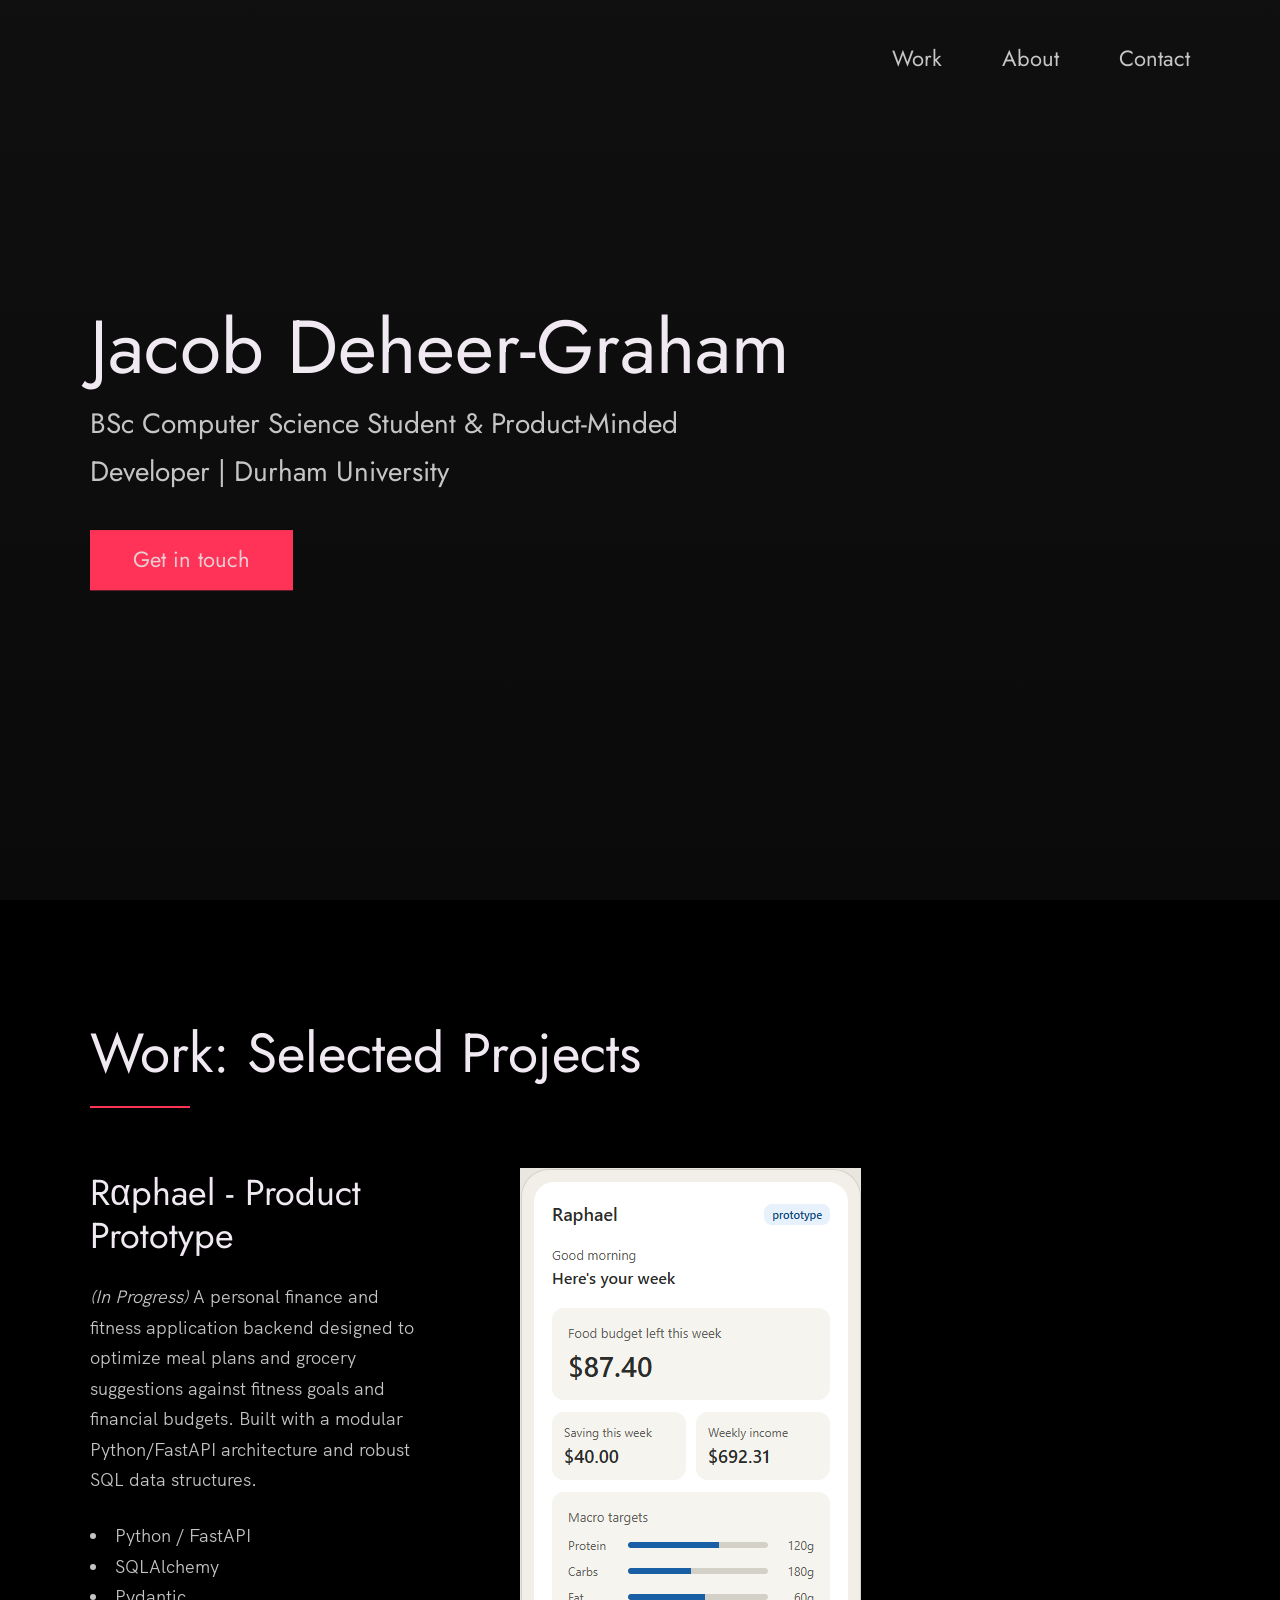
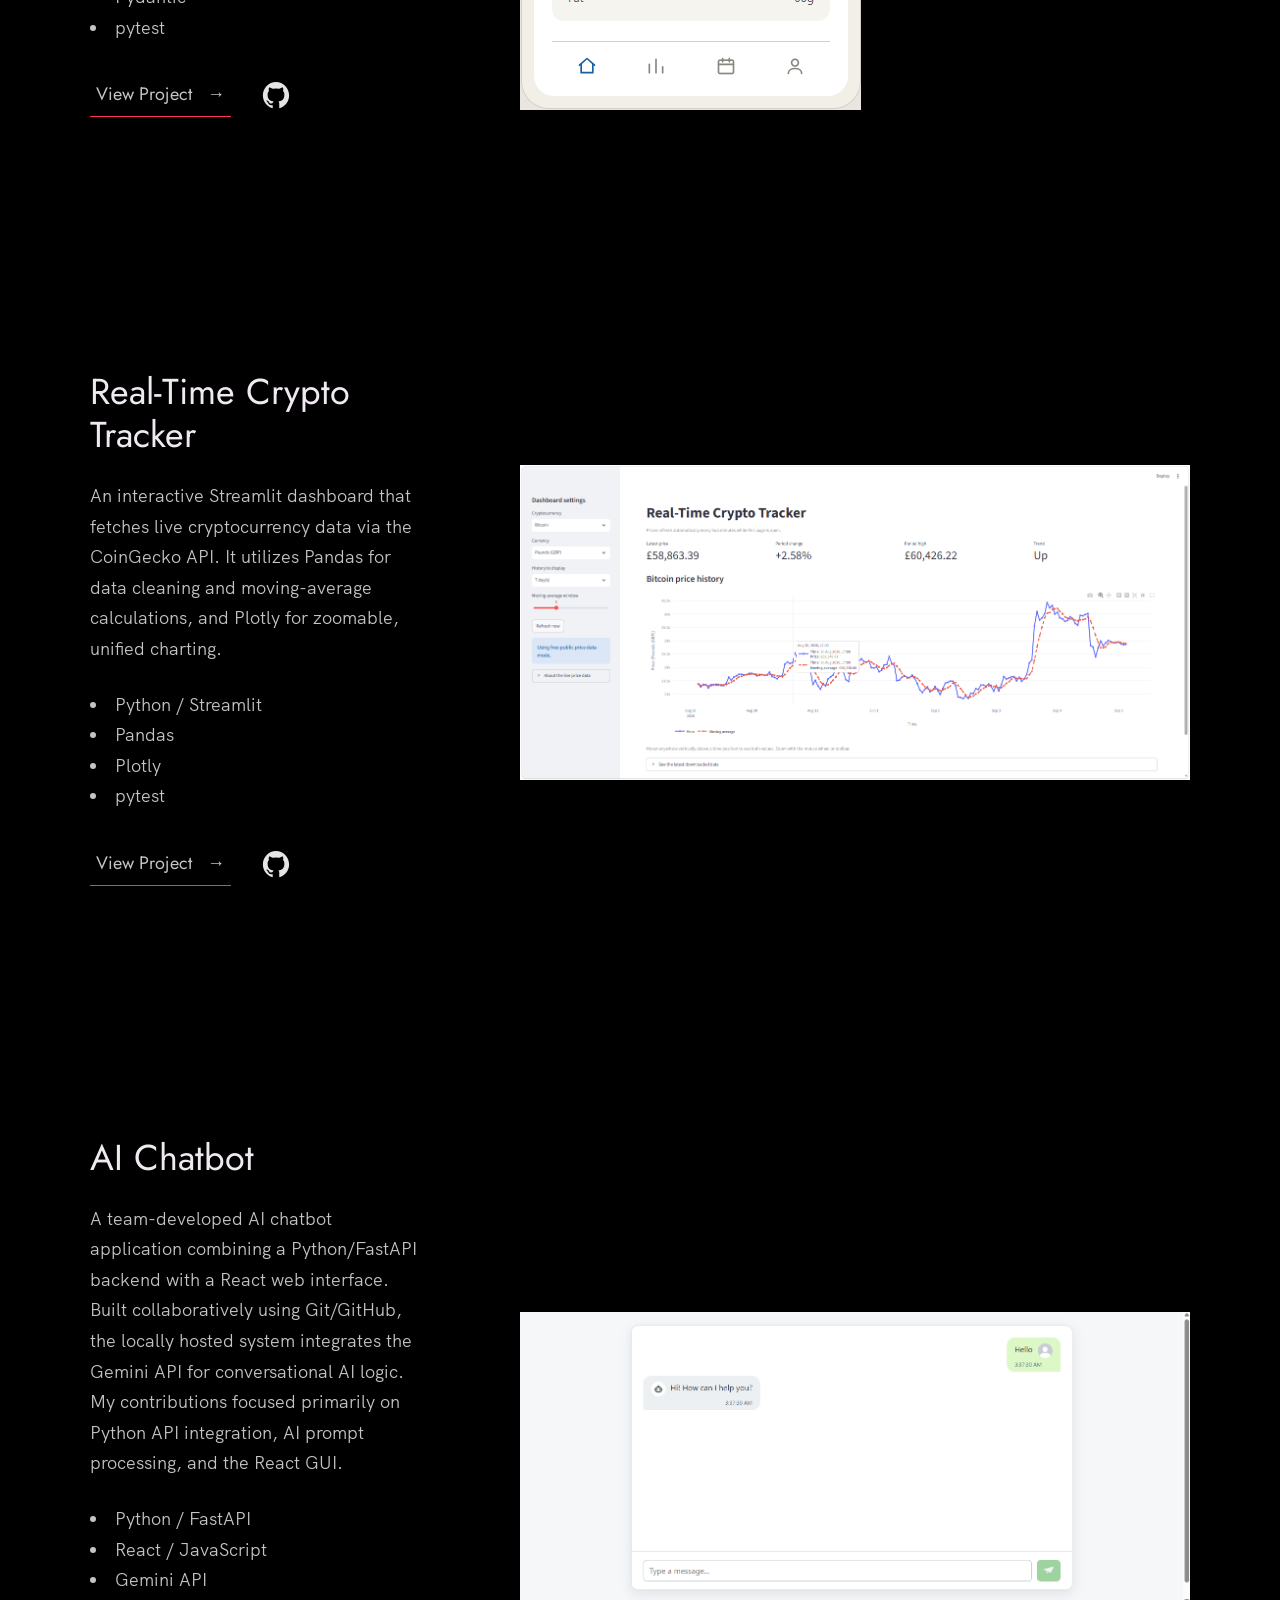
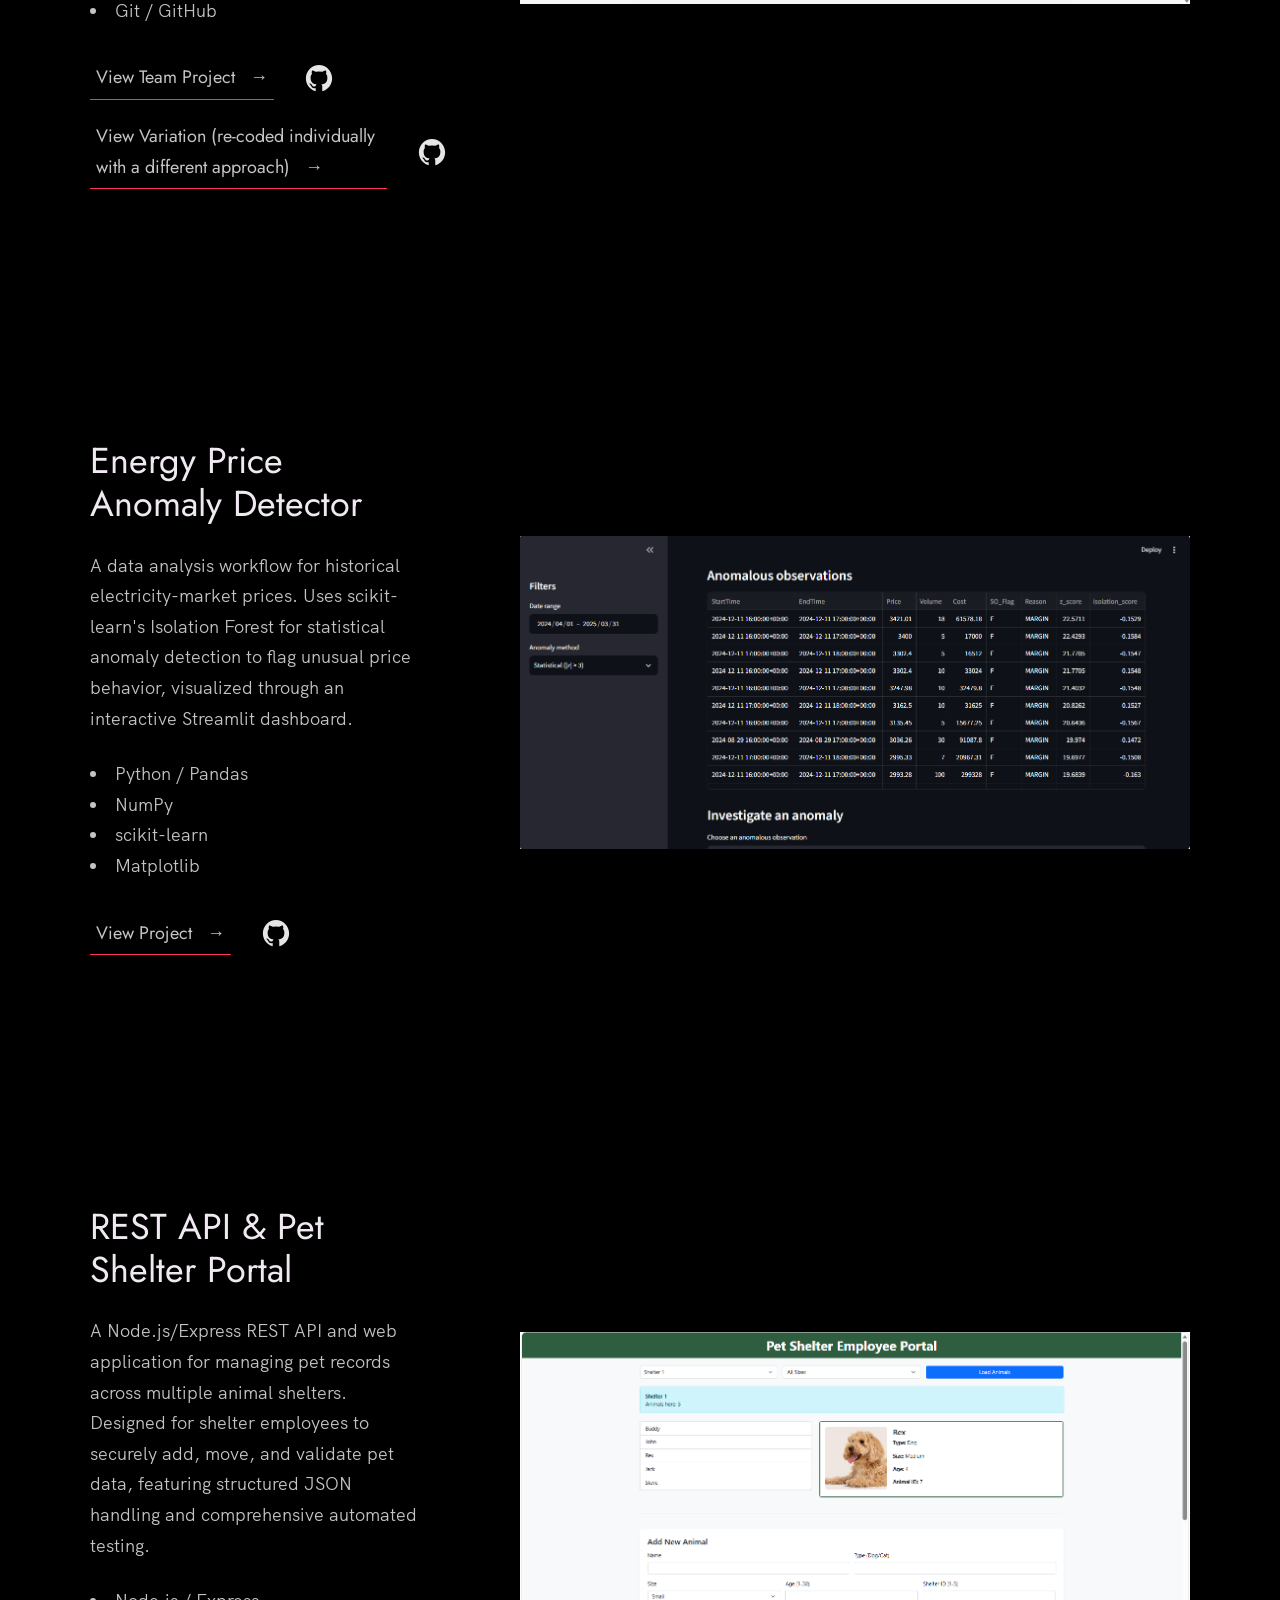
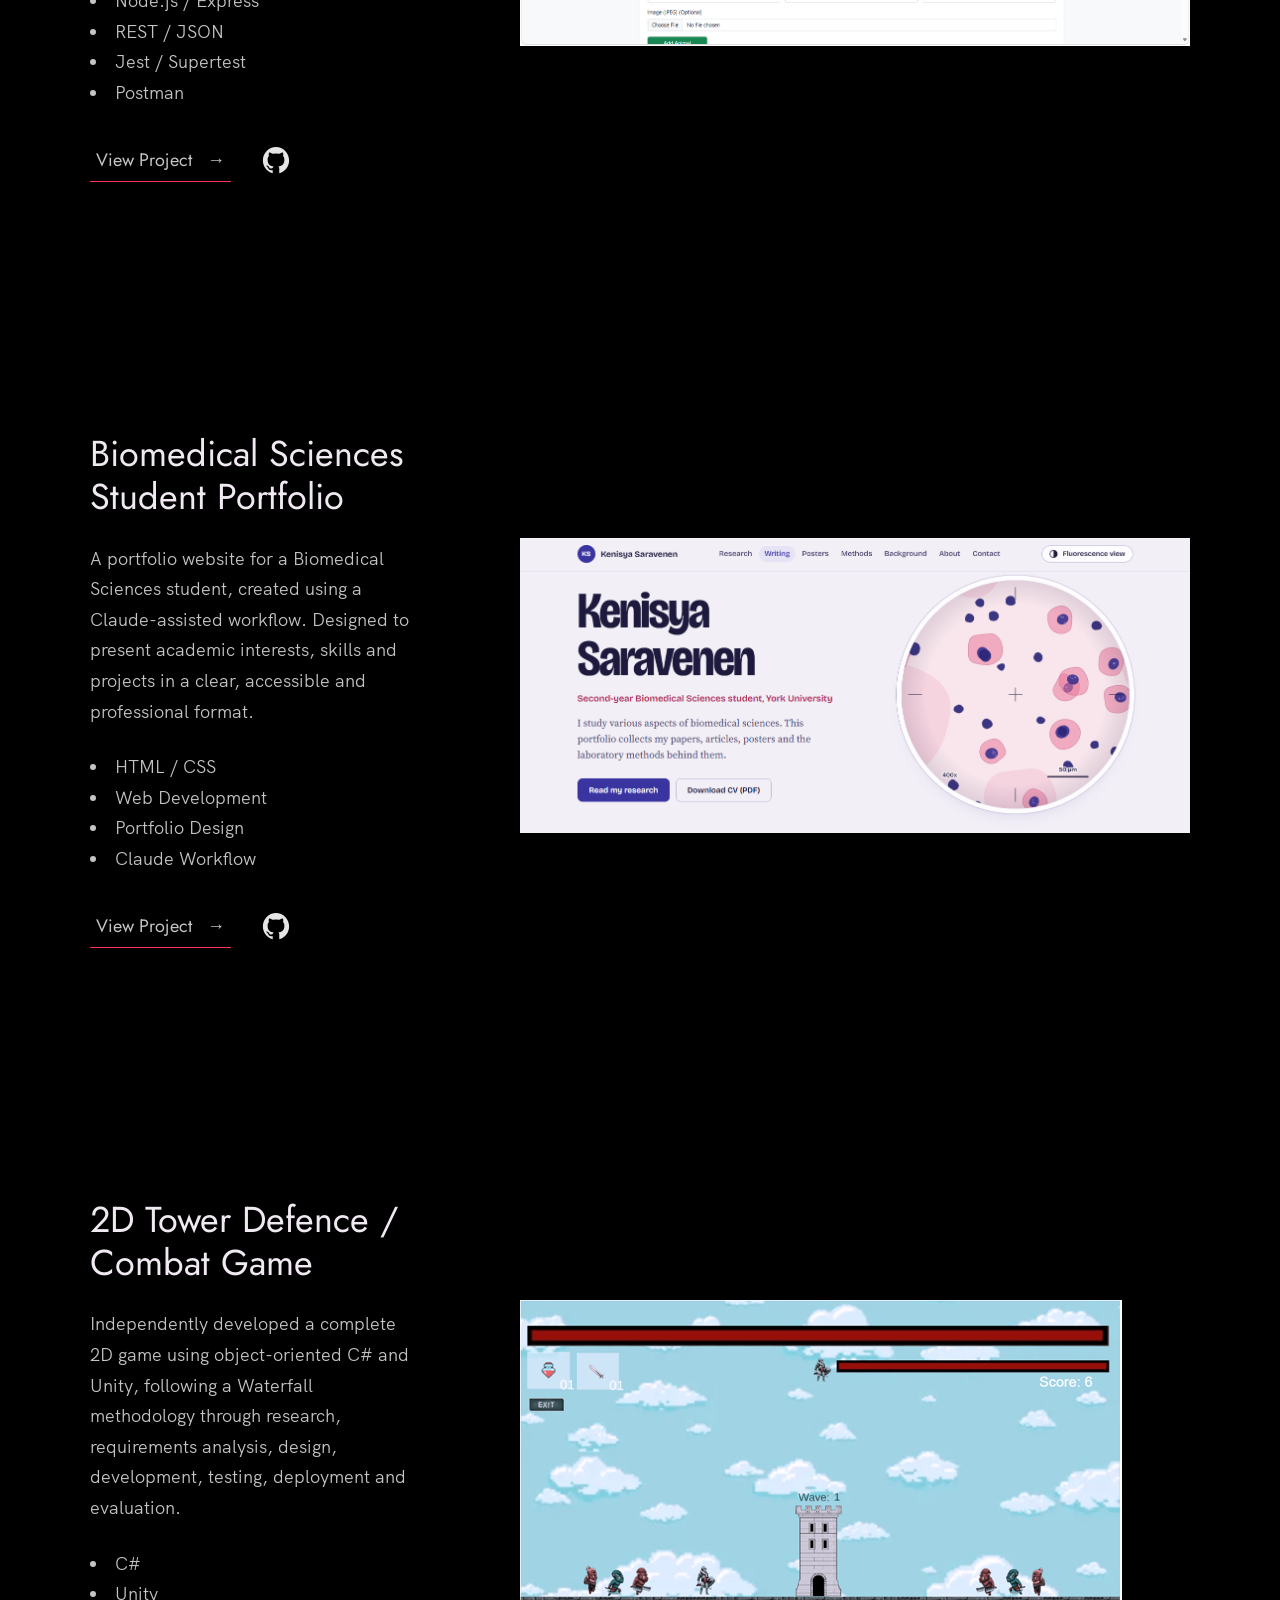
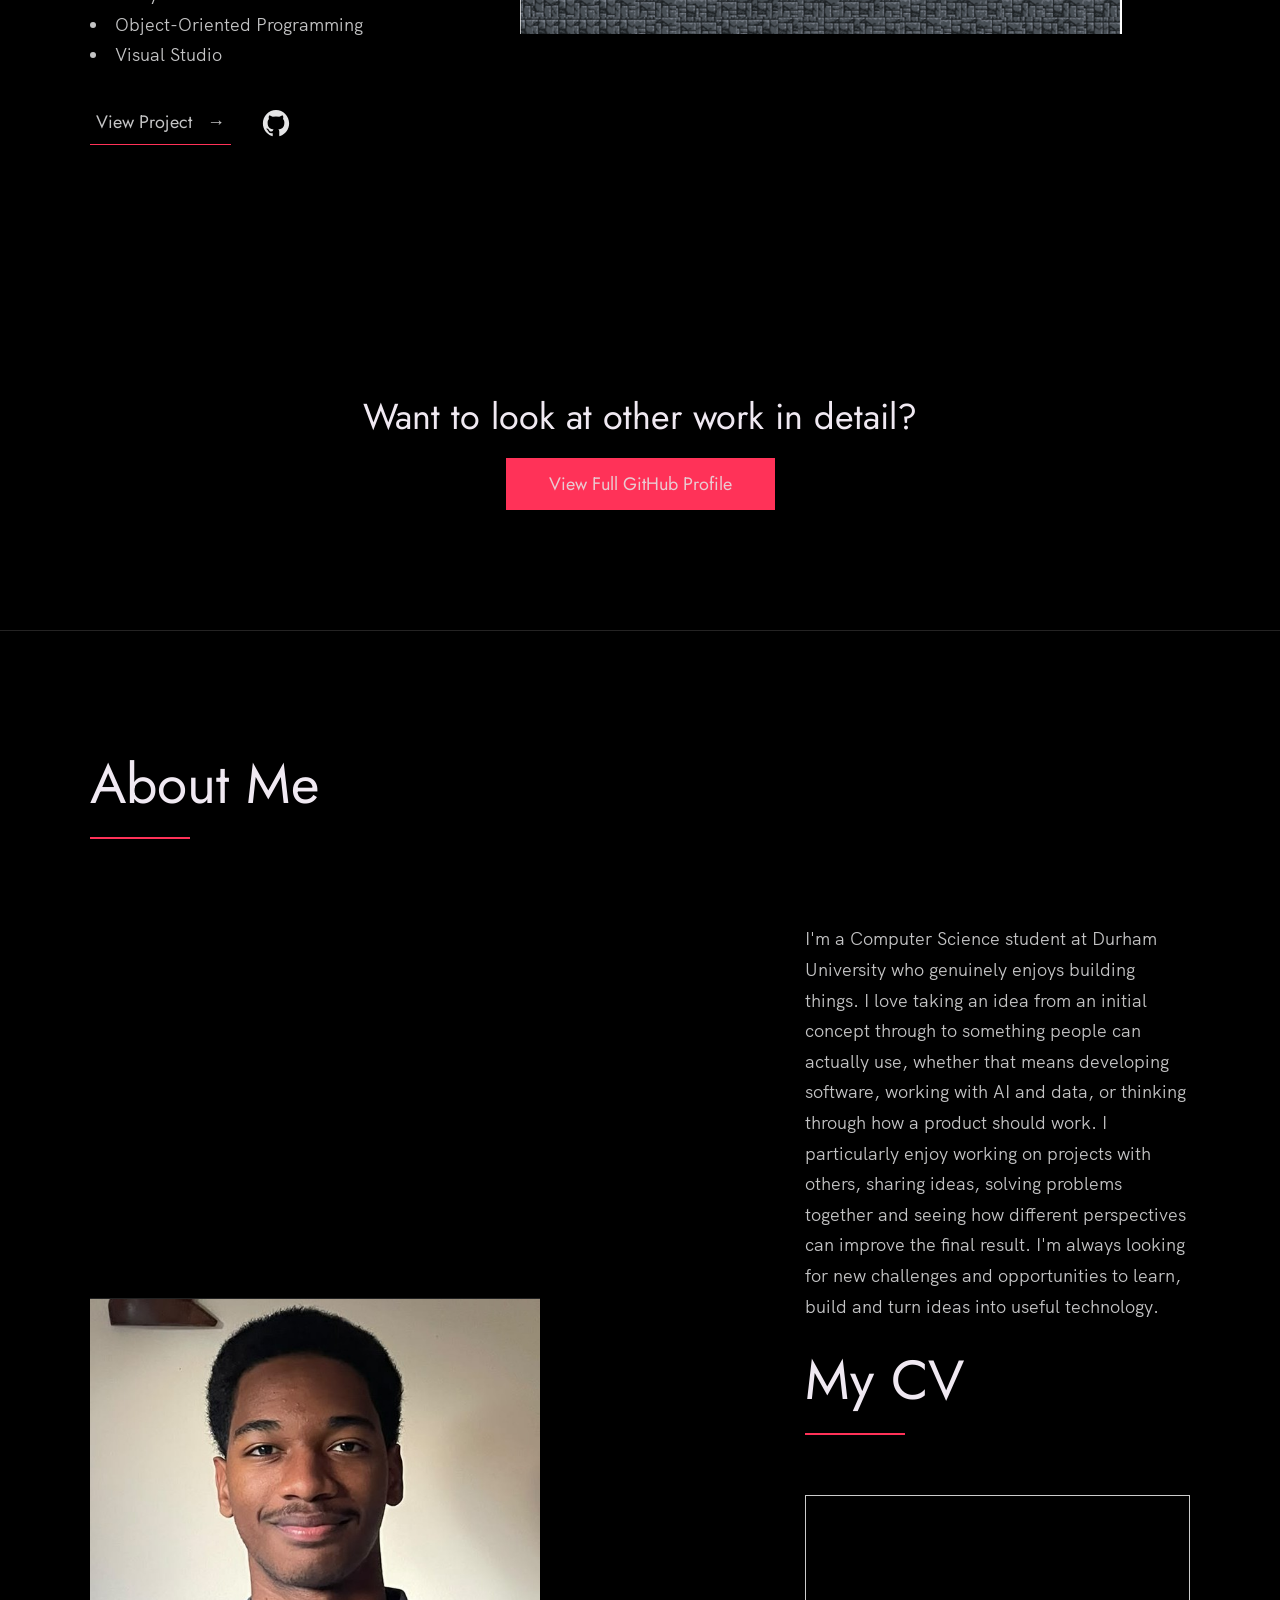
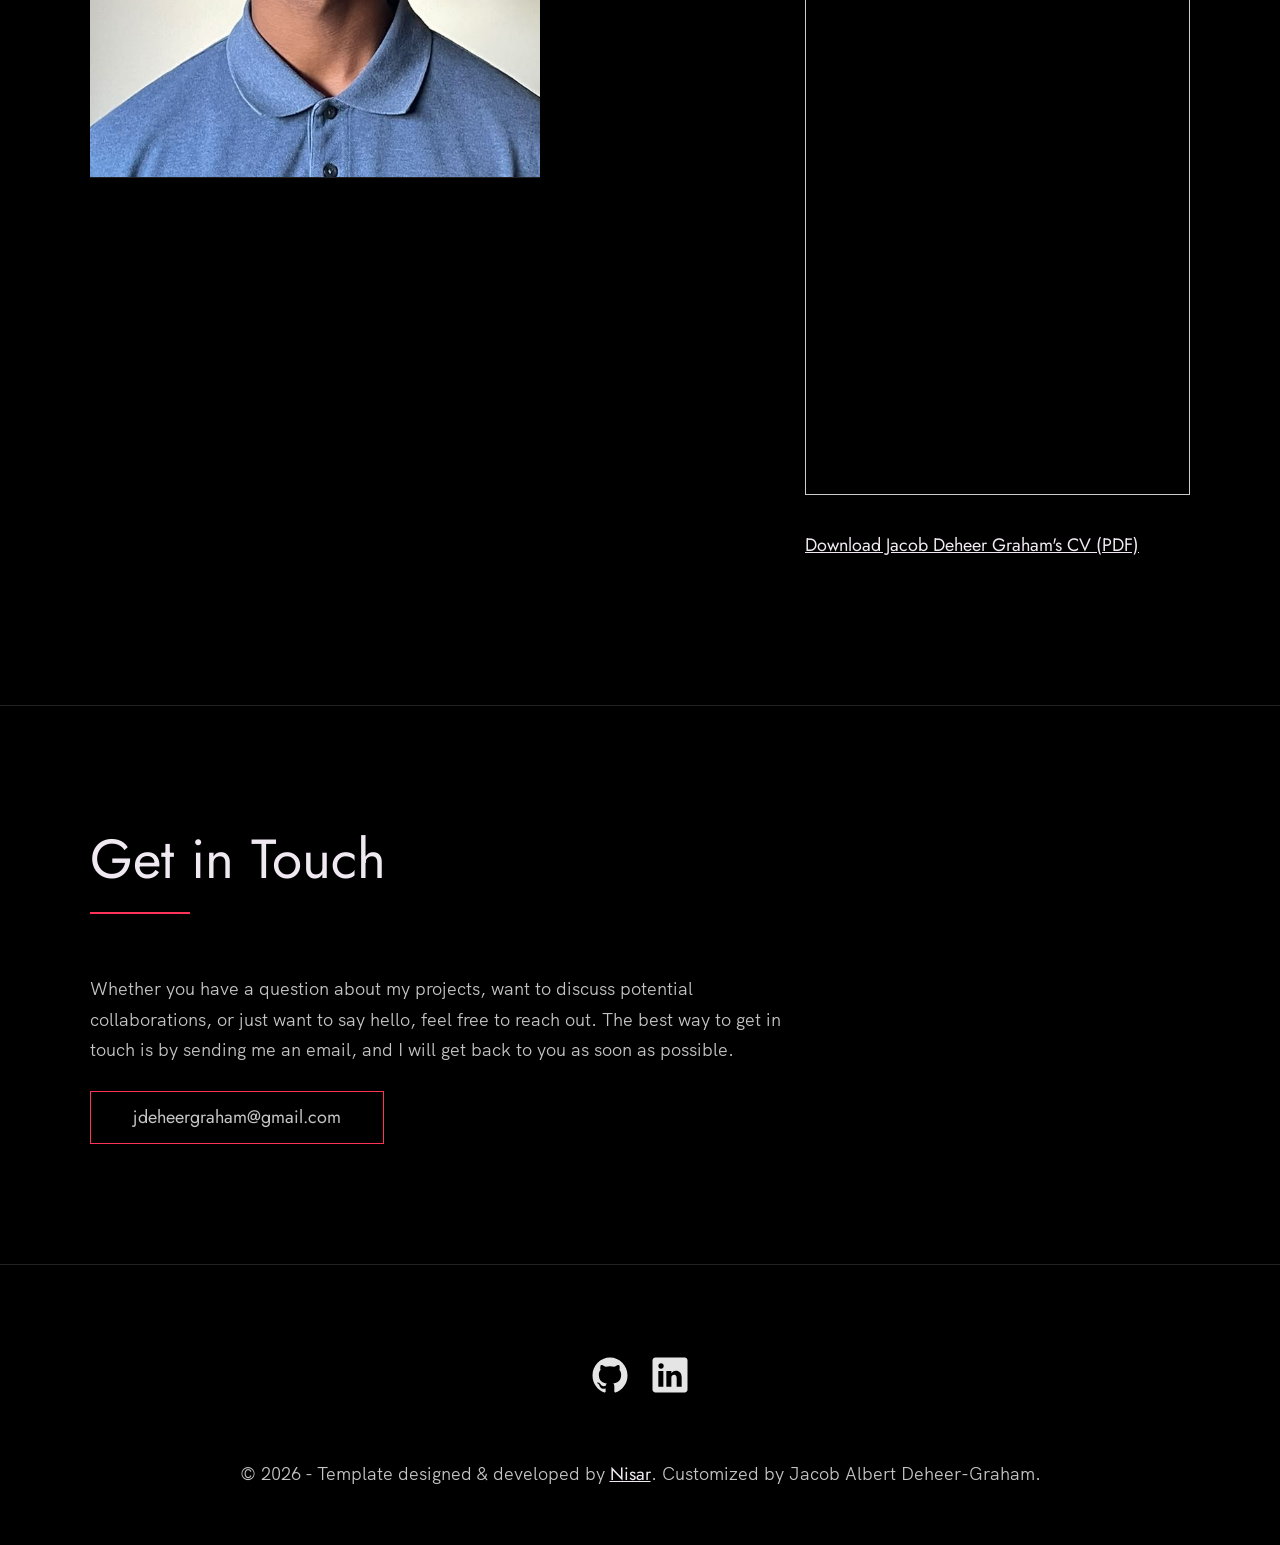
==== commit 4219620d: "change height" ====
--- a/index.html
+++ b/index.html
@@ -328,7 +328,7 @@
             <iframe 
               src="JACOB_DEHEER_GRAHAM_CV_HACKATHONS.pdf" 
               width="100%" 
-              height="800px" 
+              height="600px" 
               style="border: 1px solid #ccc;">
             </iframe>
 
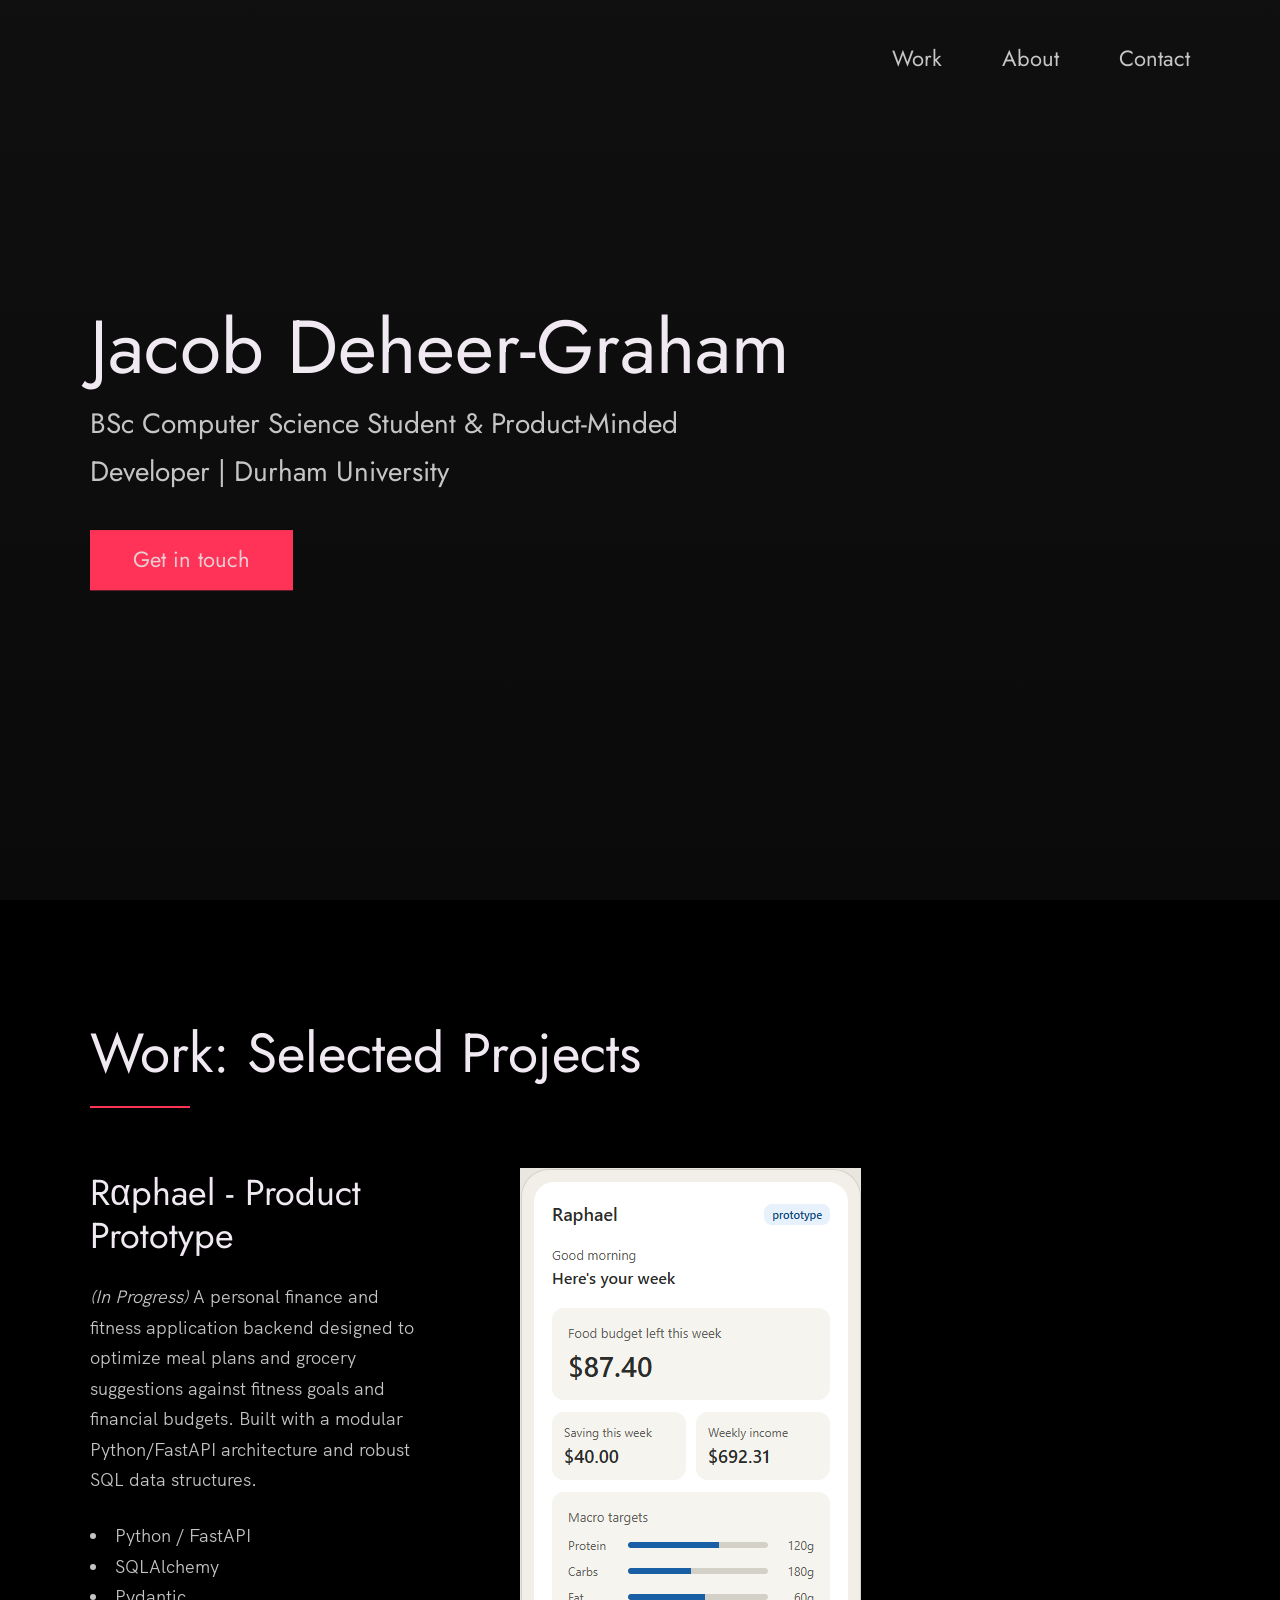
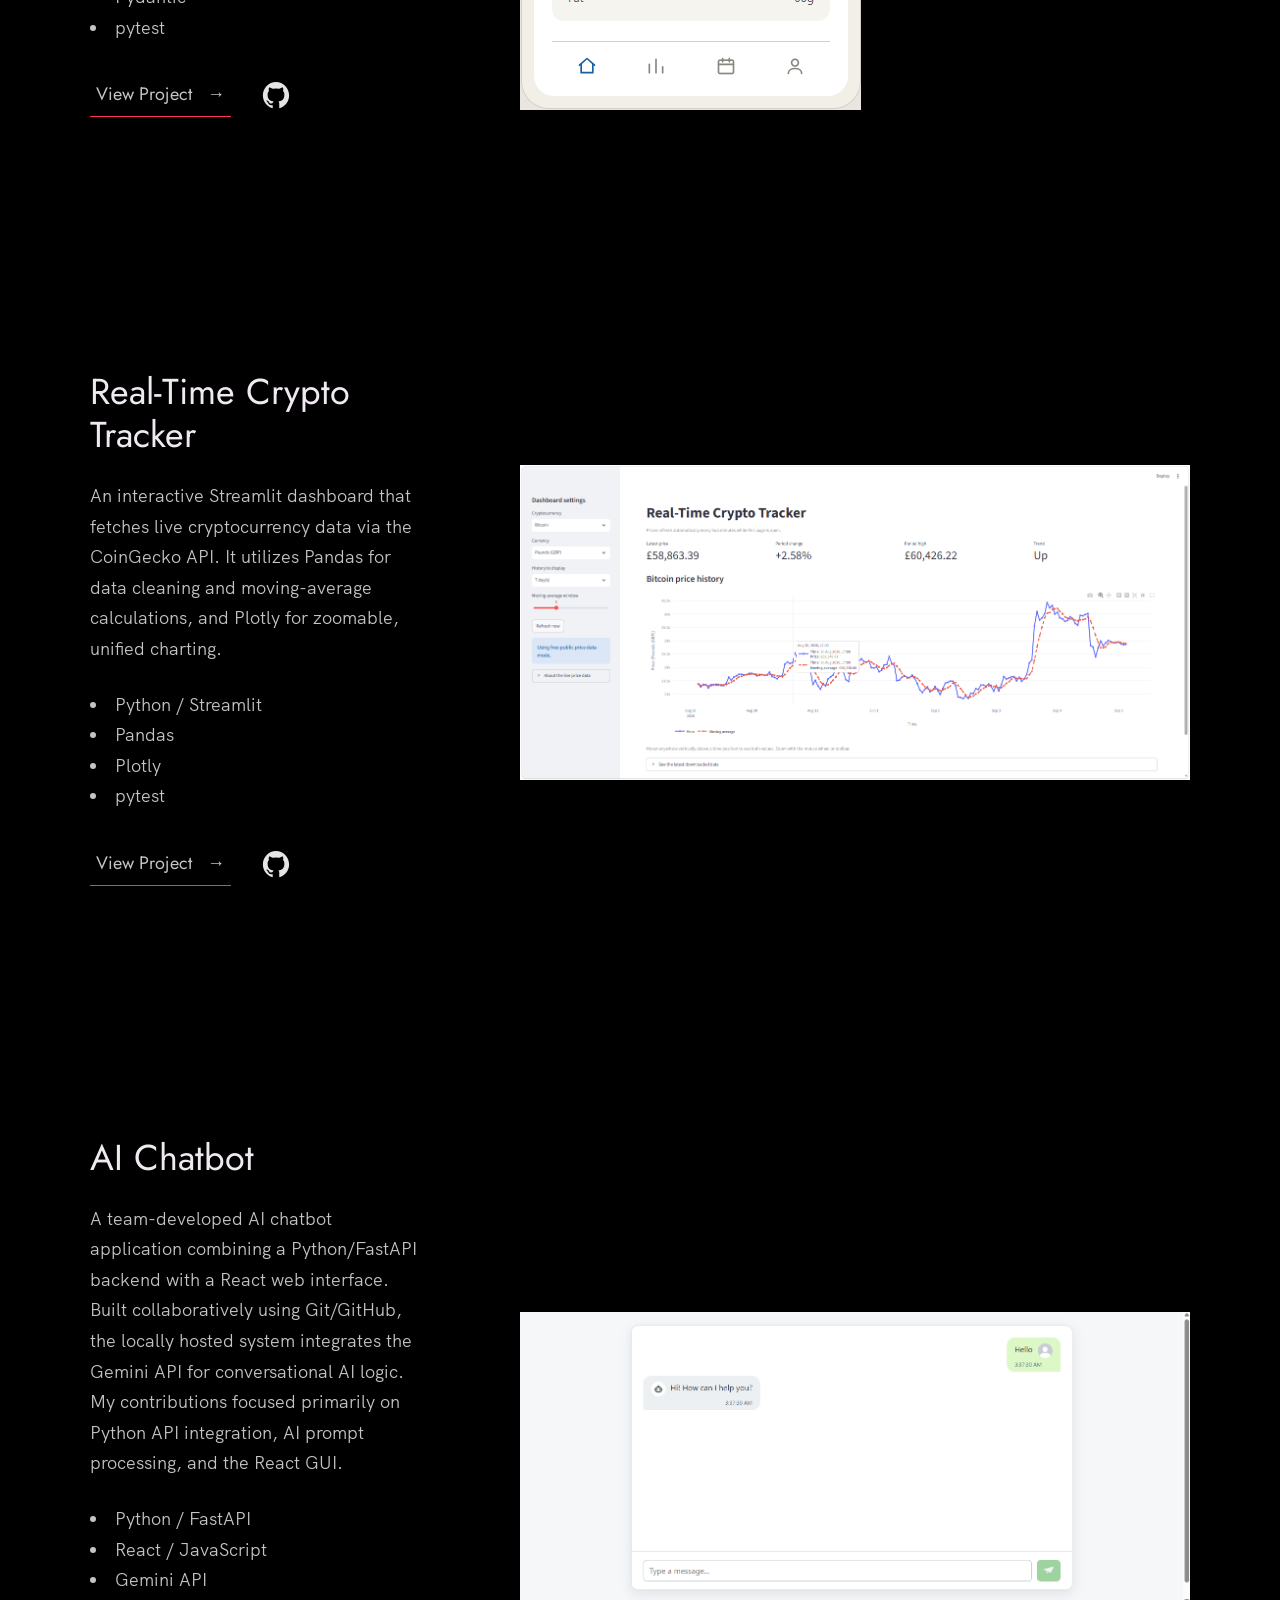
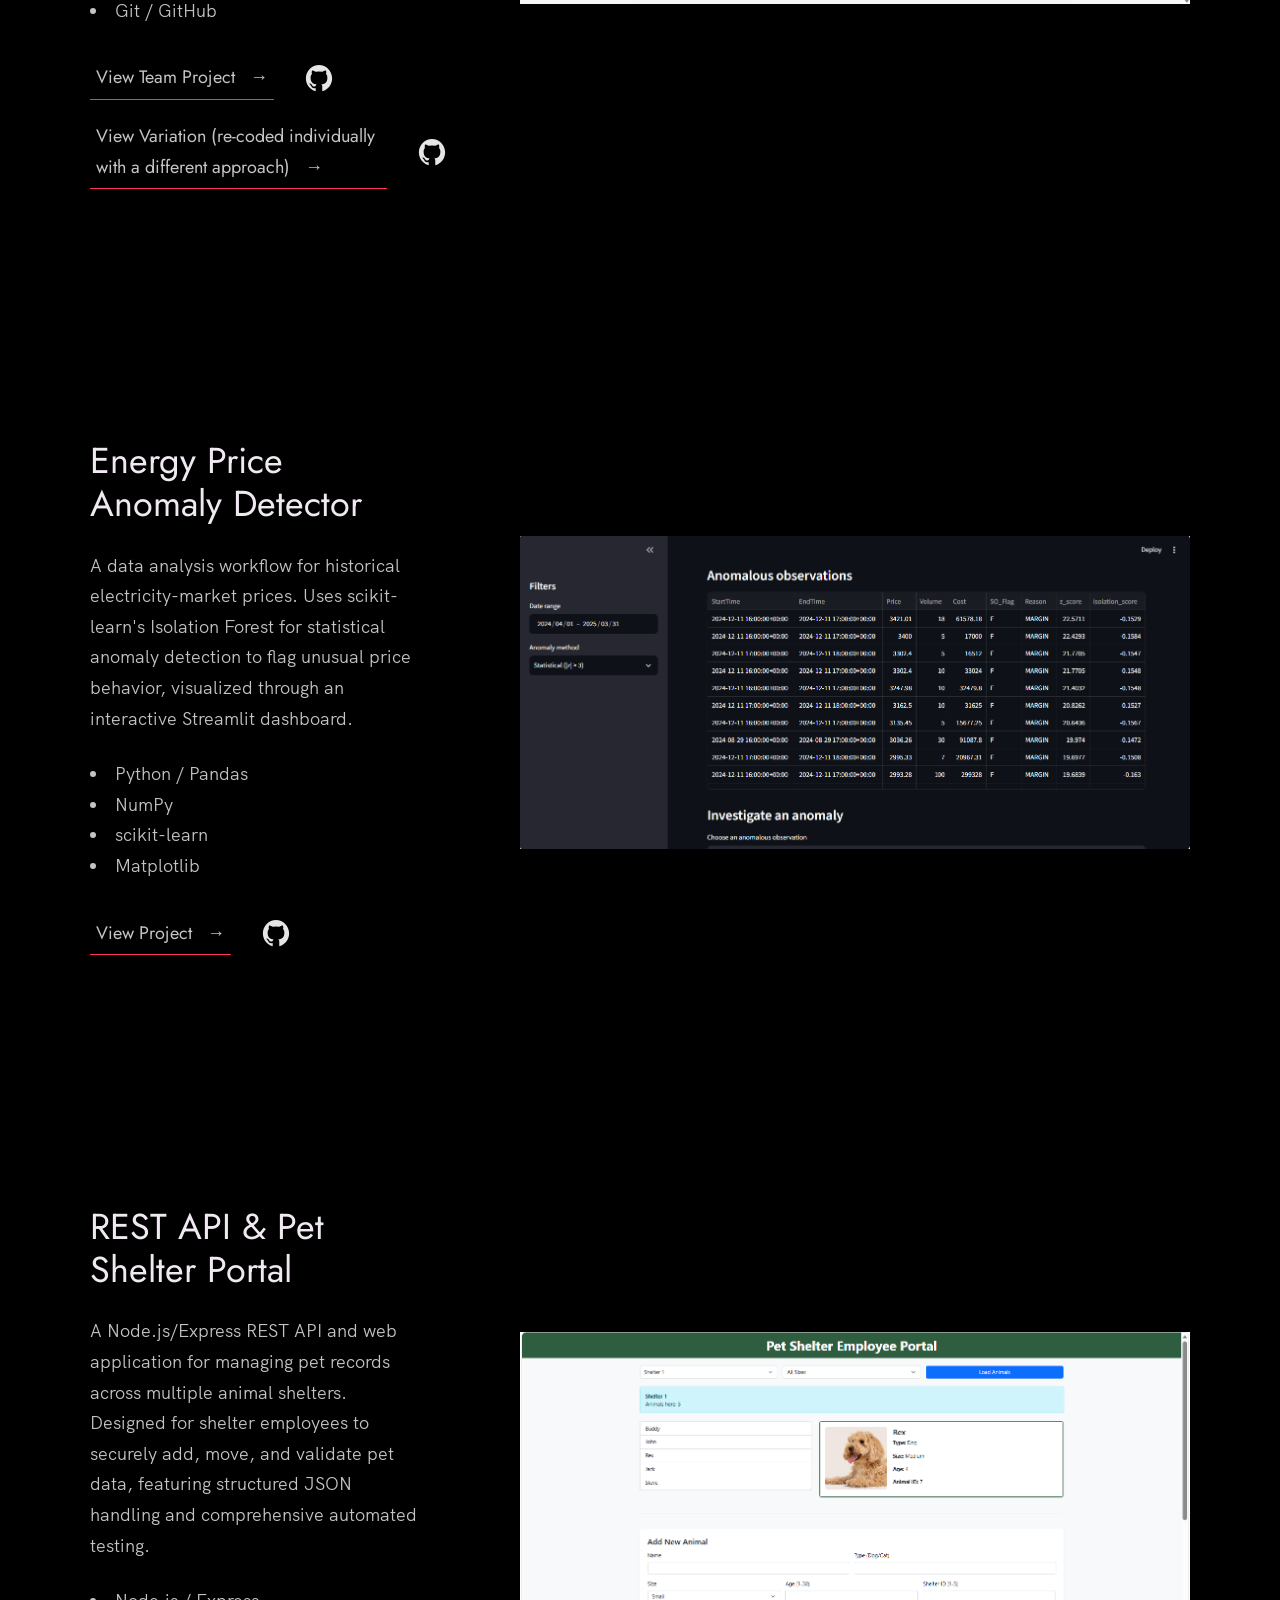
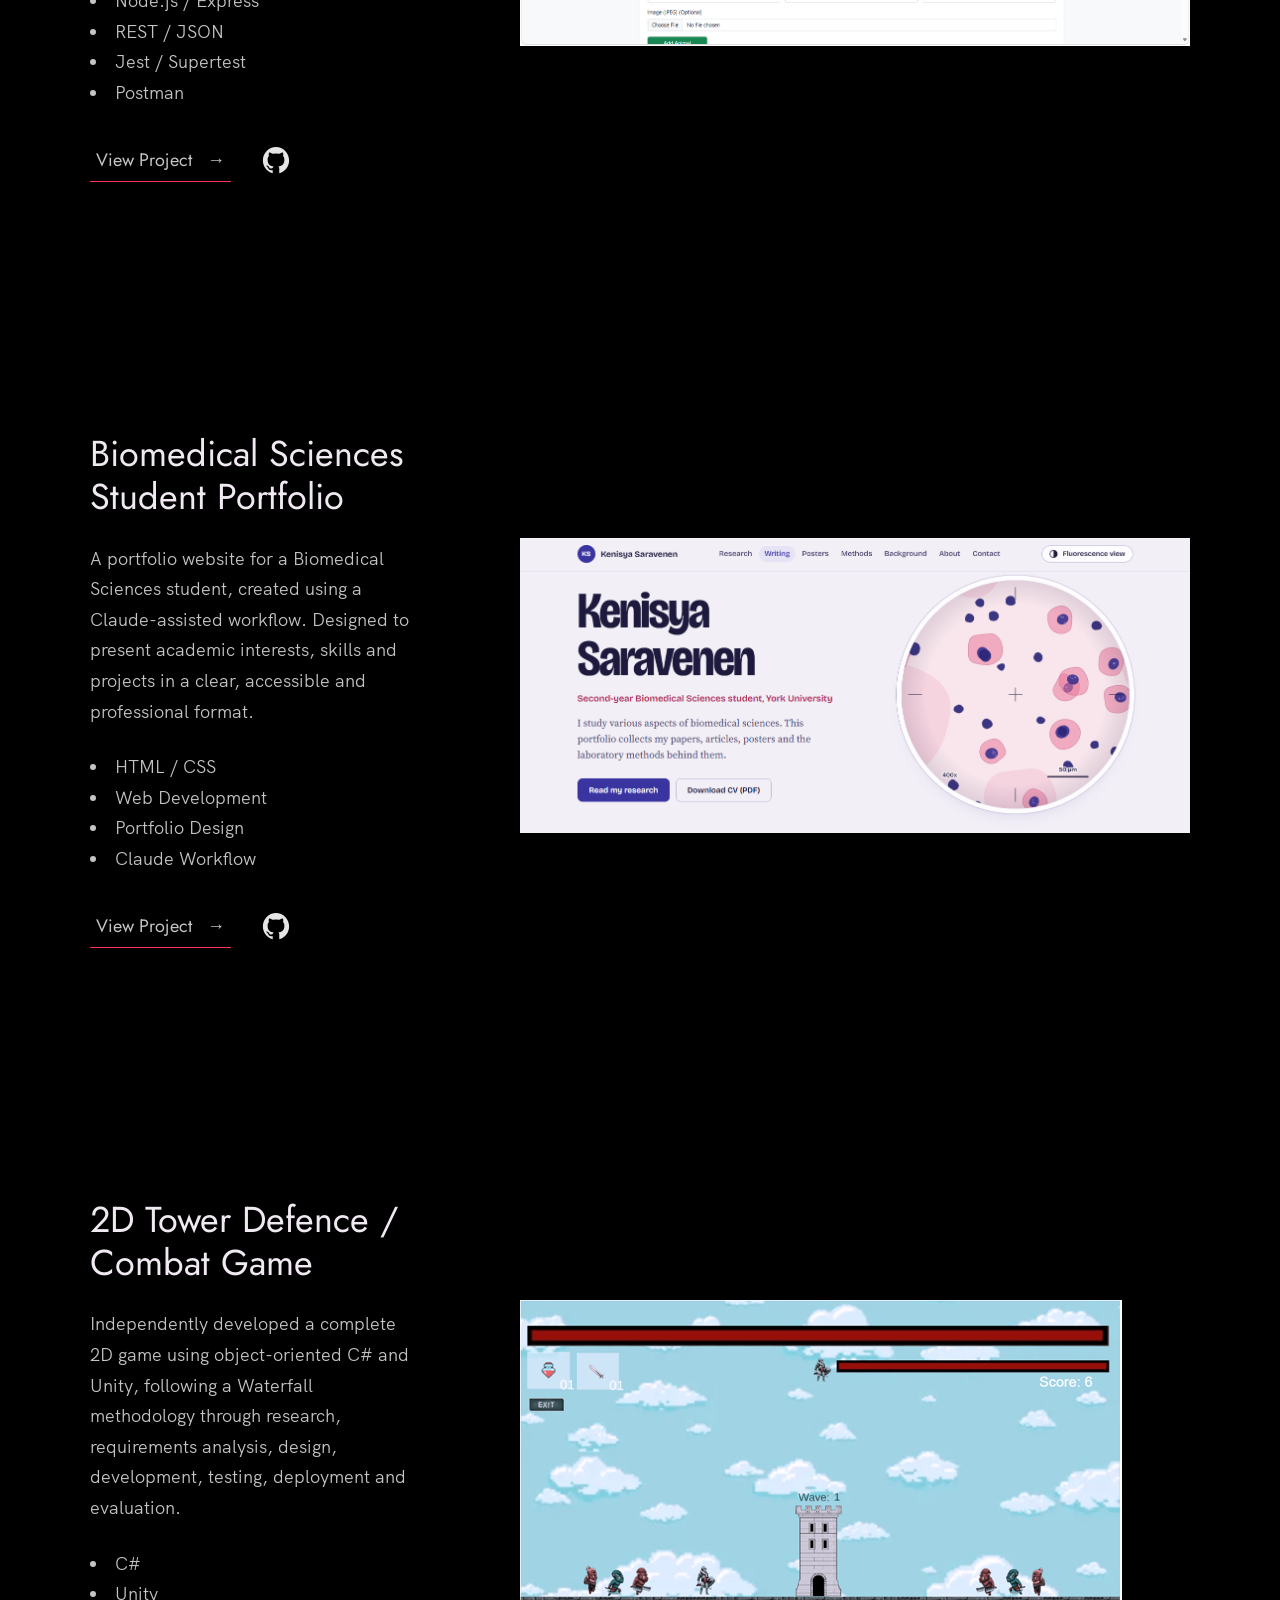
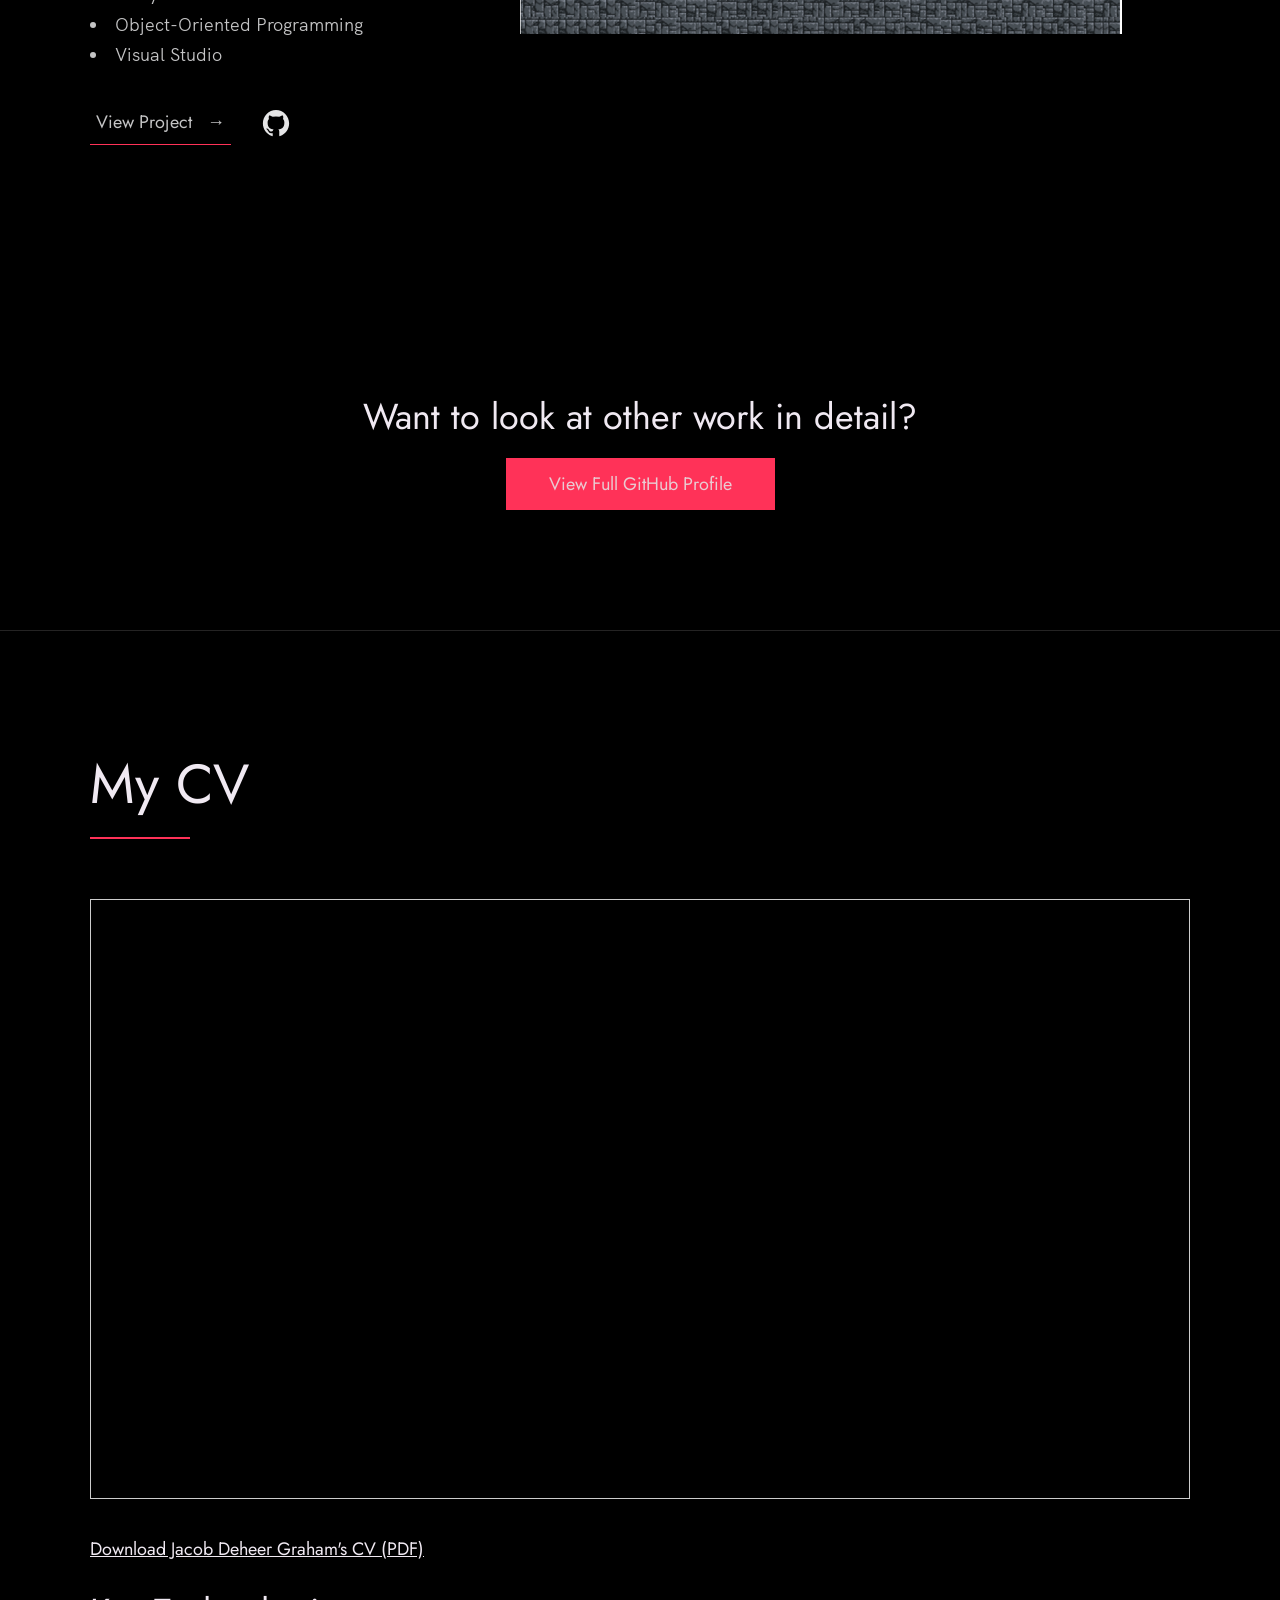
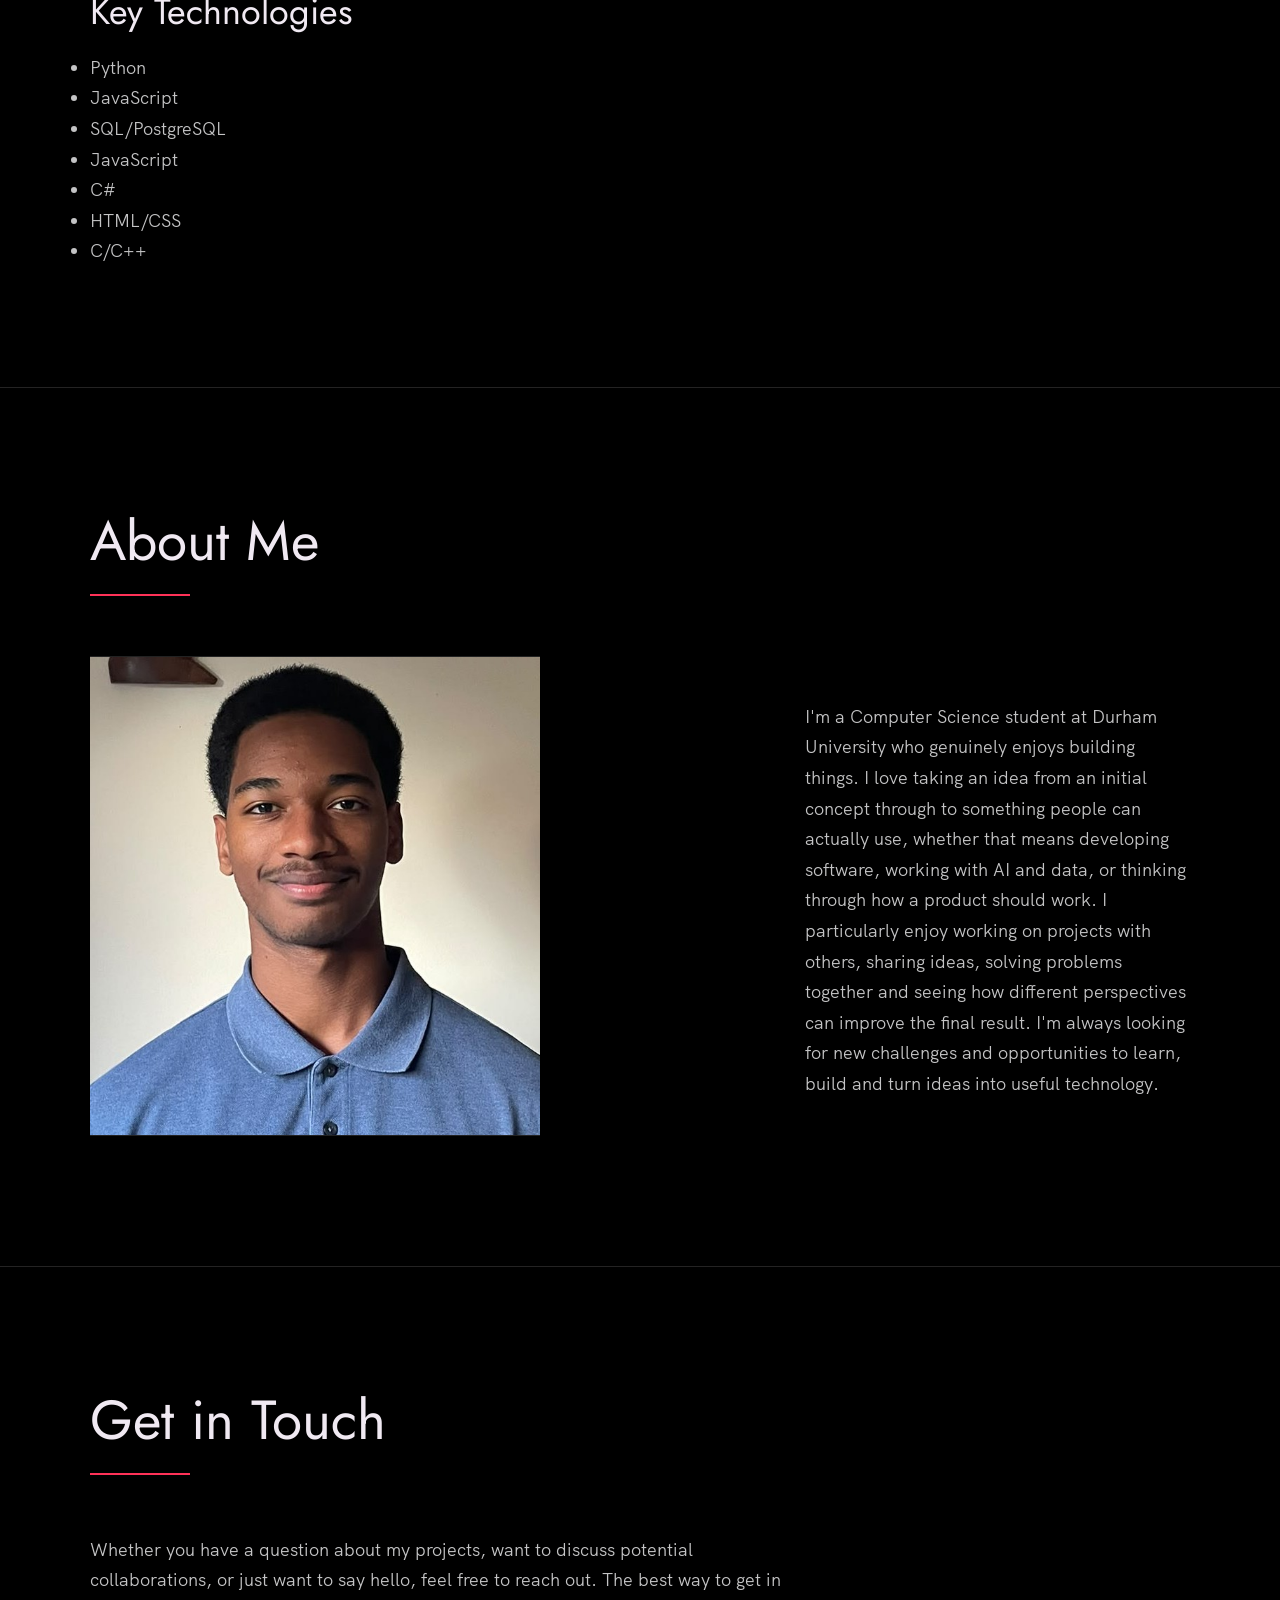
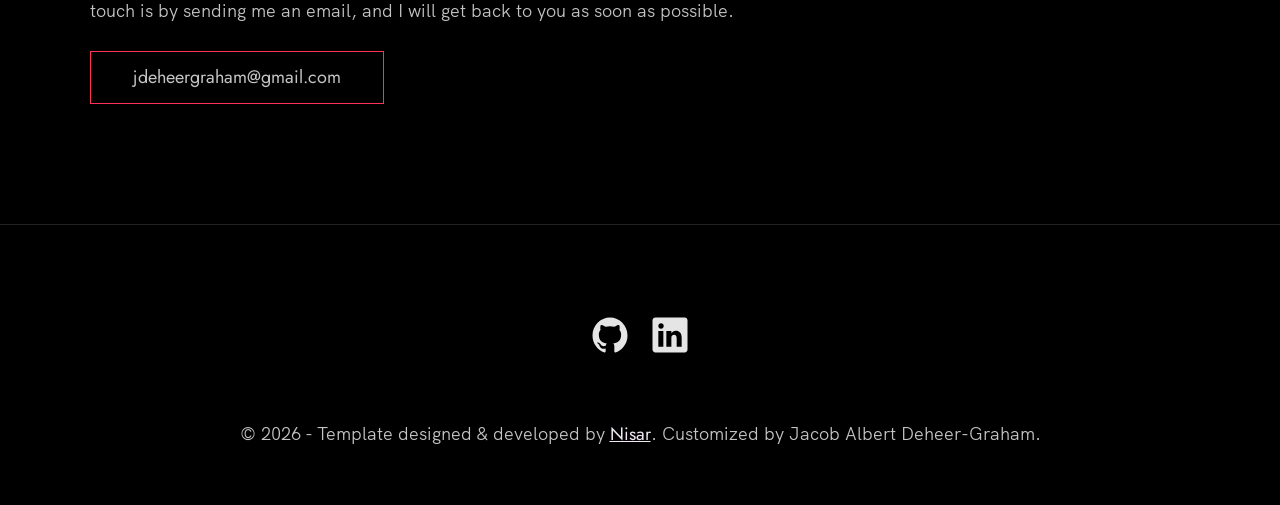
==== commit 3f6d5e7d: "cv improvement" ====
--- a/index.html
+++ b/index.html
@@ -312,6 +312,50 @@
       </div>
     </section>
 
+    <!-- ***** CV ***** -->
+
+    <section class="cv" id="cv">
+      <div class="row">
+        <h2>My CV</h2>
+
+        <div class="cv__content">
+
+          <!-- Left side: CV -->
+          <div class="cv__document">
+            <iframe
+              src="JACOB_DEHEER_GRAHAM_CV_HACKATHONS.pdf"
+              title="Jacob Deheer-Graham CV"
+              width="100%"
+              height="600px"
+              style="border: 1px solid #ccc;">
+            </iframe>
+
+            <p>
+              <a href="JACOB_DEHEER_GRAHAM_CV_HACKATHONS.pdf" download>
+                Download Jacob Deheer Graham's CV (PDF)
+              </a>
+            </p>
+          </div>
+
+          <!-- Right side: Skills -->
+          <div class="cv__skills">
+            <h3>Key Technologies</h3>
+
+            <ul>
+              <li>Python</li>
+              <li>JavaScript</li>
+              <li>SQL/PostgreSQL</li>
+              <li>JavaScript</li>
+              <li>C#</li>
+              <li>HTML/CSS</li>
+              <li>C/C++</li>
+            </ul>
+          </div>
+
+        </div>
+      </div>
+    </section>
+    
     <!-- ***** About ***** -->
 
     <section class="about" id="about">
@@ -321,22 +365,6 @@
           <div class="about__text">
             <p>
               I'm a Computer Science student at Durham University who genuinely enjoys building things. I love taking an idea from an initial concept through to something people can actually use, whether that means developing software, working with AI and data, or thinking through how a product should work. I particularly enjoy working on projects with others, sharing ideas, solving problems together and seeing how different perspectives can improve the final result. I'm always looking for new challenges and opportunities to learn, build and turn ideas into useful technology.
-            </p>
-            <h2>My CV</h2>
-
-            <!-- Embeds the CV directly on the page -->
-            <iframe 
-              src="JACOB_DEHEER_GRAHAM_CV_HACKATHONS.pdf" 
-              width="100%" 
-              height="600px" 
-              style="border: 1px solid #ccc;">
-            </iframe>
-
-            <!-- Fallback download link for mobile browsers -->
-            <p>
-              <a href="JACOB_DEHEER_GRAHAM_CV_HACKATHONS.pdf" target="_blank" download>
-                Download Jacob Deheer Graham's CV (PDF)
-              </a>
             </p>
           </div>
 
